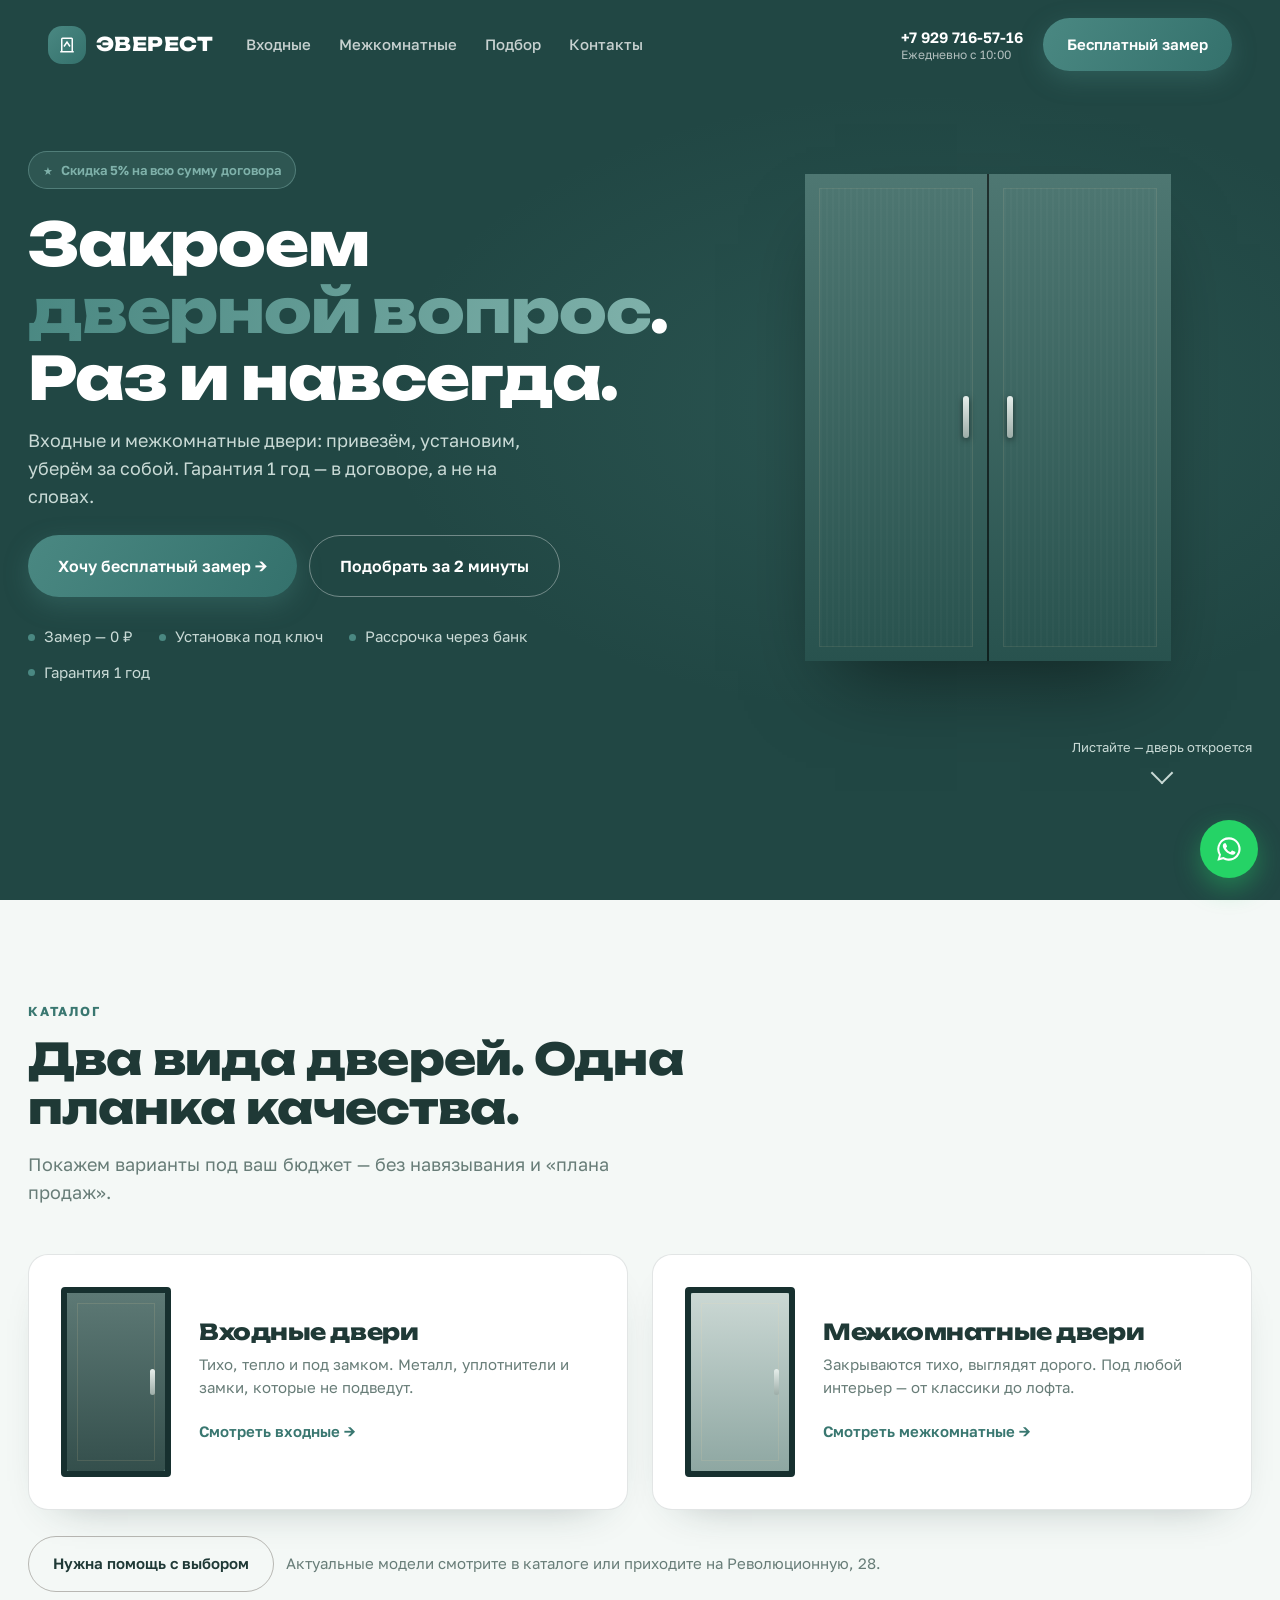
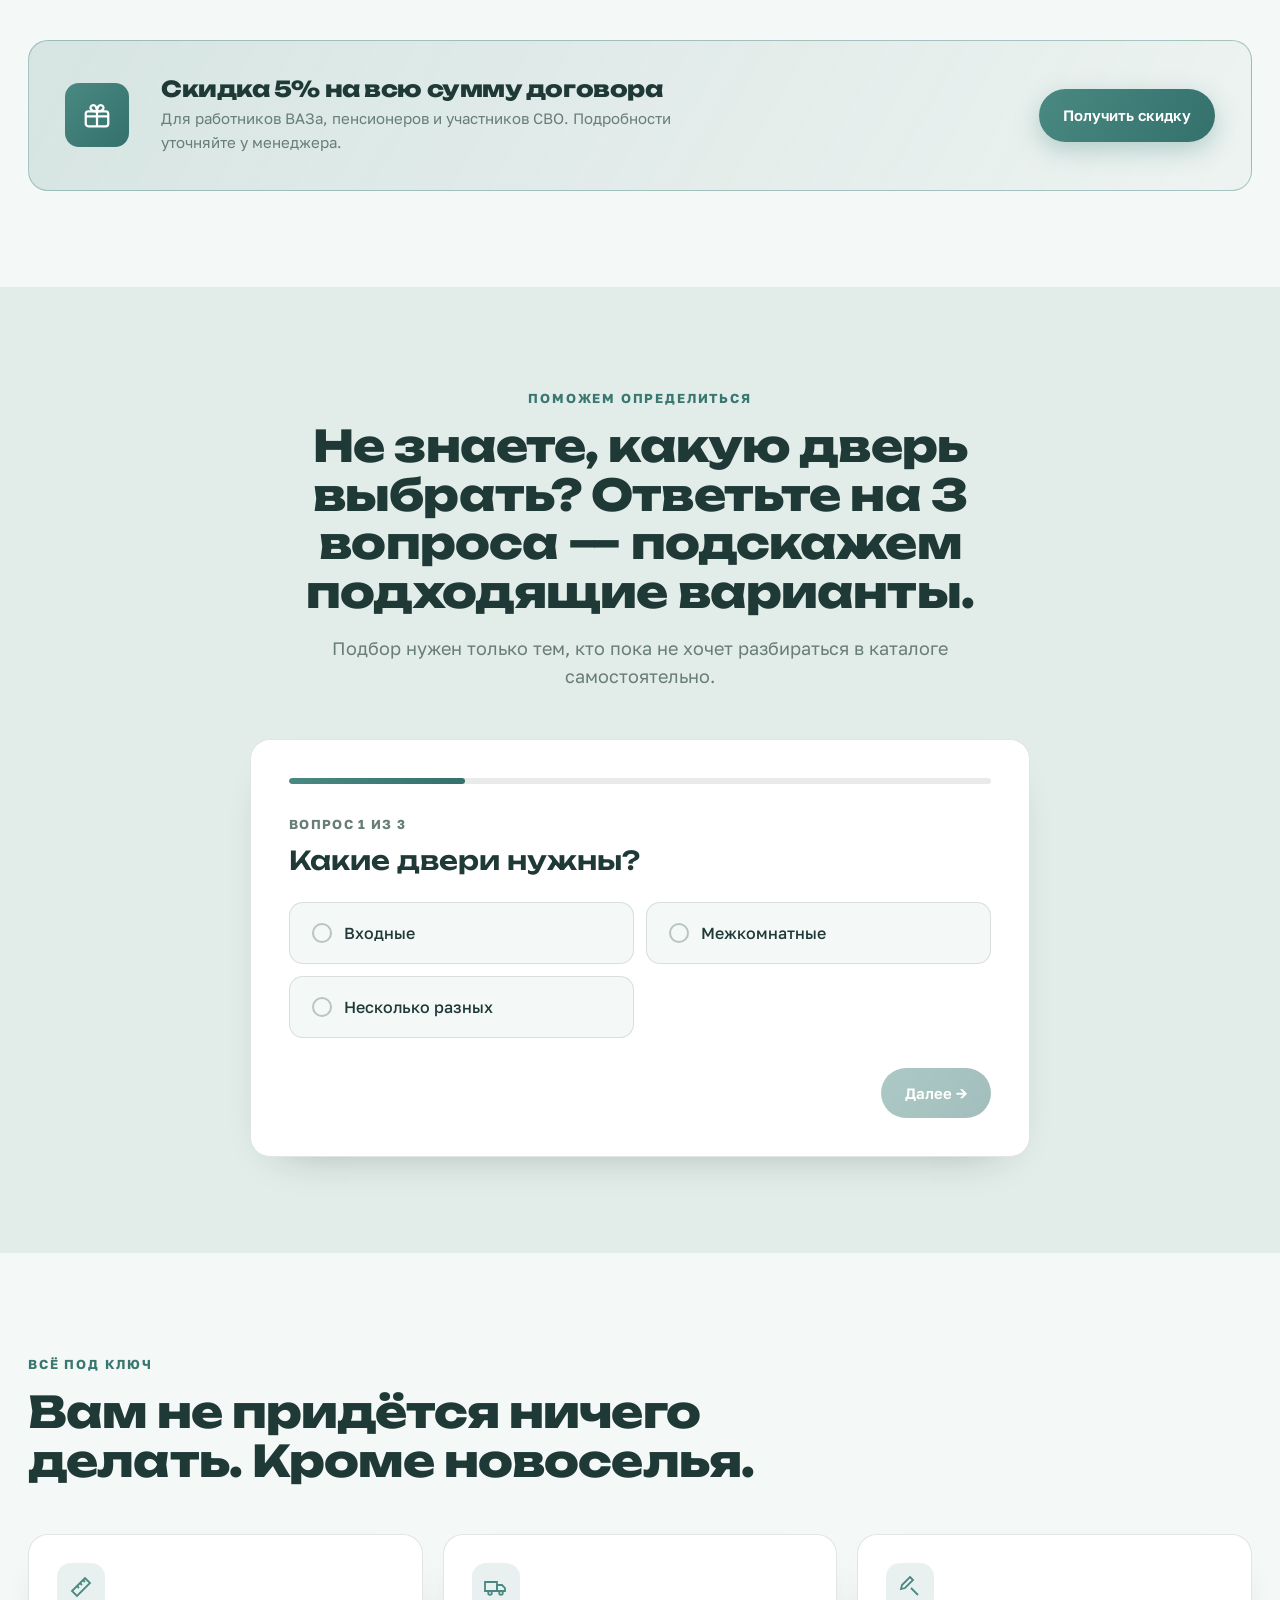
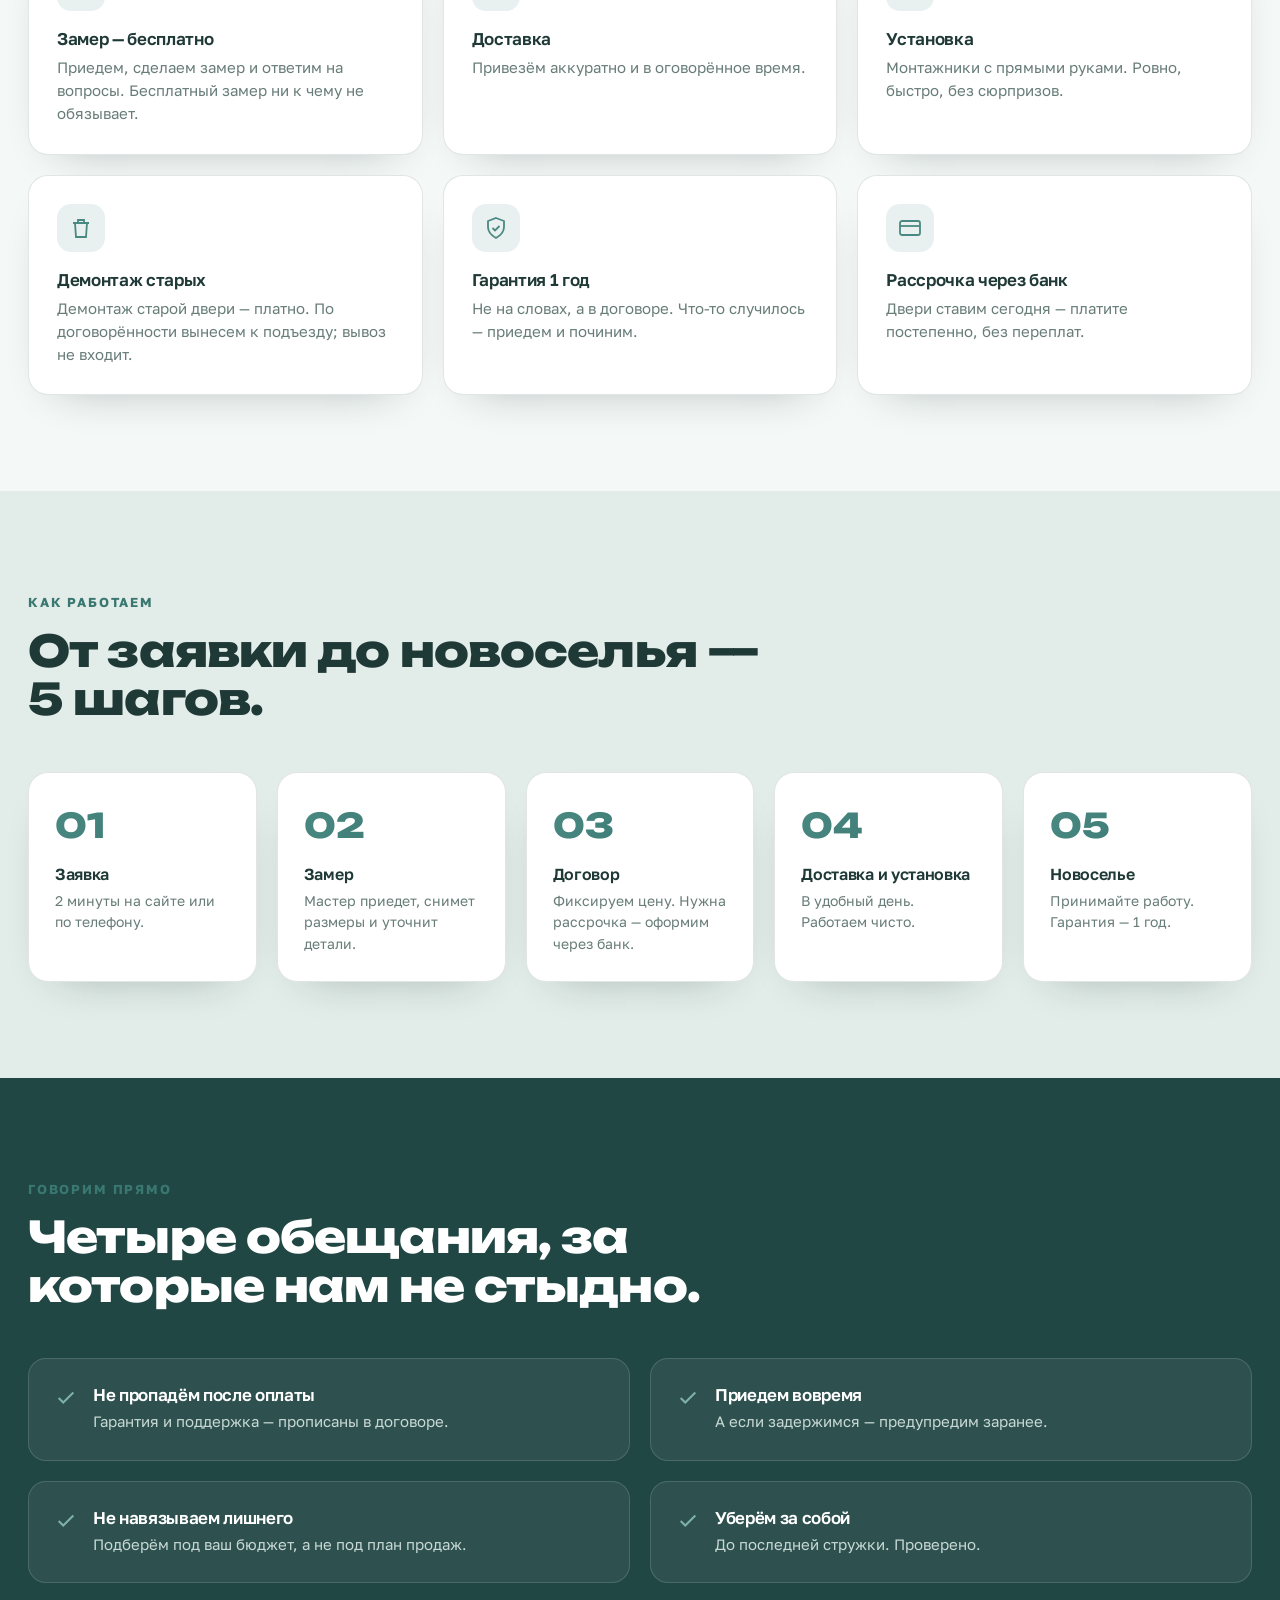
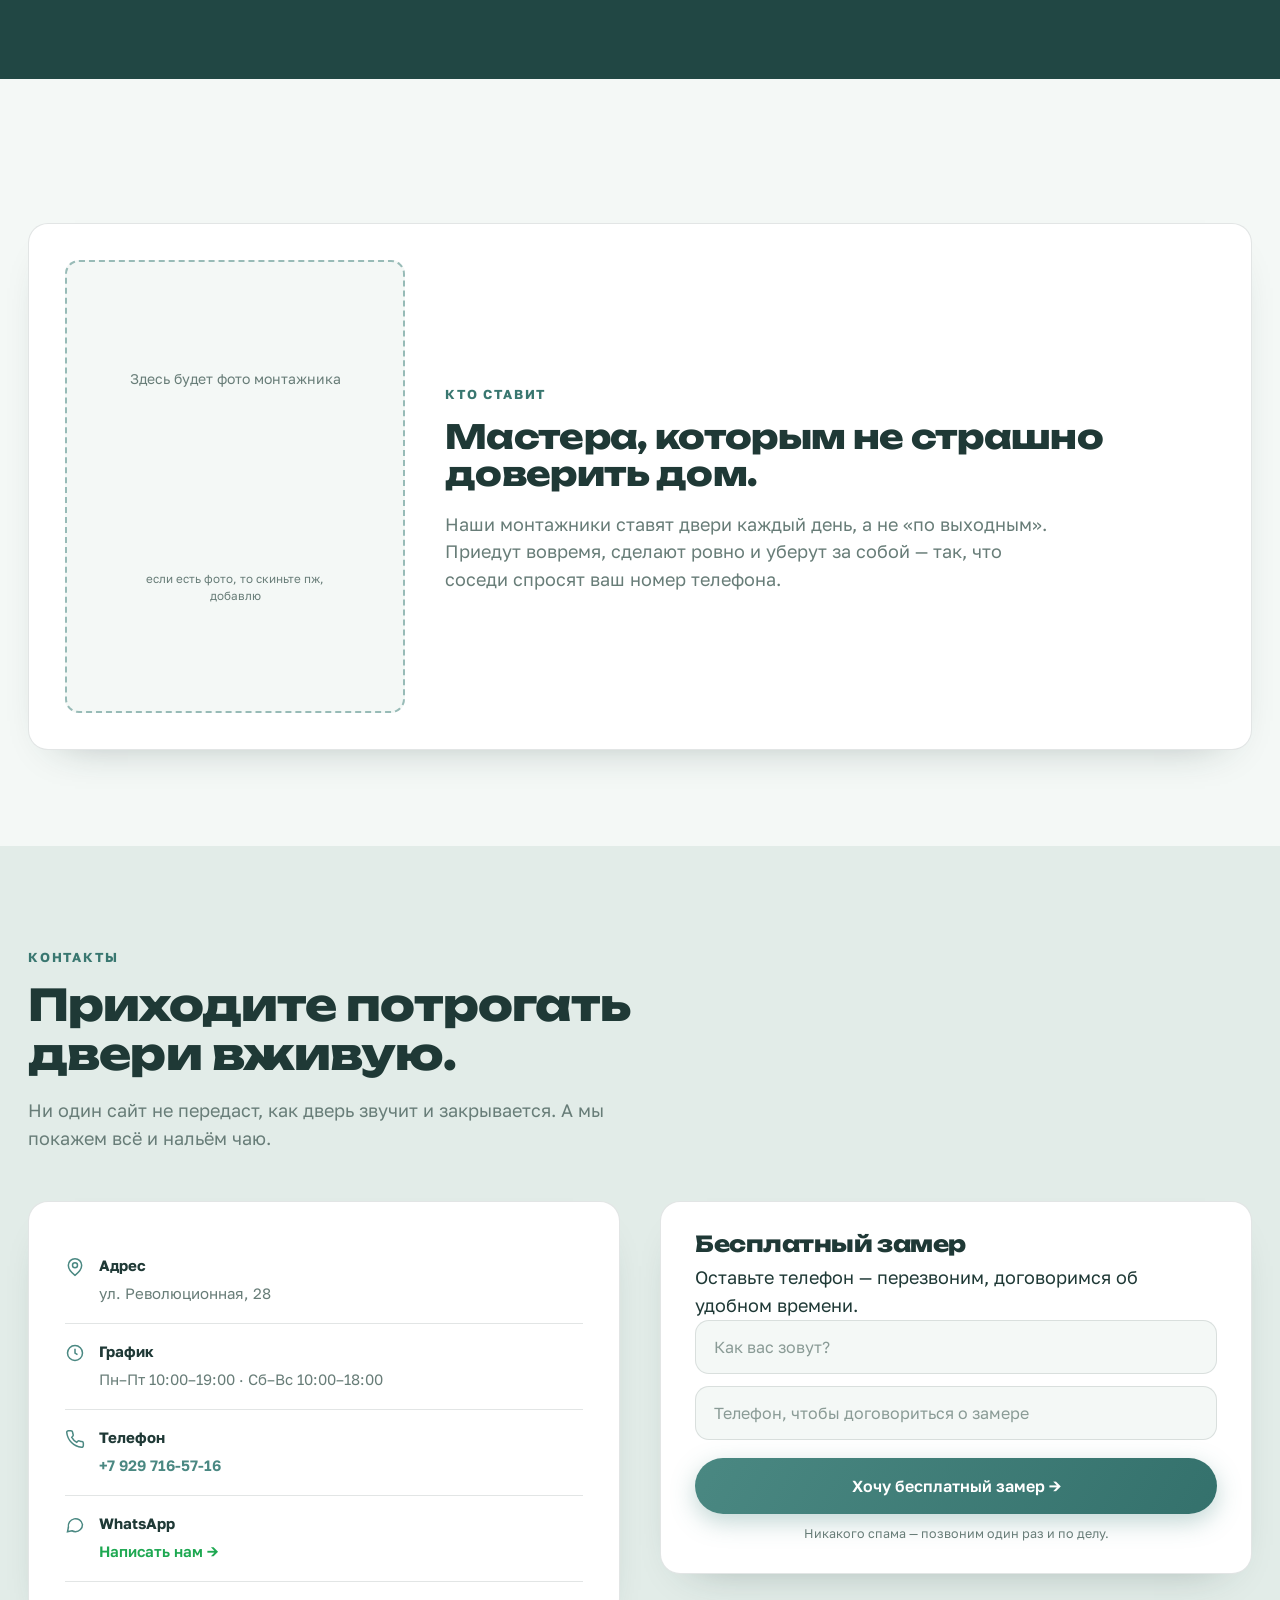
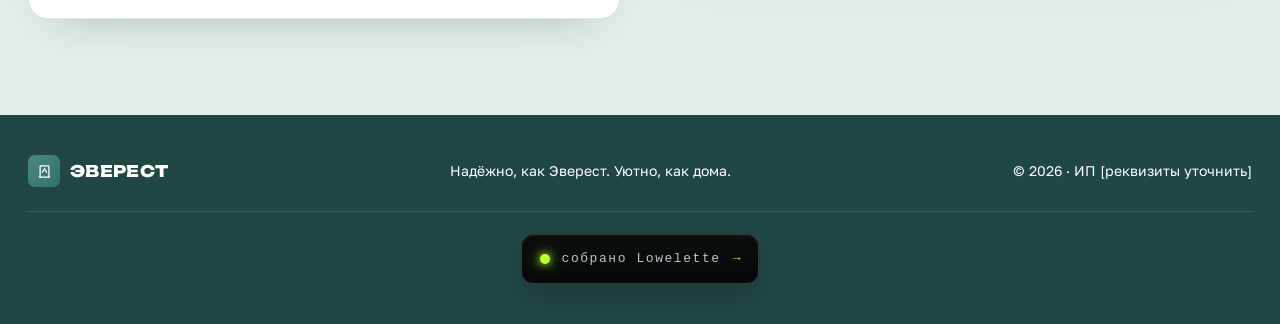
==== index.html @ c3b08182 "fix v15" ====
<!DOCTYPE html>

<html lang="ru">
<head>
<meta charset="utf-8"/>
<meta content="width=device-width, initial-scale=1.0" name="viewport"/>
<meta content="no-cache, no-store, must-revalidate" http-equiv="Cache-Control"/>
<meta content="no-cache" http-equiv="Pragma"/>
<meta content="0" http-equiv="Expires"/>
<meta content="2026-08-31-v5.6" name="site-version"/>
<title>Двери «Эверест» — надёжно, как Эверест. Уютно, как дома</title>
<link href="https://fonts.googleapis.com" rel="preconnect"/>
<link crossorigin="" href="https://fonts.gstatic.com" rel="preconnect"/>
<link href="https://fonts.googleapis.com/css2?family=Unbounded:wght@400;600;800&amp;family=Golos+Text:wght@400;500;600;700&amp;display=swap" rel="stylesheet"/>
<link href="css/styles.css?v=20260831-v56" rel="stylesheet"/>
<link href="css/fixed-theme.css?v=20260831-v55" rel="stylesheet"/><script defer="True" src="js/cms-site.js?v=20260831-content-v4"></script></head>
<body>
<!-- ШАПКА -->
<header class="header" id="header">
<div class="header-inner">
<a class="logo" href="index.html">
<span class="logo-mark">
<svg fill="none" height="18" stroke="currentColor" stroke-width="2" viewbox="0 0 24 24" width="18"><path d="M5 21V4a1 1 0 0 1 1-1h12a1 1 0 0 1 1 1v17"></path><path d="M3 21h18"></path><path d="M8 14l4-6 4 6"></path></svg>
</span>
      ЭВЕРЕСТ
    </a>
<nav class="nav">
<a href="catalog-entrance.html">Входные</a>
<a href="catalog-interior.html">Межкомнатные</a>
<a href="#quiz">Подбор</a>
<a href="#contacts">Контакты</a>
</nav>
<div class="header-right">
<div class="phone-stack"><a class="phone" data-setting-phone="primary" href="tel:+79297165716">+7 929 716-57-16<small data-setting="hours_short">Ежедневно с 10:00</small></a><a class="phone" data-secondary-phone="" data-setting-phone="secondary" hidden="" href="#">Второй номер</a></div>
<a class="btn btn-primary" href="#form">Бесплатный замер</a>
</div>
</div>
</header>
<!-- ПЕРВЫЙ ЭКРАН -->
<section class="hero dark">
<div class="hero-grid">
<div>
<div class="badge">Скидка 5% на всю сумму договора</div>
<h1>Закроем <em>дверной вопрос</em>.<br/>Раз и навсегда.</h1>
<p class="subtitle">Входные и межкомнатные двери: привезём, установим, уберём за собой. Гарантия 1 год — в договоре, а не на словах.</p>
<div class="cta-row">
<a class="btn btn-primary btn-big" href="#form">Хочу бесплатный замер →</a>
<a class="btn btn-ghost btn-big" href="#quiz">Подобрать за 2 минуты</a>
</div>
<div class="facts">
<span>Замер — 0 ₽</span>
<span>Установка под ключ</span>
<span>Рассрочка через банк</span>
<span>Гарантия 1 год</span>
</div>
</div>
<div class="door-area">
<div class="door-wrap" id="door">
<div class="door-frame"><div class="door-light"></div></div>
<div class="door-leaf door-left"><span class="handle"></span></div>
<div class="door-leaf door-right"><span class="handle"></span></div>
</div>
<div class="glow"></div>
</div>
</div>
<div class="scroll-hint">Листайте — дверь откроется</div>
</section>
<!-- КАТАЛОГ -->
<section id="catalog">
<div class="wrap">
<div class="reveal">
<span class="kicker">Каталог</span>
<h2>Два вида дверей. Одна планка качества.</h2>
<p class="lead">Покажем варианты под ваш бюджет — без навязывания и «плана продаж».</p>
</div>
<div class="cat-grid">
<div class="cat-card reveal">
<div class="mini-door">
<div class="mini-frame"></div>
<div class="mini-leaf entrance"></div>
</div>
<div>
<h3>Входные двери</h3>
<p>Тихо, тепло и под замком. Металл, уплотнители и замки, которые не подведут.</p>
<a class="cat-link" href="catalog-entrance.html">Смотреть входные →</a>
</div>
</div>
<div class="cat-card reveal">
<div class="mini-door">
<div class="mini-frame"></div>
<div class="mini-leaf interior"></div>
</div>
<div>
<h3>Межкомнатные двери</h3>
<p>Закрываются тихо, выглядят дорого. Под любой интерьер — от классики до лофта.</p>
<a class="cat-link" href="catalog-interior.html">Смотреть межкомнатные →</a>
</div>
</div>
</div>
<div class="cat-cta-row reveal">
<a class="btn btn-ghost" href="#form">Нужна помощь с выбором</a><a class="btn btn-ghost" data-max-anchor="" data-max-link="" hidden="" href="#" rel="noopener" target="_blank">Написать в MAX</a>
<span class="cat-note">Актуальные модели смотрите в каталоге или приходите на Революционную, 28.</span>
</div>
<!-- АКЦИЯ -->
<div class="promo reveal">
<div class="promo-icon">
<svg fill="none" height="30" stroke="currentColor" stroke-width="1.8" viewbox="0 0 24 24" width="30"><rect height="12" rx="2" width="18" x="3" y="9"></rect><path d="M12 9v12M3 13h18"></path><path d="M12 9s-4 .2-5-1.8c-.7-1.4.4-3.2 2.1-3.2C11.5 4 12 9 12 9zM12 9s4 .2 5-1.8c.7-1.4-.4-3.2-2.1-3.2C12.5 4 12 9 12 9z"></path></svg>
</div>
<div>
<h3 data-setting="promo_title">Скидка 5% на всю сумму договора</h3>
<p data-setting="promo_text">Для работников ВАЗа, пенсионеров и участников СВО. Подробности уточняйте у менеджера.</p>
</div>
<a class="btn btn-primary" href="#form">Получить скидку</a>
</div>
</div>
</section>
<!-- КВИЗ -->
<section id="quiz" style="background:var(--bg-2)">
<div class="wrap">
<div class="reveal" style="text-align:center">
<span class="kicker">Поможем определиться</span>
<h2 style="margin-inline:auto">Не знаете, какую дверь выбрать? Ответьте на 3 вопроса — подскажем подходящие варианты.</h2>
<p class="lead" style="margin-inline:auto">Подбор нужен только тем, кто пока не хочет разбираться в каталоге самостоятельно.</p>
</div>
<div class="quiz reveal" id="quiz-box">
<div class="quiz-progress"><div class="quiz-progress-fill" id="q-fill"></div></div>
<div id="q-body"></div>
<div class="quiz-nav">
<button class="btn btn-ghost" id="q-back" type="button">← Назад</button>
<button class="btn btn-primary" id="q-next" type="button">Далее →</button>
</div>
</div>
</div>
</section>
<!-- УСЛУГИ -->
<section id="services">
<div class="wrap">
<div class="reveal">
<span class="kicker">Всё под ключ</span>
<h2>Вам не придётся ничего делать. Кроме новоселья.</h2>
</div>
<div class="srv-grid">
<div class="srv reveal">
<div class="srv-ico"><svg fill="none" height="24" stroke="currentColor" stroke-width="1.8" viewbox="0 0 24 24" width="24"><path d="M3 16l13-13 5 5L8 21l-5-5z"></path><path d="M8 11l2 2M11 8l2 2M14 5l2 2"></path></svg></div>
<h3>Замер — бесплатно</h3>
<p>Приедем, сделаем замер и ответим на вопросы. Бесплатный замер ни к чему не обязывает.</p>
</div>
<div class="srv reveal">
<div class="srv-ico"><svg fill="none" height="24" stroke="currentColor" stroke-width="1.8" viewbox="0 0 24 24" width="24"><path d="M1 7h12v9H1z"></path><path d="M13 10h5l3 3v3h-8z"></path><circle cx="6" cy="18" r="1.8"></circle><circle cx="17" cy="18" r="1.8"></circle></svg></div>
<h3>Доставка</h3>
<p>Привезём аккуратно и в оговорённое время.</p>
</div>
<div class="srv reveal">
<div class="srv-ico"><svg fill="none" height="24" stroke="currentColor" stroke-width="1.8" viewbox="0 0 24 24" width="24"><path d="M12 2l3 3-8 8-4 1 1-4 8-8z"></path><path d="M13 13l7 7"></path></svg></div>
<h3>Установка</h3>
<p>Монтажники с прямыми руками. Ровно, быстро, без сюрпризов.</p>
</div>
<div class="srv reveal">
<div class="srv-ico"><svg fill="none" height="24" stroke="currentColor" stroke-width="1.8" viewbox="0 0 24 24" width="24"><path d="M4 7h16M9 7V4h6v3M6 7l1 14h10l1-14"></path></svg></div>
<h3>Демонтаж старых</h3>
<p>Демонтаж старой двери — платно. По договорённости вынесем к подъезду; вывоз не входит.</p>
</div>
<div class="srv reveal">
<div class="srv-ico"><svg fill="none" height="24" stroke="currentColor" stroke-width="1.8" viewbox="0 0 24 24" width="24"><path d="M12 2l8 3v6c0 5-3.5 8.5-8 11-4.5-2.5-8-6-8-11V5l8-3z"></path><path d="M8.5 12l2.5 2.5 4.5-4.5"></path></svg></div>
<h3>Гарантия 1 год</h3>
<p>Не на словах, а в договоре. Что-то случилось — приедем и починим.</p>
</div>
<div class="srv reveal">
<div class="srv-ico"><svg fill="none" height="24" stroke="currentColor" stroke-width="1.8" viewbox="0 0 24 24" width="24"><rect height="14" rx="2" width="20" x="2" y="5"></rect><path d="M2 10h20"></path></svg></div>
<h3>Рассрочка через банк</h3>
<p>Двери ставим сегодня — платите постепенно, без переплат.</p>
</div>
</div>
</div>
</section>
<!-- ШАГИ -->
<section style="background:var(--bg-2)">
<div class="wrap">
<div class="reveal">
<span class="kicker">Как работаем</span>
<h2>От заявки до новоселья — 5 шагов.</h2>
</div>
<div class="steps">
<div class="step reveal"><h3>Заявка</h3><p>2 минуты на сайте или по телефону.</p></div>
<div class="step reveal"><h3>Замер</h3><p>Мастер приедет, снимет размеры и уточнит детали.</p></div>
<div class="step reveal"><h3>Договор</h3><p>Фиксируем цену. Нужна рассрочка — оформим через банк.</p></div>
<div class="step reveal"><h3>Доставка и установка</h3><p>В удобный день. Работаем чисто.</p></div>
<div class="step reveal"><h3>Новоселье</h3><p>Принимайте работу. Гарантия — 1 год.</p></div>
</div>
</div>
</section>
<!-- ОБЕЩАНИЯ -->
<section class="dark">
<div class="wrap">
<div class="reveal">
<span class="kicker">Говорим прямо</span>
<h2>Четыре обещания, за которые нам не стыдно.</h2>
</div>
<div class="prom-grid">
<div class="promise reveal">
<svg fill="none" height="22" stroke="currentColor" stroke-width="2.2" viewbox="0 0 24 24" width="22"><path d="M20 6L9 17l-5-5"></path></svg>
<div><h3>Не пропадём после оплаты</h3><p>Гарантия и поддержка — прописаны в договоре.</p></div>
</div>
<div class="promise reveal">
<svg fill="none" height="22" stroke="currentColor" stroke-width="2.2" viewbox="0 0 24 24" width="22"><path d="M20 6L9 17l-5-5"></path></svg>
<div><h3>Приедем вовремя</h3><p>А если задержимся — предупредим заранее.</p></div>
</div>
<div class="promise reveal">
<svg fill="none" height="22" stroke="currentColor" stroke-width="2.2" viewbox="0 0 24 24" width="22"><path d="M20 6L9 17l-5-5"></path></svg>
<div><h3>Не навязываем лишнего</h3><p>Подберём под ваш бюджет, а не под план продаж.</p></div>
</div>
<div class="promise reveal">
<svg fill="none" height="22" stroke="currentColor" stroke-width="2.2" viewbox="0 0 24 24" width="22"><path d="M20 6L9 17l-5-5"></path></svg>
<div><h3>Уберём за собой</h3><p>До последней стружки. Проверено.</p></div>
</div>
</div>
</div>
</section>
<!-- МАСТЕР -->
<section>
<div class="wrap">
<div class="master reveal">
<div class="master-photo">Здесь будет фото монтажника<br/><small>если есть фото, то скиньте пж, добавлю</small></div>
<div>
<span class="kicker">Кто ставит</span>
<h2 style="font-size:clamp(24px,2.6vw,34px)">Мастера, которым не страшно доверить дом.</h2>
<p class="lead" style="margin-top:12px">Наши монтажники ставят двери каждый день, а не «по выходным». Приедут вовремя, сделают ровно и уберут за собой — так, что соседи спросят ваш номер телефона.</p>
</div>
</div>
</div>
</section>
<!-- КОНТАКТЫ + ФОРМА -->
<section id="contacts" style="background:var(--bg-2)">
<div class="wrap">
<div class="reveal">
<span class="kicker">Контакты</span>
<h2>Приходите потрогать двери вживую.</h2>
<p class="lead">Ни один сайт не передаст, как дверь звучит и закрывается. А мы покажем всё и нальём чаю.</p>
</div>
<div class="contacts-grid">
<div class="c-info reveal">
<div class="c-row">
<svg fill="none" height="20" stroke="currentColor" stroke-width="1.8" viewbox="0 0 24 24" width="20"><path d="M20 10c0 6-8 12-8 12s-8-6-8-12a8 8 0 1 1 16 0z"></path><circle cx="12" cy="10" r="3"></circle></svg>
<div><b>Адрес</b><span data-setting="address">ул. Революционная, 28</span></div>
</div>
<div class="c-row">
<svg fill="none" height="20" stroke="currentColor" stroke-width="1.8" viewbox="0 0 24 24" width="20"><circle cx="12" cy="12" r="9"></circle><path d="M12 7v5l3 2"></path></svg>
<div><b>График</b><span data-setting="hours">Пн–Пт 10:00–19:00 · Сб–Вс 10:00–18:00</span></div>
</div>
<div class="c-row">
<svg fill="none" height="20" stroke="currentColor" stroke-width="1.8" viewbox="0 0 24 24" width="20"><path d="M22 16.9v3a2 2 0 0 1-2.2 2A19.8 19.8 0 0 1 2.1 4.2 2 2 0 0 1 4.1 2h3a2 2 0 0 1 2 1.7c.1 1 .4 2 .7 2.9a2 2 0 0 1-.5 2.1L8.1 10a16 16 0 0 0 6 6l1.2-1.2a2 2 0 0 1 2.1-.5c1 .3 2 .6 3 .7a2 2 0 0 1 1.6 2z"></path></svg>
<div><b>Телефон</b><span><a data-setting-phone="primary" href="tel:+79297165716" style="color:var(--accent);font-weight:600">+7 929 716-57-16</a></span></div>
</div><div class="c-row" data-secondary-contact="" hidden="">
<svg fill="none" height="20" stroke="currentColor" stroke-width="1.8" viewbox="0 0 24 24" width="20"><path d="M22 16.9v3a2 2 0 0 1-2.2 2A19.8 19.8 0 0 1 2.1 4.2 2 2 0 0 1 4.1 2h3a2 2 0 0 1 2 1.7c.1 1 .4 2 .7 2.9a2 2 0 0 1-.5 2.1L8.1 10a16 16 0 0 0 6 6l1.2-1.2a2 2 0 0 1 2.1-.5c1 .3 2 .6 3 .7a2 2 0 0 1 1.6 2z"></path></svg>
<div><b>Второй телефон</b><span><a data-setting-phone="secondary" href="#" style="color:var(--accent);font-weight:600">—</a></span></div>
</div>
<div class="c-row">
<svg fill="none" height="20" stroke="currentColor" stroke-width="1.8" viewbox="0 0 24 24" width="20"><path d="M21 11.5a8.5 8.5 0 0 1-8.5 8.5c-1.5 0-3-.4-4.2-1.1L3 20l1.1-5.3A8.5 8.5 0 1 1 21 11.5z"></path></svg>
<div><b>WhatsApp</b><span><a data-wa-link="" href="#" style="color:#1DA851;font-weight:600" target="_blank">Написать нам →</a></span></div>
</div><div class="c-row" data-max-link="" hidden="">
<svg fill="none" height="20" stroke="currentColor" stroke-width="1.8" viewbox="0 0 24 24" width="20"><path d="M4 5h16v14H4z"></path><path d="M7 15V9l5 4 5-4v6"></path></svg>
<div><b>MAX</b><span><a data-max-anchor="" href="#" rel="noopener" style="color:var(--accent);font-weight:600" target="_blank">Написать нам →</a></span></div>
</div>
</div>
<form class="form reveal" data-lead-form="" data-source="Форма «Бесплатный замер»" id="form" novalidate="">
<div data-form-body="" id="form-body">
<h3>Бесплатный замер</h3>
<p>Оставьте телефон — перезвоним, договоримся об удобном времени.</p>
<div class="field"><input autocomplete="name" id="f-name" name="name" placeholder="Как вас зовут?" type="text"/></div>
<div class="field"><input autocomplete="tel" id="f-phone" name="phone" placeholder="Телефон, чтобы договориться о замере" required="" type="tel"/></div>
<button class="btn btn-primary btn-big" type="submit">Хочу бесплатный замер →</button>
<p class="privacy">Никакого спама — позвоним один раз и по делу.</p>
</div>
<div class="thanks" data-form-thanks="" id="form-thanks">
<h3>Принято! 🚪</h3>
<p>Перезвоним в течение 15 минут в рабочее время.<br/>Если не дозвонимся — напишем в WhatsApp.</p>
</div>
</form>
</div>
</div>
</section>
<!-- ФУТЕР -->
<footer class="dark">
<div class="footer-inner">
<a class="logo" href="index.html" style="font-size:16px;color:var(--dark-text)">
<span class="logo-mark" style="width:32px;height:32px;border-radius:7px">
<svg fill="none" height="15" stroke="currentColor" stroke-width="2" viewbox="0 0 24 24" width="15"><path d="M5 21V4a1 1 0 0 1 1-1h12a1 1 0 0 1 1 1v17"></path><path d="M3 21h18"></path><path d="M8 14l4-6 4 6"></path></svg>
</span>
      ЭВЕРЕСТ
    </a>
<span>Надёжно, как Эверест. Уютно, как дома.</span>
<span>© <span class="js-year" id="year"></span> · ИП [реквизиты уточнить]</span>
</div>
<div class="lowelette-credit-wrap">
<a class="lowelette-badge" href="https://lowelette.ru/" target="_blank" rel="noopener" aria-label="Сайт Lowelette">
<span class="lowelette-dot" aria-hidden="true"></span>
<span class="lowelette-glitch" data-text="собрано Lowelette">собрано Lowelette</span>
<span class="lowelette-arrow" aria-hidden="true">→</span>
</a>
</div>
</footer>
<!-- ПЛАВАЮЩИЙ WHATSAPP -->
<a aria-label="Написать в WhatsApp" class="wa-float" data-wa-link="" data-wa-text="Здравствуйте! Хочу подобрать дверь." href="#" target="_blank">
<svg fill="currentColor" height="28" viewbox="0 0 24 24" width="28"><path d="M12 2a10 10 0 0 0-8.6 15.1L2 22l5-1.3A10 10 0 1 0 12 2zm0 18.2c-1.5 0-3-.4-4.3-1.2l-.3-.2-3 .8.8-2.9-.2-.3A8.2 8.2 0 1 1 12 20.2zm4.6-6.1c-.3-.1-1.5-.7-1.7-.8-.2-.1-.4-.1-.6.1-.2.3-.7.8-.8 1-.1.2-.3.2-.5.1a6.7 6.7 0 0 1-3.4-3c-.3-.4 0-.5.1-.7l.4-.5c.1-.2.1-.3.2-.5 0-.2 0-.4-.1-.5l-.8-1.9c-.2-.5-.4-.4-.6-.4h-.5c-.2 0-.5.1-.7.3-.2.3-.9.9-.9 2.2s.9 2.5 1.1 2.7c.1.2 1.9 2.9 4.6 4a15 15 0 0 0 1.5.6c.6.2 1.2.2 1.7.1.5-.1 1.5-.6 1.7-1.2.2-.6.2-1.1.2-1.2-.1-.1-.3-.2-.6-.3z"></path></svg>
</a>
<!-- МОБИЛЬНАЯ ПЛАШКА -->
<div class="mobile-bar">
<a class="btn btn-ghost" data-setting-phone="primary" href="tel:+79297165716">📞 Позвонить</a>
<a class="btn btn-primary" href="#form">Бесплатный замер</a>
</div>
<script src="js/app.js?v=20260831-content-v4"></script>
</body>
</html>
---- css/styles.css ----
:root{
    --bg:       #EDE4D0;   /* светлый крем, чуть темнее первого варианта */
    --bg-2:     #E5D9C1;   /* секции-чередование */
    --card:     #F8F2E3;   /* карточки посветлее фона */
    --text:     #2B241A;
    --muted:    #756A57;
    --accent:   #C77B2E;
    --accent-2: #B56A22;
    --line:     rgba(43,36,26,.14);
    --dark:     #35302A;   /* тёплый графит для тёмных секций */
    --dark-text:#F1E9D8;
    --dark-muted:#BCAF96;
    --wa:       #25D366;
  }
  *{box-sizing:border-box;margin:0;padding:0}
  html{scroll-behavior:smooth}
  body{font-family:'Golos Text',system-ui,sans-serif;background:var(--bg);color:var(--text);font-size:18px;line-height:1.55;-webkit-font-smoothing:antialiased;overflow-x:hidden}
  h1,h2,h3{font-family:'Unbounded',sans-serif;line-height:1.12;letter-spacing:-.02em;font-weight:800}
  a{color:inherit;text-decoration:none}
  section{padding:96px 28px;scroll-margin-top:86px}
  .wrap{max-width:1240px;margin:0 auto}
  .kicker{display:inline-block;font-size:13px;font-weight:700;letter-spacing:.14em;text-transform:uppercase;color:var(--accent);margin-bottom:14px}
  h2{font-size:clamp(28px,3.4vw,44px);max-width:760px;margin-bottom:18px}
  .lead{color:var(--muted);max-width:620px}
  .reveal{opacity:0;transform:translateY(26px);transition:opacity .7s ease,transform .7s ease}
  .reveal.in{opacity:1;transform:none}

  .dark{background:var(--dark);color:var(--dark-text)}
  .dark .lead,.dark .facts{color:var(--dark-muted)}
  .dark h2{color:var(--dark-text)}

  /* ======= КНОПКИ ======= */
  .btn{display:inline-flex;align-items:center;justify-content:center;gap:8px;padding:15px 24px;border-radius:999px;font-family:inherit;font-weight:600;font-size:15px;border:none;cursor:pointer;transition:transform .15s,box-shadow .2s,border-color .2s,opacity .2s;white-space:nowrap}
  .btn-primary{background:linear-gradient(120deg,var(--accent),var(--accent-2));color:#fff;box-shadow:0 8px 24px rgba(199,123,46,.3)}
  .btn-primary:hover{transform:translateY(-1px);box-shadow:0 12px 30px rgba(199,123,46,.4)}
  .btn-ghost{background:transparent;color:var(--text);border:1.5px solid rgba(43,36,26,.3)}
  .btn-ghost:hover{border-color:var(--accent);color:var(--accent)}
  .btn-big{padding:18px 30px;font-size:16px}
  .btn:disabled{opacity:.45;cursor:not-allowed;transform:none!important;box-shadow:none}

  /* ======= ШАПКА ======= */
  .header{position:fixed;top:0;left:0;right:0;z-index:50;padding:18px 0;color:var(--dark-text);transition:.3s}
  .header.scrolled{background:rgba(237,228,208,.92);backdrop-filter:blur(14px);box-shadow:0 1px 0 var(--line);padding:12px 0;color:var(--text)}
  .header-inner{max-width:1240px;margin:0 auto;padding:0 28px;display:flex;align-items:center;gap:32px}
  .logo{display:flex;align-items:center;gap:10px;font-family:'Unbounded';font-weight:800;font-size:19px;letter-spacing:.02em}
  .logo-mark{width:38px;height:38px;border-radius:9px;background:linear-gradient(135deg,var(--accent),var(--accent-2));display:grid;place-items:center;color:#fff;flex:none}
  .nav{display:flex;gap:28px;font-weight:500;font-size:15px}
  .nav a{opacity:.75;transition:opacity .2s}
  .nav a:hover{opacity:1}
  .header-right{margin-left:auto;display:flex;align-items:center;gap:20px}
  .phone{font-weight:600;font-size:16px;display:flex;flex-direction:column;line-height:1.25}
  .phone small{font-weight:400;font-size:12px;opacity:.65}

  /* ======= HERO ======= */
  .hero{min-height:100vh;padding:150px 28px 90px;display:grid;place-items:center;position:relative;overflow:hidden;background:radial-gradient(900px 520px at 72% 45%, rgba(199,123,46,.2), transparent 60%), var(--dark)}
  .hero-grid{max-width:1240px;width:100%;display:grid;grid-template-columns:1.1fr .9fr;gap:60px;align-items:center;position:relative;z-index:2}
  .badge{display:inline-flex;align-items:center;gap:8px;padding:8px 14px;border-radius:999px;background:rgba(224,164,88,.14);border:1px solid rgba(224,164,88,.4);color:#F0C184;font-size:13px;font-weight:600;margin-bottom:22px}
  .badge::before{content:"★";font-size:11px}
  h1{font-size:clamp(40px,5.2vw,72px);margin-bottom:20px}
  h1 em{font-style:normal;background:linear-gradient(100deg,var(--accent),#F0C184);-webkit-background-clip:text;background-clip:text;color:transparent}
  .subtitle{font-size:clamp(17px,1.4vw,20px);color:var(--dark-muted);max-width:530px;margin-bottom:34px}
  .cta-row{display:flex;flex-wrap:wrap;gap:12px}
  .hero .btn-ghost{color:var(--dark-text);border-color:rgba(241,233,216,.35)}
  .hero .btn-ghost:hover{border-color:#F0C184;color:#F0C184}
  .facts{margin-top:46px;display:flex;flex-wrap:wrap;gap:12px 26px;font-size:15px}
  .facts span{display:inline-flex;align-items:center;gap:9px}
  .facts span::before{content:"";width:7px;height:7px;border-radius:50%;background:var(--accent)}

  /* ======= ДВЕРЬ ======= */
  .door-area{position:relative;display:grid;place-items:center}
  .door-wrap{position:relative;aspect-ratio:3/4;width:100%;max-width:440px;perspective:1400px}
  .glow{position:absolute;inset:-60px;background:radial-gradient(ellipse at center,rgba(224,164,88,.3),transparent 62%);opacity:0;transition:opacity 1.2s;pointer-events:none}
  .door-wrap.opening ~ .glow{opacity:1}
  .door-frame{position:absolute;inset:0;border:8px solid #221b13;border-radius:6px;background:#221b13;overflow:hidden;box-shadow:0 40px 80px -30px rgba(0,0,0,.55)}
  .door-light{position:absolute;inset:0;background:radial-gradient(ellipse at 50% 55%, #ffdca2 0%, #e2a35b 38%, #a05f1f 72%, #4a2a0d 100%)}
  .door-light::after{content:"";position:absolute;inset:0;background:linear-gradient(180deg,transparent,rgba(255,220,162,.25) 45%,transparent 75%);animation:flicker 4s ease-in-out infinite}
  @keyframes flicker{0%,100%{opacity:.8}50%{opacity:1}}
  .door-leaf{position:absolute;top:0;bottom:0;width:50%;background:linear-gradient(180deg,#4a3a2a,#2b2115);transition:transform 1.2s cubic-bezier(.22,.61,.36,1);will-change:transform}
  .door-leaf::before{content:"";position:absolute;inset:14px;border:1px solid rgba(255,220,162,.09);background:repeating-linear-gradient(90deg,rgba(255,255,255,.02) 0 2px,transparent 2px 6px)}
  .door-left{left:0;transform-origin:left center;border-right:1px solid rgba(0,0,0,.6)}
  .door-right{right:0;transform-origin:right center;border-left:1px solid rgba(0,0,0,.6)}
  .door-wrap.opening .door-left{transform:perspective(1400px) rotateY(-55deg)}
  .door-wrap.opening .door-right{transform:perspective(1400px) rotateY(55deg)}
  .handle{position:absolute;top:50%;width:6px;height:42px;border-radius:3px;transform:translateY(-50%);background:linear-gradient(180deg,#e9c68a,#b68a47);box-shadow:0 2px 6px rgba(0,0,0,.5)}
  .door-left .handle{right:18px}
  .door-right .handle{left:18px}
  .scroll-hint{position:absolute;bottom:26px;left:50%;transform:translateX(-50%);font-size:13px;color:var(--dark-muted);display:flex;flex-direction:column;align-items:center;gap:8px;animation:bounce 2.2s infinite}
  .scroll-hint::after{content:"";width:14px;height:14px;border-right:2px solid var(--dark-muted);border-bottom:2px solid var(--dark-muted);transform:rotate(45deg)}
  @keyframes bounce{0%,100%{transform:translate(-50%,0)}50%{transform:translate(-50%,8px)}}

  /* ======= КАТАЛОГ ======= */
  .cat-grid{display:grid;grid-template-columns:1fr 1fr;gap:24px;margin-top:48px}
  .cat-card{position:relative;display:grid;grid-template-columns:auto 1fr;gap:28px;align-items:center;background:var(--card);border:1px solid var(--line);border-radius:20px;padding:32px;transition:border-color .3s,transform .3s;overflow:hidden;box-shadow:0 18px 44px -32px rgba(43,36,26,.55)}
  .cat-card:hover{border-color:rgba(199,123,46,.55);transform:translateY(-3px)}
  .cat-card h3{font-size:22px;margin-bottom:8px}
  .cat-card p{color:var(--muted);font-size:15px;margin-bottom:18px}
  .cat-link{color:var(--accent);font-weight:600;font-size:15px;display:inline-flex;gap:6px;align-items:center}
  .cat-link:hover{gap:10px}
  .cat-cta-row{margin-top:26px;display:flex;flex-wrap:wrap;gap:12px;align-items:center}
  .cat-note{color:var(--muted);font-size:15px}

  .mini-door{position:relative;width:110px;height:190px;perspective:700px;flex:none}
  .mini-frame{position:absolute;inset:0;border:6px solid #221b13;background:radial-gradient(ellipse at 50% 60%,#ffdca2,#b67028 70%);border-radius:4px}
  .mini-leaf{position:absolute;inset:6px;background:linear-gradient(180deg,#4a3a2c,#2a2016);transform-origin:left center;transition:transform .9s cubic-bezier(.22,.61,.36,1);border-radius:2px}
  .mini-leaf::before{content:"";position:absolute;inset:10px;border:1px solid rgba(255,220,162,.12)}
  .mini-leaf::after{content:"";position:absolute;top:50%;right:10px;width:5px;height:26px;border-radius:3px;transform:translateY(-50%);background:linear-gradient(180deg,#e9c68a,#b68a47)}
  .cat-card:hover .mini-leaf{transform:rotateY(-62deg)}
  .mini-leaf.entrance{background:linear-gradient(180deg,#3d3a36,#211f1c)}
  .mini-leaf.interior{background:linear-gradient(180deg,#5a4430,#33261a)}

  /* ======= АКЦИЯ ======= */
  .promo{display:grid;grid-template-columns:auto 1fr auto;gap:32px;align-items:center;background:linear-gradient(120deg,rgba(199,123,46,.15),rgba(199,123,46,.05));border:1px solid rgba(199,123,46,.4);border-radius:20px;padding:36px;margin-top:48px}
  .promo-icon{width:64px;height:64px;border-radius:16px;background:linear-gradient(135deg,var(--accent),var(--accent-2));display:grid;place-items:center;color:#fff;flex:none}
  .promo h3{font-size:22px;margin-bottom:6px}
  .promo p{color:var(--muted);font-size:15px;max-width:520px}

  /* ======= КВИЗ ======= */
  .quiz{max-width:780px;margin:48px auto 0;background:var(--card);border:1px solid var(--line);border-radius:22px;padding:38px;box-shadow:0 30px 60px -38px rgba(43,36,26,.6)}
  .quiz-progress{height:6px;border-radius:99px;background:rgba(43,36,26,.1);overflow:hidden;margin-bottom:30px}
  .quiz-progress-fill{height:100%;width:20%;border-radius:99px;background:linear-gradient(90deg,var(--accent),var(--accent-2));transition:width .45s ease}
  .q-count{font-size:13px;color:var(--muted);font-weight:700;letter-spacing:.1em;text-transform:uppercase;margin-bottom:10px}
  .q-title{font-size:clamp(20px,2.4vw,26px);font-family:'Unbounded';font-weight:600;margin-bottom:26px;line-height:1.25}
  .q-opts{display:grid;grid-template-columns:1fr 1fr;gap:12px}
  .q-opt{padding:20px 22px;border-radius:14px;border:1.5px solid var(--line);background:var(--bg);font-size:16px;font-weight:500;text-align:left;cursor:pointer;transition:.2s;display:flex;align-items:center;gap:12px;font-family:inherit;color:var(--text)}
  .q-opt:hover{border-color:var(--accent)}
  .q-opt.sel{border-color:var(--accent);background:rgba(199,123,46,.12);box-shadow:inset 0 0 0 1px var(--accent)}
  .q-opt .dot{width:20px;height:20px;border-radius:50%;border:2px solid rgba(43,36,26,.25);flex:none;transition:.2s;position:relative}
  .q-opt.sel .dot{border-color:var(--accent)}
  .q-opt.sel .dot::after{content:"";position:absolute;inset:4px;border-radius:50%;background:var(--accent)}
  .quiz-nav{display:flex;justify-content:space-between;gap:12px;margin-top:30px}
  .field{margin-bottom:14px}
  .field input{width:100%;padding:16px 18px;border-radius:12px;font-size:16px;font-family:inherit;background:var(--bg);border:1.5px solid var(--line);color:var(--text);outline:none;transition:border-color .2s}
  .field input::placeholder{color:#9a8d74}
  .field input:focus{border-color:var(--accent)}
  .q-gift{margin-top:6px;font-size:14px;color:var(--muted);background:rgba(199,123,46,.1);border-radius:12px;padding:12px 16px}
  .q-done{text-align:center;padding:24px 0}
  .q-done .q-ico{width:64px;height:64px;border-radius:50%;background:linear-gradient(135deg,var(--accent),var(--accent-2));color:#fff;display:grid;place-items:center;margin:0 auto 20px}
  .q-done h3{font-size:24px;margin-bottom:10px}
  .q-done p{color:var(--muted);margin-bottom:18px}
  .q-chip{display:inline-block;padding:8px 14px;border-radius:99px;background:rgba(199,123,46,.14);color:#8a5218;font-size:13.5px;font-weight:600;margin:4px}

  /* ======= УСЛУГИ ======= */
  .srv-grid{display:grid;grid-template-columns:repeat(3,1fr);gap:20px;margin-top:48px}
  .srv{background:var(--card);border:1px solid var(--line);border-radius:18px;padding:28px;transition:border-color .3s;box-shadow:0 18px 44px -34px rgba(43,36,26,.55)}
  .srv:hover{border-color:rgba(199,123,46,.55)}
  .srv-ico{width:48px;height:48px;border-radius:12px;background:rgba(199,123,46,.14);display:grid;place-items:center;color:var(--accent);margin-bottom:18px}
  .srv h3{font-size:17px;margin-bottom:8px;font-weight:600;font-family:'Golos Text'}
  .srv p{color:var(--muted);font-size:15px}

  /* ======= ШАГИ ======= */
  .steps{display:grid;grid-template-columns:repeat(5,1fr);gap:20px;margin-top:48px;counter-reset:step}
  .step{position:relative;background:var(--card);border:1px solid var(--line);border-radius:18px;padding:26px}
  .step::before{counter-increment:step;content:"0" counter(step);font-family:'Unbounded';font-weight:800;font-size:34px;background:linear-gradient(120deg,var(--accent),var(--accent-2));-webkit-background-clip:text;background-clip:text;color:transparent;display:block;margin-bottom:14px}
  .step h3{font-size:16px;font-family:'Golos Text';font-weight:600;margin-bottom:6px}
  .step p{color:var(--muted);font-size:14px}

  /* ======= ОБЕЩАНИЯ ======= */
  .prom-grid{display:grid;grid-template-columns:1fr 1fr;gap:20px;margin-top:48px}
  .promise{display:flex;gap:16px;background:rgba(241,233,216,.06);border:1px solid rgba(241,233,216,.14);border-radius:18px;padding:26px}
  .promise svg{flex:none;color:#F0C184;margin-top:2px}
  .promise h3{font-size:17px;font-family:'Golos Text';font-weight:600;margin-bottom:6px}
  .promise p{color:var(--dark-muted);font-size:15px}

  /* ======= МАСТЕР ======= */
  .master{display:grid;grid-template-columns:340px 1fr;gap:40px;align-items:center;margin-top:48px;background:var(--card);border:1px solid var(--line);border-radius:20px;padding:36px}
  .master-photo{aspect-ratio:3/4;border-radius:14px;border:2px dashed rgba(199,123,46,.5);display:grid;place-items:center;color:var(--muted);font-size:14px;text-align:center;padding:20px;background:var(--bg)}
  .master-photo small{display:block;max-width:230px;margin-top:10px;line-height:1.45}

  /* ======= КОНТАКТЫ ======= */
  .contacts-grid{display:grid;grid-template-columns:1fr 1fr;gap:40px;margin-top:48px}
  .c-info{background:var(--card);border:1px solid var(--line);border-radius:20px;padding:36px}
  .c-row{display:flex;gap:14px;padding:16px 0;border-bottom:1px solid var(--line)}
  .c-row:last-child{border-bottom:none}
  .c-row svg{color:var(--accent);flex:none;margin-top:3px}
  .c-row b{display:block;font-size:15px;margin-bottom:2px}
  .c-row span{color:var(--muted);font-size:15px}
  .form{background:var(--card);border:1px solid var(--line);border-radius:20px;padding:36px}
  .form h3{font-size:22px;margin-bottom:8px}
  .form>p{color:var(--muted);font-size:15px;margin-bottom:24px}
  .form .btn{width:100%;margin-top:6px}
  .privacy{margin-top:14px;font-size:12.5px;color:var(--muted);text-align:center}
  .thanks{display:none;text-align:center;padding:40px 0}
  .thanks h3{margin-bottom:8px}
  .thanks p{color:var(--muted)}

  /* ======= WHATSAPP ======= */
  .wa-float{
    position:fixed;right:22px;bottom:22px;z-index:70;
    width:58px;height:58px;border-radius:50%;
    background:var(--wa);display:grid;place-items:center;color:#fff;
    box-shadow:0 10px 26px rgba(37,211,102,.4);
    transition:transform .2s;
    animation:wa-pulse 2.6s infinite;
  }
  .wa-float:hover{transform:scale(1.08)}
  @keyframes wa-pulse{
    0%,100%{box-shadow:0 10px 26px rgba(37,211,102,.4), 0 0 0 0 rgba(37,211,102,.35)}
    50%{box-shadow:0 10px 26px rgba(37,211,102,.4), 0 0 0 14px rgba(37,211,102,0)}
  }
  .btn-wa{background:var(--wa);color:#fff}
  .btn-wa:hover{transform:translateY(-1px);box-shadow:0 10px 26px rgba(37,211,102,.35)}

  /* ======= ФУТЕР ======= */
  footer{padding:40px 28px;color:var(--dark-muted);font-size:14px}
  .footer-inner{max-width:1240px;margin:0 auto;display:flex;flex-wrap:wrap;gap:20px;justify-content:space-between;align-items:center}

  /* ======= МОБИЛЬНАЯ ПЛАШКА ======= */
  .mobile-bar{position:fixed;bottom:0;left:0;right:0;z-index:60;display:none;gap:10px;padding:12px 16px;background:rgba(237,228,208,.95);backdrop-filter:blur(14px);border-top:1px solid var(--line)}
  .mobile-bar .btn{flex:1}

  /* ======= АДАПТИВ ======= */
  @media (max-width:1000px){
    .nav{display:none}
    .srv-grid{grid-template-columns:1fr 1fr}
    .steps{grid-template-columns:1fr 1fr}
  }
  @media (max-width:860px){
    section{padding:72px 20px}
    .hero{padding:120px 20px 70px}
    .hero-grid{grid-template-columns:1fr;gap:44px;text-align:center}
    .subtitle,.cta-row,.facts{margin-left:auto;margin-right:auto;justify-content:center}
    .door-area{margin-top:16px}
    .door-wrap{max-width:320px}
    .cat-grid{grid-template-columns:1fr}
    .cat-card{grid-template-columns:1fr;text-align:center;justify-items:center}
    .cat-cta-row{justify-content:center}
    .promo{grid-template-columns:1fr;text-align:center;justify-items:center}
    .prom-grid,.contacts-grid{grid-template-columns:1fr}
    .master{grid-template-columns:1fr}
    .phone{display:none}
    .mobile-bar{display:flex}
    body{padding-bottom:76px}
    .wa-float{bottom:92px;right:16px;width:52px;height:52px}
  }
  @media (max-width:640px){
    .q-opts{grid-template-columns:1fr}
    .quiz{padding:26px 20px}
  }
  @media (max-width:560px){
    .srv-grid,.steps{grid-template-columns:1fr}
    .header{padding:12px 0}
    .header.scrolled{padding:10px 0}
    .header-inner{gap:12px;padding:0 14px;justify-content:space-between}
    .logo{font-size:16px;gap:8px}
    .logo-mark{width:34px;height:34px;border-radius:8px}
    .header-right .btn{padding:12px 18px;font-size:14px}
    .btn{padding:13px 16px;font-size:14px}
  }


/* ===== V5.6: компактный блок замера + credit Lowelette ===== */
.contacts-grid{align-items:start}
.contacts-grid .form{align-self:start;height:auto;min-height:0;padding:30px 34px}
.contacts-grid .form>p{margin-bottom:18px}
.contacts-grid .form .field{margin-bottom:12px}
.contacts-grid .form .privacy{margin-top:10px}

.lowelette-credit-wrap{
  max-width:1240px;margin:24px auto 0;padding-top:22px;border-top:1px solid color-mix(in srgb,var(--dark-text) 12%,transparent);
  display:flex;justify-content:center
}
.lowelette-badge{
  position:relative;isolation:isolate;display:inline-flex;align-items:center;gap:12px;
  min-height:50px;padding:0 18px;border:1px solid rgba(255,255,255,.18);border-radius:12px;
  background:linear-gradient(180deg,rgba(9,12,13,.96),rgba(4,6,7,.98));
  color:#bfc4c6;text-decoration:none;font-family:ui-monospace,SFMono-Regular,Menlo,Consolas,monospace;
  letter-spacing:.12em;font-size:13px;box-shadow:inset 0 1px rgba(255,255,255,.03),0 12px 28px rgba(0,0,0,.18);
  overflow:hidden;transition:transform .18s ease,border-color .18s ease,color .18s ease
}
.lowelette-badge::before{
  content:"";position:absolute;inset:0;z-index:-1;opacity:.12;pointer-events:none;
  background-image:repeating-linear-gradient(0deg,rgba(255,255,255,.06) 0 1px,transparent 1px 3px)
}
.lowelette-badge:hover{transform:translateY(-1px);border-color:rgba(189,255,54,.44);color:#edf1f0}
.lowelette-dot{width:10px;height:10px;border-radius:50%;background:#baff2f;box-shadow:0 0 8px #baff2f,0 0 18px rgba(186,255,47,.58);animation:lowelettePulse 2.2s ease-in-out infinite}
.lowelette-arrow{color:#baff2f;font-weight:800;letter-spacing:0}
.lowelette-glitch{position:relative;display:inline-block}
.lowelette-glitch::before,.lowelette-glitch::after{
  content:attr(data-text);position:absolute;inset:0;pointer-events:none;opacity:0
}
.lowelette-glitch::before{color:#baff2f;transform:translateX(1px)}
.lowelette-glitch::after{color:#83d7ff;transform:translateX(-1px)}
.lowelette-badge:hover .lowelette-glitch::before{animation:loweletteGlitchA .62s steps(2,end) infinite}
.lowelette-badge:hover .lowelette-glitch::after{animation:loweletteGlitchB .73s steps(2,end) infinite}
@keyframes lowelettePulse{0%,100%{opacity:.72;transform:scale(.92)}50%{opacity:1;transform:scale(1.08)}}
@keyframes loweletteGlitchA{0%,100%{opacity:0;clip-path:inset(0 0 100% 0)}20%{opacity:.8;clip-path:inset(8% 0 70% 0)}42%{opacity:0}66%{opacity:.7;clip-path:inset(60% 0 18% 0)}}
@keyframes loweletteGlitchB{0%,100%{opacity:0;clip-path:inset(100% 0 0 0)}28%{opacity:.65;clip-path:inset(34% 0 42% 0)}52%{opacity:0}78%{opacity:.7;clip-path:inset(72% 0 8% 0)}}
@media(max-width:860px){
  .contacts-grid .form{padding:26px 24px}
  .lowelette-credit-wrap{margin-top:20px;padding-top:18px}
  .lowelette-badge{min-height:46px;padding:0 15px;font-size:12px;letter-spacing:.09em}
}
---- css/fixed-theme.css ----
/* Everest — мягкий зелёно-бирюзовый вариант 04, v5.5
   Цвет снова зелёный, но заметно менее насыщенный. */
:root{
  color-scheme:light;
  --bg:#F4F8F6;
  --bg-2:#E2ECE8;
  --card:#FFFFFF;
  --text:#1F3936;
  --muted:#687D78;
  --accent:#4A8882;
  --accent-2:#34716C;
  --accent-text:#397770;
  --line:rgba(31,57,54,.13);
  --dark:#214744;
  --dark-text:#FFFFFF;
  --dark-muted:#C8D9D5;
  --accent-highlight:#7FB1AA;
  --button-text:#FFFFFF;
  --header-bg:rgba(244,248,246,.96);
  --mobile-bg:rgba(244,248,246,.98);
  --hero-text:#FFFFFF;
  --hero-muted:#C9DAD6;
  --hero-glow:rgba(88,151,143,.18);
  --door-frame:#17302F;
  --door-leaf-1:#4E7772;
  --door-leaf-2:#28524E;
  --door-light-1:#F0F6F4;
  --door-light-2:#B8D0CB;
  --door-light-3:#648F89;
  --door-light-4:#315B57;
  --handle-1:#E6EEEB;
  --handle-2:#9DADA8;
  --entrance-door-1:#5D7975;
  --entrance-door-2:#344F4C;
  --interior-door-1:#CBD8D4;
  --interior-door-2:#8EA7A2;

  --card-radius:20px;
  --small-radius:14px;
  --button-radius:999px;
  --border-width:1px;
  --card-shadow:0 18px 44px -32px color-mix(in srgb,var(--text) 48%,transparent);
  --hover-shadow:0 24px 54px -32px color-mix(in srgb,var(--accent) 32%,transparent);
  --header-shadow:0 1px 0 var(--line);
  --hero-bg:radial-gradient(900px 520px at 72% 45%,var(--hero-glow),transparent 60%),var(--dark);
}
body,.header.scrolled,.mobile-bar,.dark,.cat-card,.quiz,.srv,.step,.master,.c-info,.form,.product-card,.product-visual,.catalog-disclaimer{transition:background-color .3s ease,color .3s ease,border-color .3s ease,box-shadow .3s ease}
.hero,.catalog-hero{background:var(--hero-bg);color:var(--hero-text);isolation:isolate}
.hero-grid,.catalog-hero-grid,.scroll-hint{position:relative;z-index:2}
.hero h1,.catalog-hero h1{color:var(--hero-text)}
.hero .subtitle,.catalog-hero .subtitle,.hero .facts,.breadcrumbs,.scroll-hint{color:var(--hero-muted)}
.hero .btn-ghost,.catalog-hero .btn-ghost{color:var(--hero-text);border-color:color-mix(in srgb,var(--hero-text) 36%,transparent)}
.hero .btn-ghost:hover,.catalog-hero .btn-ghost:hover,.breadcrumbs a:hover{border-color:var(--accent-highlight);color:var(--accent-highlight)}
.btn{border-radius:var(--button-radius)}
.btn-primary{color:var(--button-text);box-shadow:0 8px 24px color-mix(in srgb,var(--accent) 34%,transparent)}
.btn-primary:hover{box-shadow:0 12px 30px color-mix(in srgb,var(--accent) 46%,transparent)}
.header.scrolled,.header-catalog{background:var(--header-bg)!important;box-shadow:var(--header-shadow)}
.logo-mark,.promo-icon,.q-done .q-ico{color:var(--button-text)}
.badge{background:color-mix(in srgb,var(--accent-highlight) 14%,transparent);border-color:color-mix(in srgb,var(--accent-highlight) 44%,transparent);color:var(--accent-highlight);border-radius:var(--button-radius)}
h1 em{background:linear-gradient(100deg,var(--accent),var(--accent-highlight));-webkit-background-clip:text;background-clip:text;color:transparent}
.glow{background:radial-gradient(ellipse at center,color-mix(in srgb,var(--accent-highlight) 34%,transparent),transparent 62%)}
.cat-card,.quiz,.srv,.step,.master,.c-info,.form,.product-card,.catalog-benefit{border-width:var(--border-width);border-radius:var(--card-radius);box-shadow:var(--card-shadow)}
.cat-card:hover,.srv:hover,.product-card:hover{box-shadow:var(--hover-shadow);border-color:color-mix(in srgb,var(--accent) 58%,transparent)}
.promo,.catalog-disclaimer{border-radius:var(--card-radius)}
.q-opt,.field input,.master-photo,.product-visual{border-radius:var(--small-radius)}
.srv-ico,.promo-icon,.logo-mark{border-radius:var(--small-radius)}
.door-frame{border-color:var(--door-frame);background:var(--door-frame)}
.door-light{background:radial-gradient(ellipse at 50% 55%,var(--door-light-1) 0%,var(--door-light-2) 38%,var(--door-light-3) 72%,var(--door-light-4) 100%)}
.door-leaf{background:linear-gradient(180deg,var(--door-leaf-1),var(--door-leaf-2))}
.handle,.mini-leaf::after{background:linear-gradient(180deg,var(--handle-1),var(--handle-2))}
.mini-frame{border-color:var(--door-frame);background:radial-gradient(ellipse at 50% 60%,var(--door-light-1),var(--door-light-3) 70%)}
.mini-leaf.entrance{background:linear-gradient(180deg,var(--entrance-door-1),var(--entrance-door-2))}
.mini-leaf.interior{background:linear-gradient(180deg,var(--interior-door-1),var(--interior-door-2))}
.promo{background:linear-gradient(120deg,color-mix(in srgb,var(--accent) 17%,transparent),color-mix(in srgb,var(--accent) 4%,transparent));border-color:color-mix(in srgb,var(--accent) 43%,transparent)}
.quiz-progress{background:color-mix(in srgb,var(--text) 10%,transparent)}
.q-opt.sel{background:color-mix(in srgb,var(--accent) 13%,transparent)}
.q-opt .dot{border-color:color-mix(in srgb,var(--text) 27%,transparent)}
.field input::placeholder{color:color-mix(in srgb,var(--muted) 76%,var(--bg))}
.q-gift,.srv-ico{background:color-mix(in srgb,var(--accent) 12%,transparent)}
.q-chip{background:color-mix(in srgb,var(--accent) 15%,transparent);color:color-mix(in srgb,var(--accent) 76%,var(--text))}
.promise,.catalog-benefit{background:color-mix(in srgb,var(--dark-text) 6%,transparent);border-color:color-mix(in srgb,var(--dark-text) 14%,transparent)}
.promise svg{color:var(--accent-highlight)}
.master-photo{border-color:color-mix(in srgb,var(--accent) 54%,transparent)}
.mobile-bar{background:var(--mobile-bg)}
.kicker,.cat-link,.product-tag,.product-badge{color:var(--accent-text)}
.catalog-hero::before{background:radial-gradient(circle,color-mix(in srgb,var(--accent) 29%,transparent),transparent 66%)}
.catalog-showcase-glow{background:radial-gradient(circle,color-mix(in srgb,var(--accent-highlight) 32%,transparent),transparent 68%)}
.showcase-door{background:var(--door-frame);border-radius:var(--small-radius)}
.showcase-door::before{background:linear-gradient(145deg,var(--door-leaf-1),var(--door-leaf-2))}
.showcase-door::after,.catalog-door::after{background:var(--handle-1);box-shadow:0 0 0 5px color-mix(in srgb,var(--handle-1) 17%,transparent)}
.showcase-door.interior::before{background:linear-gradient(145deg,var(--interior-door-1),var(--interior-door-2))}
.product-visual{background:linear-gradient(145deg,var(--bg-2),color-mix(in srgb,var(--card) 72%,var(--accent) 28%))}
.product-visual::before{background:color-mix(in srgb,var(--accent) 11%,transparent)}
.product-badge{background:color-mix(in srgb,var(--card) 90%,transparent);border-color:color-mix(in srgb,var(--accent) 24%,transparent);border-radius:var(--button-radius)}
.catalog-door{border-color:var(--door-frame);background:linear-gradient(145deg,var(--door-leaf-1),var(--door-leaf-2));border-radius:var(--small-radius)}
.catalog-door.v2{background:linear-gradient(145deg,color-mix(in srgb,var(--entrance-door-1) 84%,var(--bg)),var(--entrance-door-2))}
.catalog-door.v3{background:linear-gradient(145deg,color-mix(in srgb,var(--door-leaf-1) 76%,var(--accent)),var(--door-leaf-2))}
.catalog-door.v4{background:linear-gradient(145deg,color-mix(in srgb,var(--entrance-door-1) 88%,var(--accent)),var(--entrance-door-2))}
.catalog-door.v5{background:linear-gradient(145deg,color-mix(in srgb,var(--door-leaf-1) 75%,var(--accent)),color-mix(in srgb,var(--door-leaf-2) 86%,var(--accent)))}
.catalog-door.v6{background:repeating-linear-gradient(90deg,var(--door-leaf-1) 0 13px,var(--door-leaf-2) 13px 15px)}
.catalog-door.interior{border-color:color-mix(in srgb,var(--interior-door-2) 78%,var(--door-frame));background:linear-gradient(145deg,var(--interior-door-1),var(--interior-door-2))}
.catalog-door.interior.v2{background:linear-gradient(145deg,color-mix(in srgb,var(--interior-door-1) 58%,white),color-mix(in srgb,var(--interior-door-2) 72%,var(--accent)))}
.catalog-door.interior.v3{background:linear-gradient(145deg,color-mix(in srgb,var(--interior-door-1) 78%,var(--accent)),var(--interior-door-2))}
.catalog-door.interior.v4{background:linear-gradient(145deg,color-mix(in srgb,var(--interior-door-1) 65%,white),color-mix(in srgb,var(--interior-door-2) 82%,var(--accent)))}
.catalog-door.interior.v5{background:linear-gradient(145deg,var(--entrance-door-1),var(--entrance-door-2))}
.catalog-door.interior.v6{background:linear-gradient(145deg,var(--interior-door-1),color-mix(in srgb,var(--interior-door-2) 84%,var(--accent)))}
.catalog-disclaimer{background:color-mix(in srgb,var(--accent) 11%,transparent);border-color:color-mix(in srgb,var(--accent) 28%,transparent)}
.catalog-product-image{position:relative;z-index:2;width:100%;height:100%;object-fit:cover;display:block}
.phone-stack{display:flex;flex-direction:column;gap:2px;line-height:1.2}
.phone-stack .phone{font-size:15px}
.phone-stack [data-secondary-phone][hidden]{display:none!important}
[data-max-link][hidden],[data-secondary-contact][hidden]{display:none!important}
@media(max-width:860px){.phone-stack{display:none}}


/* V5.5 — первый экран должен помещать CTA без прокрутки на обычном десктопе */
@media (min-width:861px){
  .hero{height:100svh;min-height:620px;padding:112px 28px 54px}
  .hero-grid{gap:50px}
  .hero h1{font-size:clamp(38px,4.65vw,64px);margin-bottom:16px}
  .hero .subtitle{margin-bottom:24px}
  .hero .facts{margin-top:28px}
  .hero .door-wrap{max-width:365px}
}
@media (min-width:861px) and (max-height:820px){
  .hero{min-height:560px;padding-top:92px;padding-bottom:38px}
  .hero h1{font-size:clamp(36px,4.25vw,58px)}
  .hero .subtitle{font-size:17px;margin-bottom:18px}
  .hero .facts{margin-top:20px}
  .hero .door-wrap{max-width:315px}
}
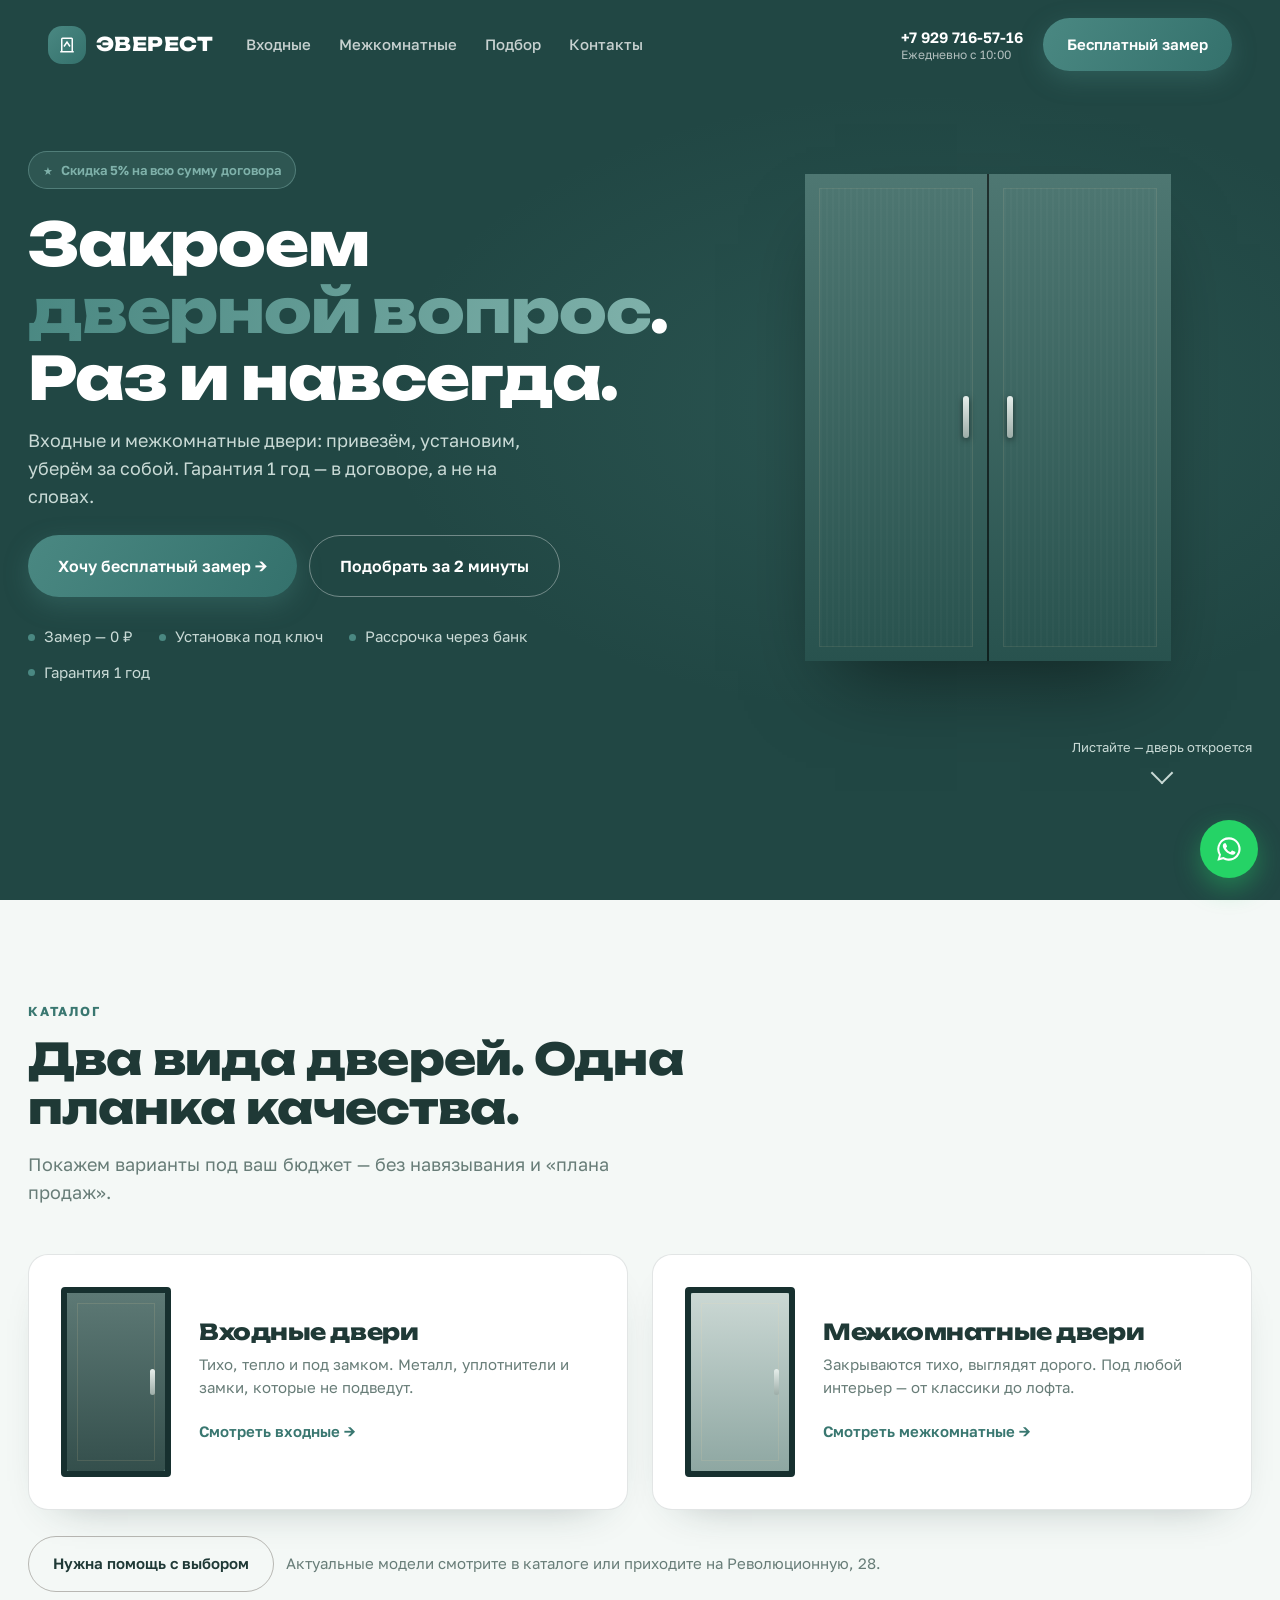
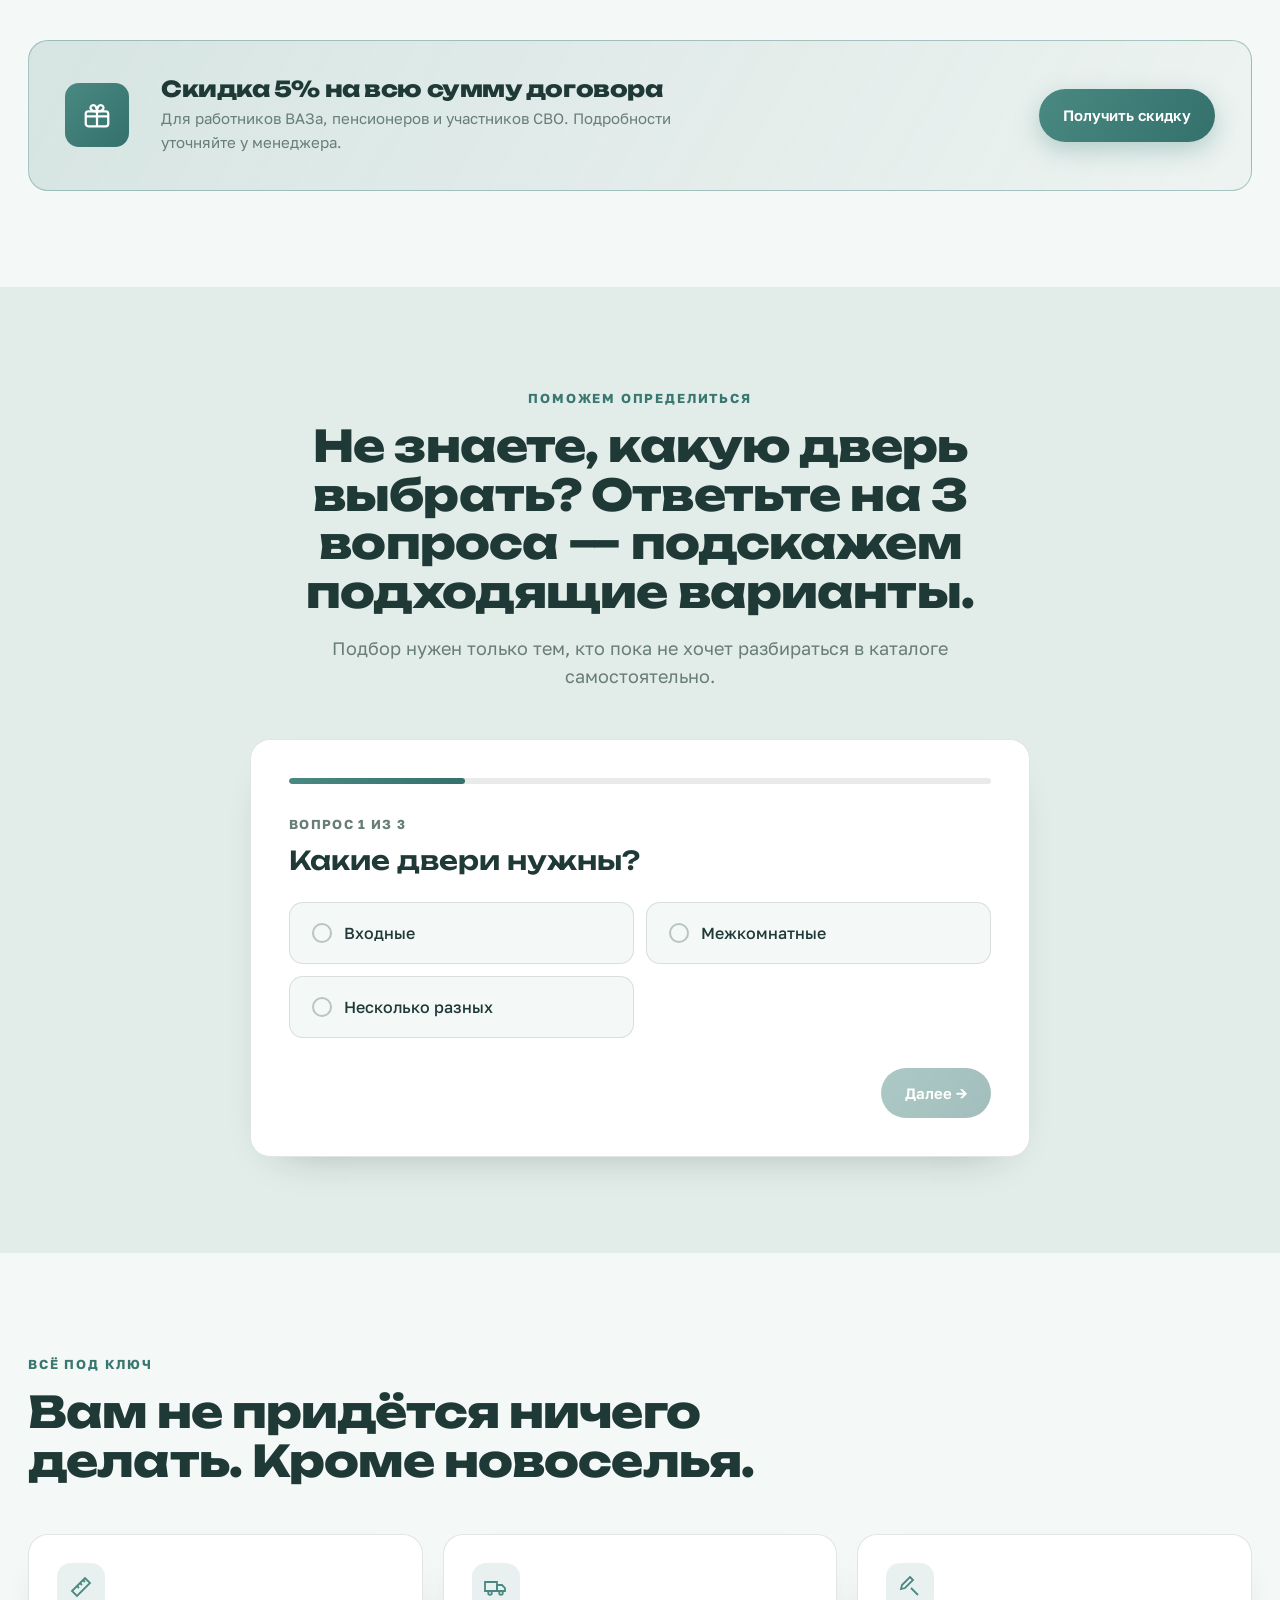
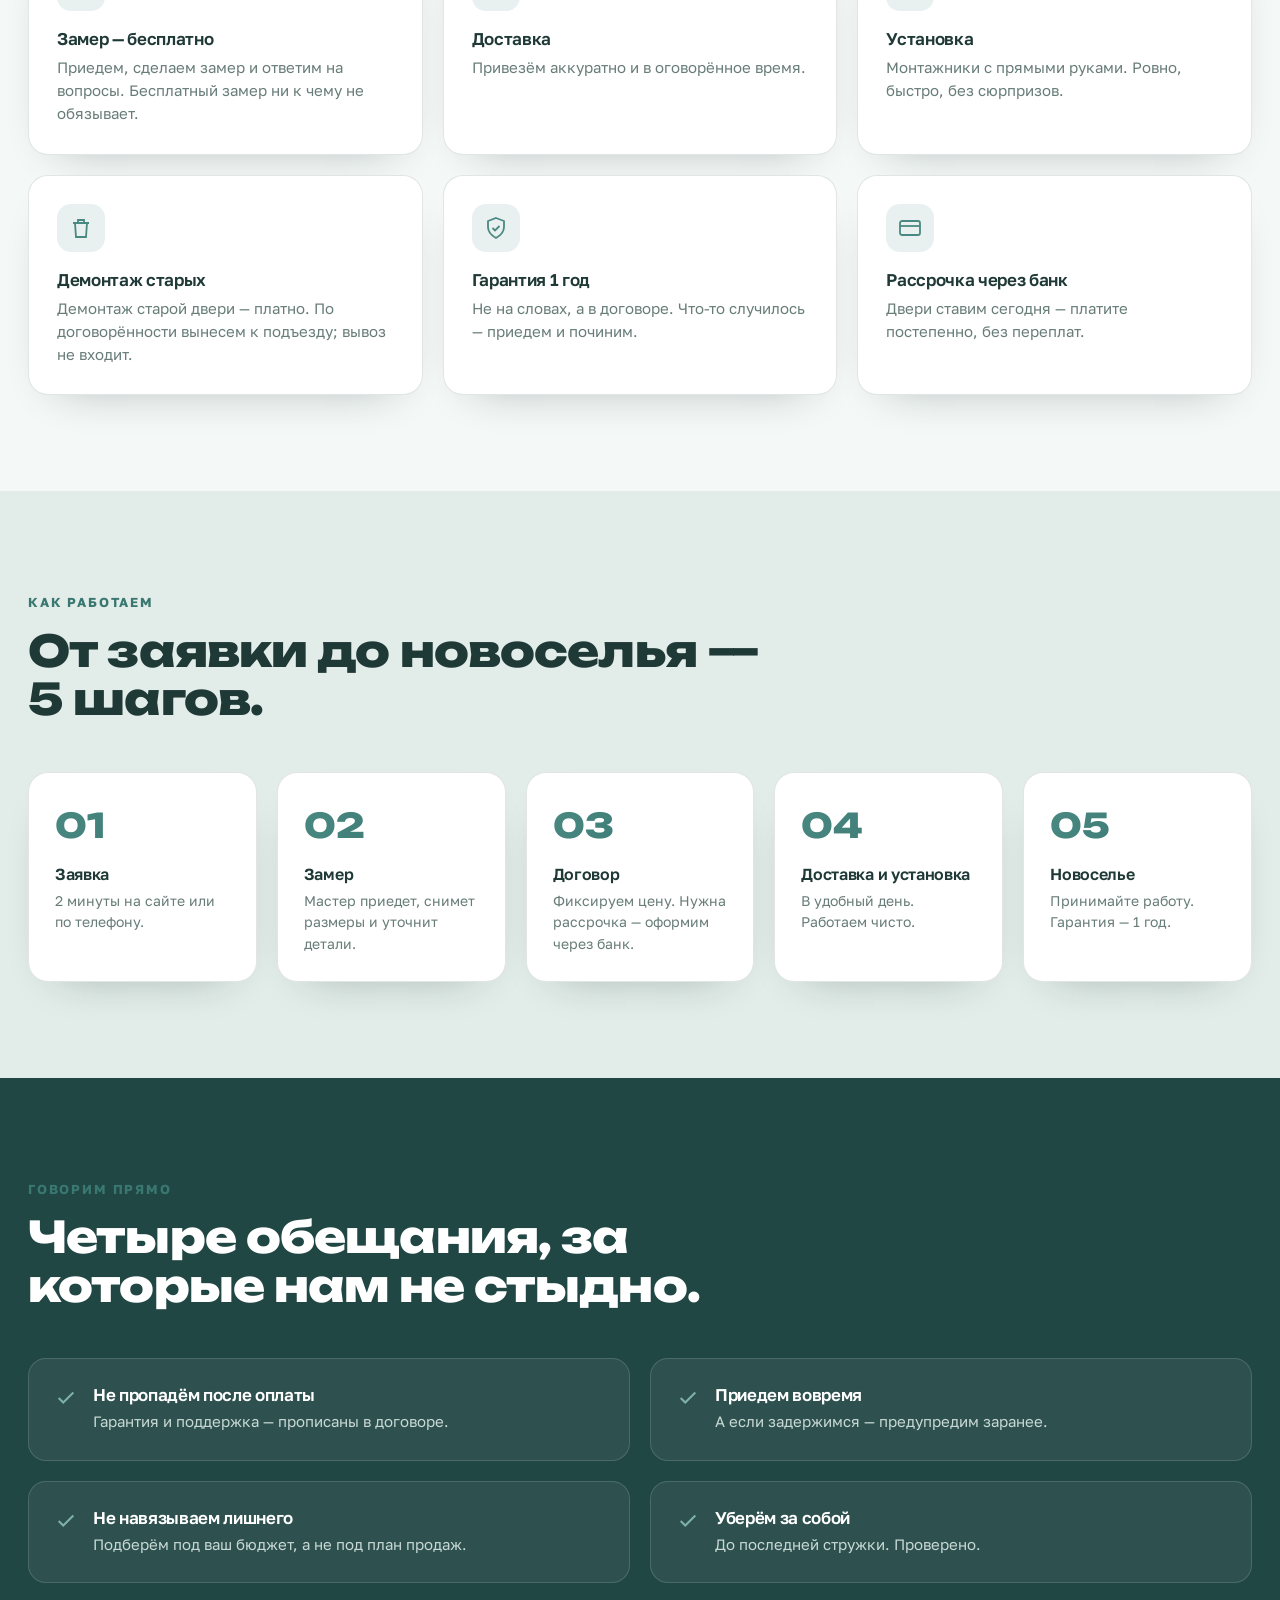
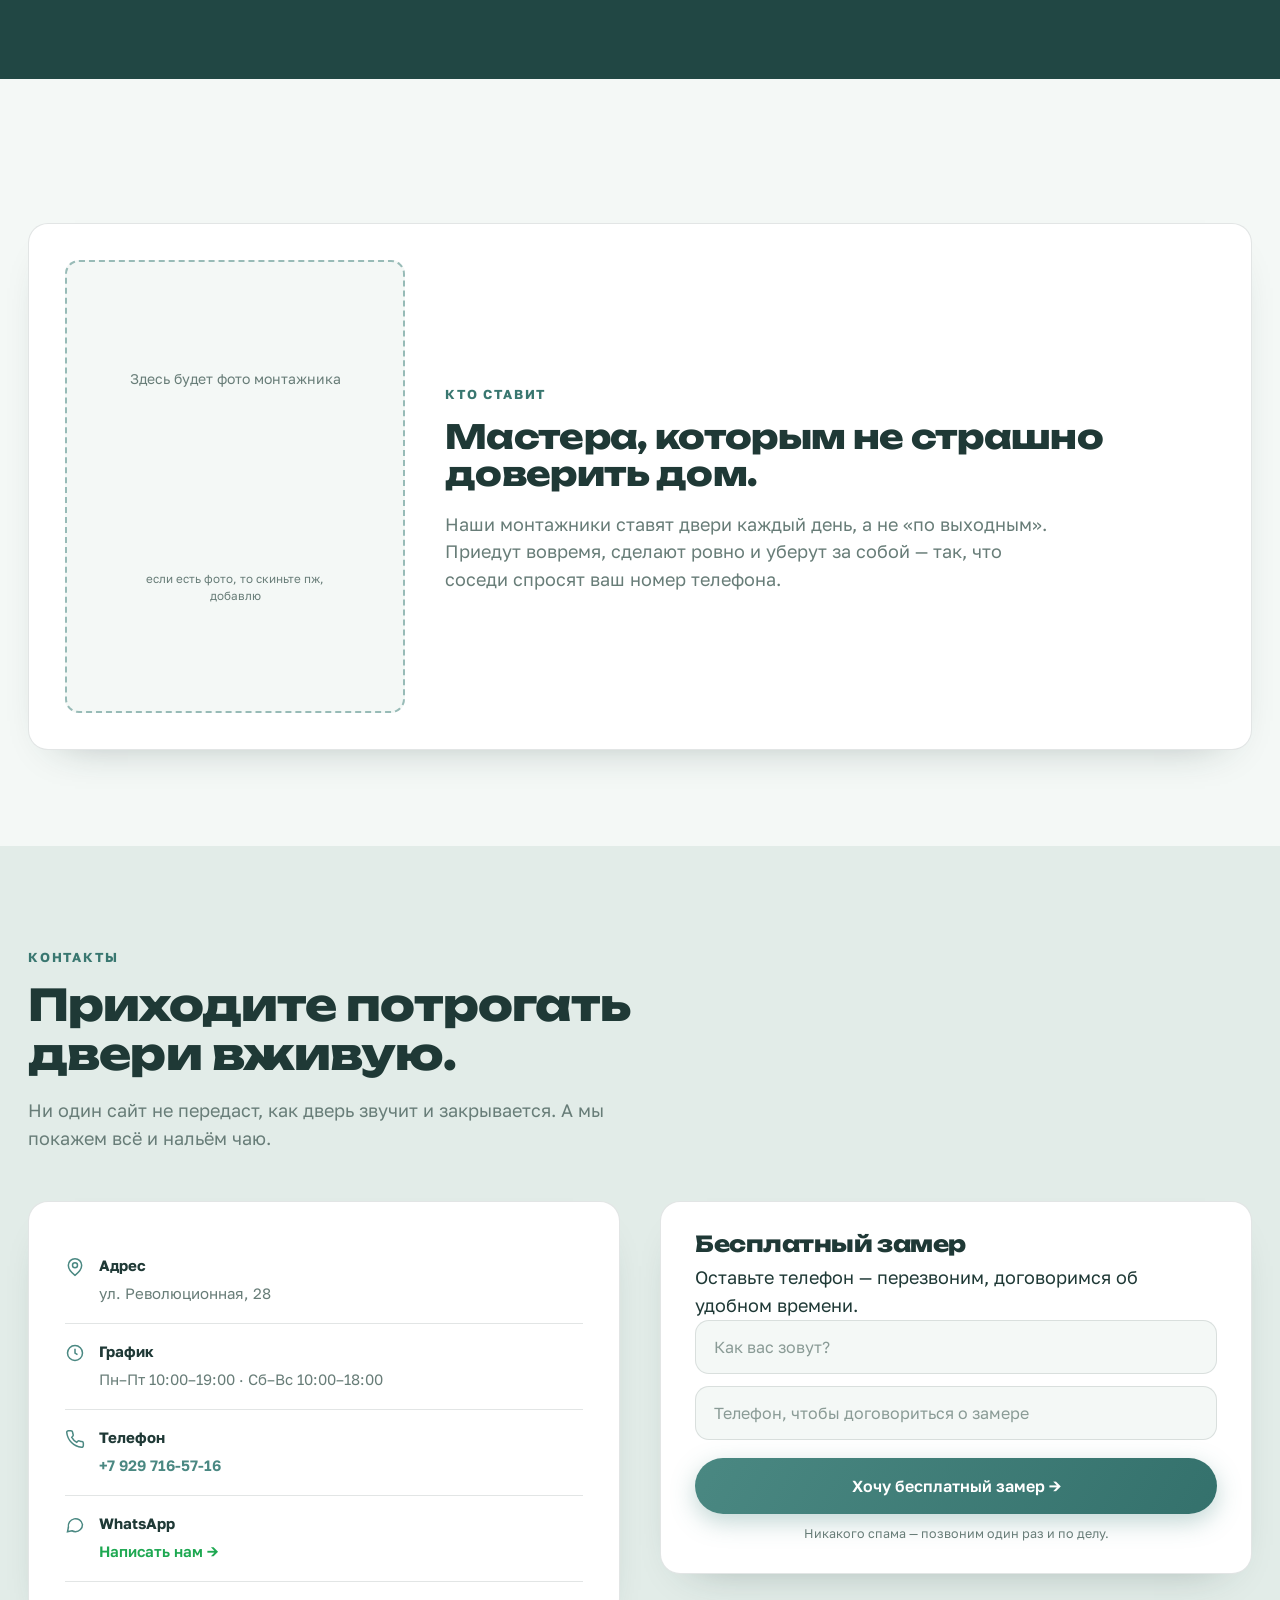
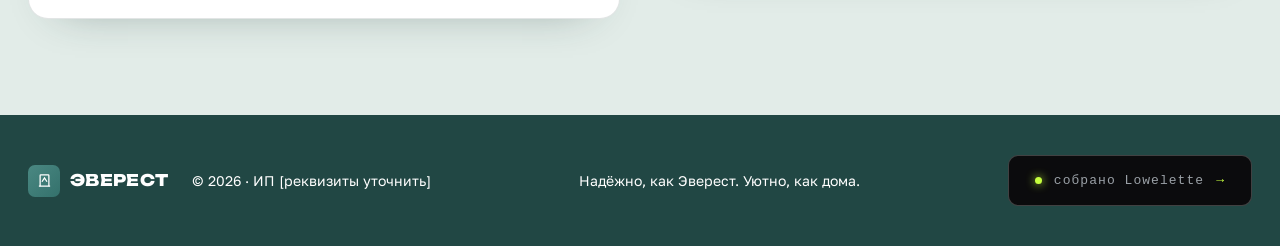
==== commit 7cf8765c: "fix v16" ====
--- a/index.html
+++ b/index.html
@@ -288,16 +288,71 @@
 </span>
       ЭВЕРЕСТ
     </a>
-<span>Надёжно, как Эверест. Уютно, как дома.</span>
-<span>© <span class="js-year" id="year"></span> · ИП [реквизиты уточнить]</span>
-</div>
-<div class="lowelette-credit-wrap">
-<a class="lowelette-badge" href="https://lowelette.ru/" target="_blank" rel="noopener" aria-label="Сайт Lowelette">
-<span class="lowelette-dot" aria-hidden="true"></span>
-<span class="lowelette-glitch" data-text="собрано Lowelette">собрано Lowelette</span>
-<span class="lowelette-arrow" aria-hidden="true">→</span>
+<span class="footer-requisites">© <span class="js-year" id="year"></span> · ИП [реквизиты уточнить]</span>
+<span class="footer-slogan">Надёжно, как Эверест. Уютно, как дома.</span>
+<a class="lws-sign" href="https://lowelette.ru/" target="_blank" rel="noopener">
+  <span class="lws-dot"></span>
+  <span class="lws-txt" data-txt="собрано Lowelette">собрано Lowelette</span>
+  <span class="lws-ar">→</span>
+  <i class="lws-sgl lws-g1"></i><i class="lws-sgl lws-g2"></i><i class="lws-sgl lws-g3"></i><i class="lws-sgl lws-g4"></i>
 </a>
 </div>
+<style>
+.lws-sign{--lws-acid:#C6FF3E;--lws-dim:rgba(198,255,62,.14);
+  position:relative;display:inline-flex;align-items:center;gap:12px;margin:20px 0;
+  border:1px solid rgba(255,255,255,.22);background:#0b0b0d;border-radius:10px;padding:18px 26px;
+  font:500 13px/1 'JetBrains Mono',ui-monospace,SFMono-Regular,Menlo,Consolas,monospace;
+  letter-spacing:.08em;color:#9aa0a6;text-decoration:none;box-sizing:border-box;
+  transition:border-color .3s,color .3s,box-shadow .3s}
+.lws-sign:hover{border-color:var(--lws-acid);color:#f2f2f0;box-shadow:0 0 26px var(--lws-dim)}
+.lws-dot{width:7px;height:7px;border-radius:50%;background:var(--lws-acid);box-shadow:0 0 10px var(--lws-acid);animation:lws-pulse 2s infinite;flex:none}
+@keyframes lws-pulse{0%,100%{transform:scale(1)}50%{transform:scale(1.25)}}
+.lws-txt{position:relative;display:inline-block}
+.lws-txt::before,.lws-txt::after{content:attr(data-txt);position:absolute;left:0;top:0;width:100%;opacity:0;pointer-events:none}
+.lws-ar{transition:transform .3s;color:var(--lws-acid)}
+.lws-sign:hover .lws-ar{transform:translateX(5px)}
+.lws-sgl{position:absolute;opacity:0;pointer-events:none;background:var(--lws-acid)}
+.lws-g1{top:-4px;left:24%;width:14px;height:3px}
+.lws-g2{bottom:-5px;right:16%;width:9px;height:2px;background:#fff}
+.lws-g3{top:38%;right:-7px;width:3px;height:9px}
+.lws-g4{top:-6px;right:30%;width:2px;height:2px;background:#ff4d4d}
+.lws-sign.lws-glitching{animation:lws-shake .34s steps(2,end)}
+.lws-sign.lws-glitching .lws-txt{text-shadow:2px 0 rgba(255,77,77,.75),-2px 0 rgba(0,224,255,.75)}
+.lws-sign.lws-glitching .lws-txt::before{opacity:.85;color:var(--lws-acid);animation:lws-slice-a .34s steps(3,end)}
+.lws-sign.lws-glitching .lws-txt::after{opacity:.85;color:#ff4d4d;animation:lws-slice-b .34s steps(3,end)}
+.lws-sign.lws-glitching .lws-sgl{opacity:1;animation:lws-sgl-f .34s steps(2,end)}
+@keyframes lws-shake{0%{transform:translate(0)}25%{transform:translate(-2px,1px)}50%{transform:translate(2px,-1px)}75%{transform:translate(-1px,-1px)}100%{transform:translate(0)}}
+@keyframes lws-slice-a{0%{clip-path:inset(0 0 65% 0);transform:translate(-3px,-2px)}50%{clip-path:inset(30% 0 35% 0);transform:translate(3px,1px)}100%{clip-path:inset(60% 0 0 0);transform:translate(-2px,2px)}}
+@keyframes lws-slice-b{0%{clip-path:inset(55% 0 0 0);transform:translate(3px,2px)}50%{clip-path:inset(10% 0 60% 0);transform:translate(-3px,-1px)}100%{clip-path:inset(0 0 70% 0);transform:translate(2px,-2px)}}
+@keyframes lws-sgl-f{50%{transform:translateX(5px)}}
+@media (prefers-reduced-motion:reduce){.lws-sign,.lws-sign *{animation:none!important;transition:none!important}}
+</style>
+<script>
+(function(){
+  if(window.__lwsSignInit)return;window.__lwsSignInit=true;
+  var RM=matchMedia('(prefers-reduced-motion: reduce)').matches;
+  var GL='▓▒█<>/#─┼·';
+  document.querySelectorAll('.lws-sign').forEach(function(sign){
+    var txt=sign.querySelector('.lws-txt');
+    if(!txt||RM)return;
+    var orig=txt.dataset.txt||txt.textContent,busy=false;
+    function burst(){
+      if(busy)return;busy=true;
+      sign.classList.add('lws-glitching');
+      var n=0;
+      var iv=setInterval(function(){
+        var out=orig.split('');
+        var k=2+(Math.random()*3|0);
+        for(var i=0;i<k;i++){out[Math.random()*out.length|0]=GL[Math.random()*GL.length|0];}
+        txt.textContent=out.join('');
+        if(++n>2){clearInterval(iv);txt.textContent=orig;sign.classList.remove('lws-glitching');busy=false;}
+      },70);
+    }
+    (function sched(){setTimeout(function(){burst();sched();},2600+Math.random()*3400)})();
+    sign.addEventListener('mouseenter',burst);
+  });
+})();
+</script>
 </footer>
 <!-- ПЛАВАЮЩИЙ WHATSAPP -->
 <a aria-label="Написать в WhatsApp" class="wa-float" data-wa-link="" data-wa-text="Здравствуйте! Хочу подобрать дверь." href="#" target="_blank">
--- a/css/styles.css
+++ b/css/styles.css
@@ -202,7 +202,10 @@
 
   /* ======= ФУТЕР ======= */
   footer{padding:40px 28px;color:var(--dark-muted);font-size:14px}
-  .footer-inner{max-width:1240px;margin:0 auto;display:flex;flex-wrap:wrap;gap:20px;justify-content:space-between;align-items:center}
+  .footer-inner{max-width:1240px;margin:0 auto;display:grid;grid-template-columns:auto auto 1fr auto;gap:24px;align-items:center}
+  .footer-requisites{justify-self:start;white-space:nowrap}
+  .footer-slogan{justify-self:center;text-align:center}
+  .footer-inner .lws-sign{justify-self:end;margin:0}
 
   /* ======= МОБИЛЬНАЯ ПЛАШКА ======= */
   .mobile-bar{position:fixed;bottom:0;left:0;right:0;z-index:60;display:none;gap:10px;padding:12px 16px;background:rgba(237,228,208,.95);backdrop-filter:blur(14px);border-top:1px solid var(--line)}
@@ -255,38 +258,11 @@
 .contacts-grid .form .field{margin-bottom:12px}
 .contacts-grid .form .privacy{margin-top:10px}
 
-.lowelette-credit-wrap{
-  max-width:1240px;margin:24px auto 0;padding-top:22px;border-top:1px solid color-mix(in srgb,var(--dark-text) 12%,transparent);
-  display:flex;justify-content:center
-}
-.lowelette-badge{
-  position:relative;isolation:isolate;display:inline-flex;align-items:center;gap:12px;
-  min-height:50px;padding:0 18px;border:1px solid rgba(255,255,255,.18);border-radius:12px;
-  background:linear-gradient(180deg,rgba(9,12,13,.96),rgba(4,6,7,.98));
-  color:#bfc4c6;text-decoration:none;font-family:ui-monospace,SFMono-Regular,Menlo,Consolas,monospace;
-  letter-spacing:.12em;font-size:13px;box-shadow:inset 0 1px rgba(255,255,255,.03),0 12px 28px rgba(0,0,0,.18);
-  overflow:hidden;transition:transform .18s ease,border-color .18s ease,color .18s ease
-}
-.lowelette-badge::before{
-  content:"";position:absolute;inset:0;z-index:-1;opacity:.12;pointer-events:none;
-  background-image:repeating-linear-gradient(0deg,rgba(255,255,255,.06) 0 1px,transparent 1px 3px)
-}
-.lowelette-badge:hover{transform:translateY(-1px);border-color:rgba(189,255,54,.44);color:#edf1f0}
-.lowelette-dot{width:10px;height:10px;border-radius:50%;background:#baff2f;box-shadow:0 0 8px #baff2f,0 0 18px rgba(186,255,47,.58);animation:lowelettePulse 2.2s ease-in-out infinite}
-.lowelette-arrow{color:#baff2f;font-weight:800;letter-spacing:0}
-.lowelette-glitch{position:relative;display:inline-block}
-.lowelette-glitch::before,.lowelette-glitch::after{
-  content:attr(data-text);position:absolute;inset:0;pointer-events:none;opacity:0
-}
-.lowelette-glitch::before{color:#baff2f;transform:translateX(1px)}
-.lowelette-glitch::after{color:#83d7ff;transform:translateX(-1px)}
-.lowelette-badge:hover .lowelette-glitch::before{animation:loweletteGlitchA .62s steps(2,end) infinite}
-.lowelette-badge:hover .lowelette-glitch::after{animation:loweletteGlitchB .73s steps(2,end) infinite}
-@keyframes lowelettePulse{0%,100%{opacity:.72;transform:scale(.92)}50%{opacity:1;transform:scale(1.08)}}
-@keyframes loweletteGlitchA{0%,100%{opacity:0;clip-path:inset(0 0 100% 0)}20%{opacity:.8;clip-path:inset(8% 0 70% 0)}42%{opacity:0}66%{opacity:.7;clip-path:inset(60% 0 18% 0)}}
-@keyframes loweletteGlitchB{0%,100%{opacity:0;clip-path:inset(100% 0 0 0)}28%{opacity:.65;clip-path:inset(34% 0 42% 0)}52%{opacity:0}78%{opacity:.7;clip-path:inset(72% 0 8% 0)}}
+28%{opacity:.65;clip-path:inset(34% 0 42% 0)}52%{opacity:0}78%{opacity:.7;clip-path:inset(72% 0 8% 0)}}
 @media(max-width:860px){
   .contacts-grid .form{padding:26px 24px}
-  .lowelette-credit-wrap{margin-top:20px;padding-top:18px}
-  .lowelette-badge{min-height:46px;padding:0 15px;font-size:12px;letter-spacing:.09em}
+  .footer-inner{display:flex;flex-wrap:wrap;gap:16px 22px}
+  .footer-requisites{order:2}
+  .footer-slogan{order:3;flex:1 1 100%;text-align:left}
+  .footer-inner .lws-sign{order:4;margin:0 0 0 auto}
 }
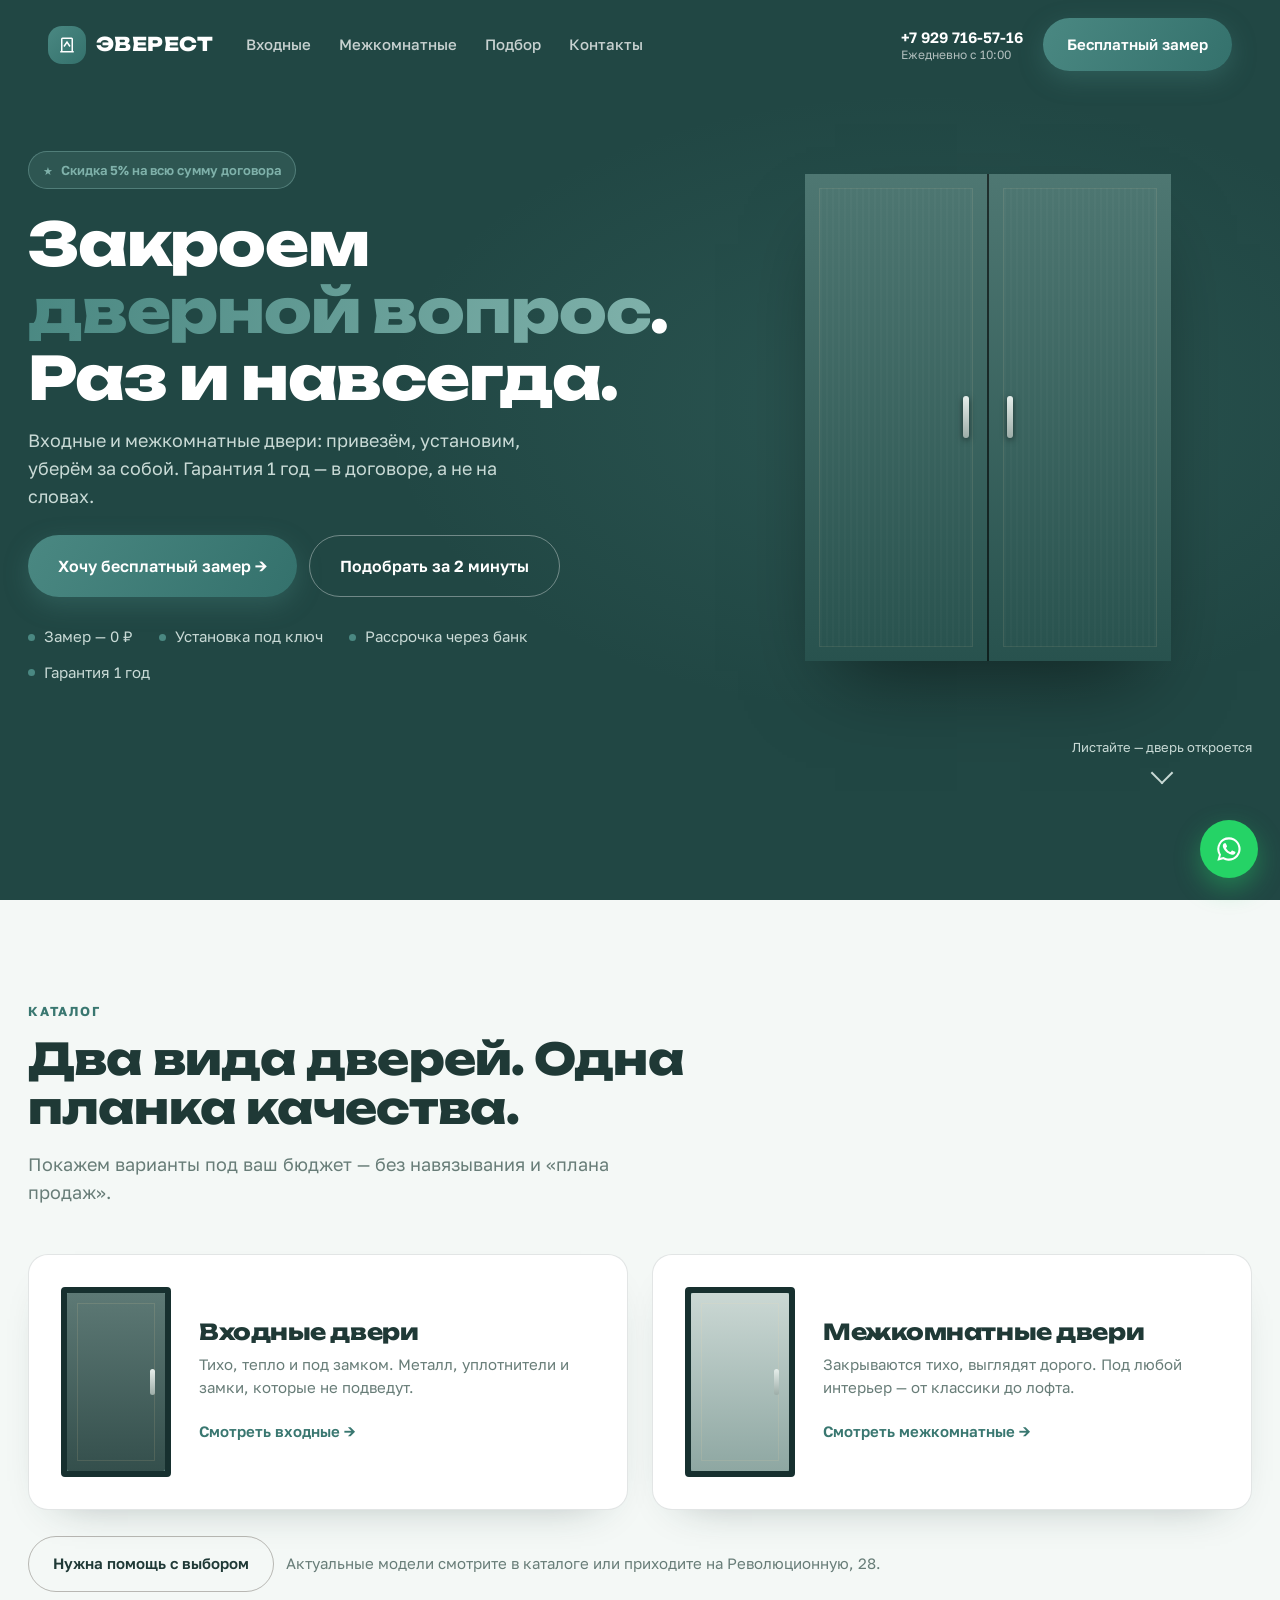
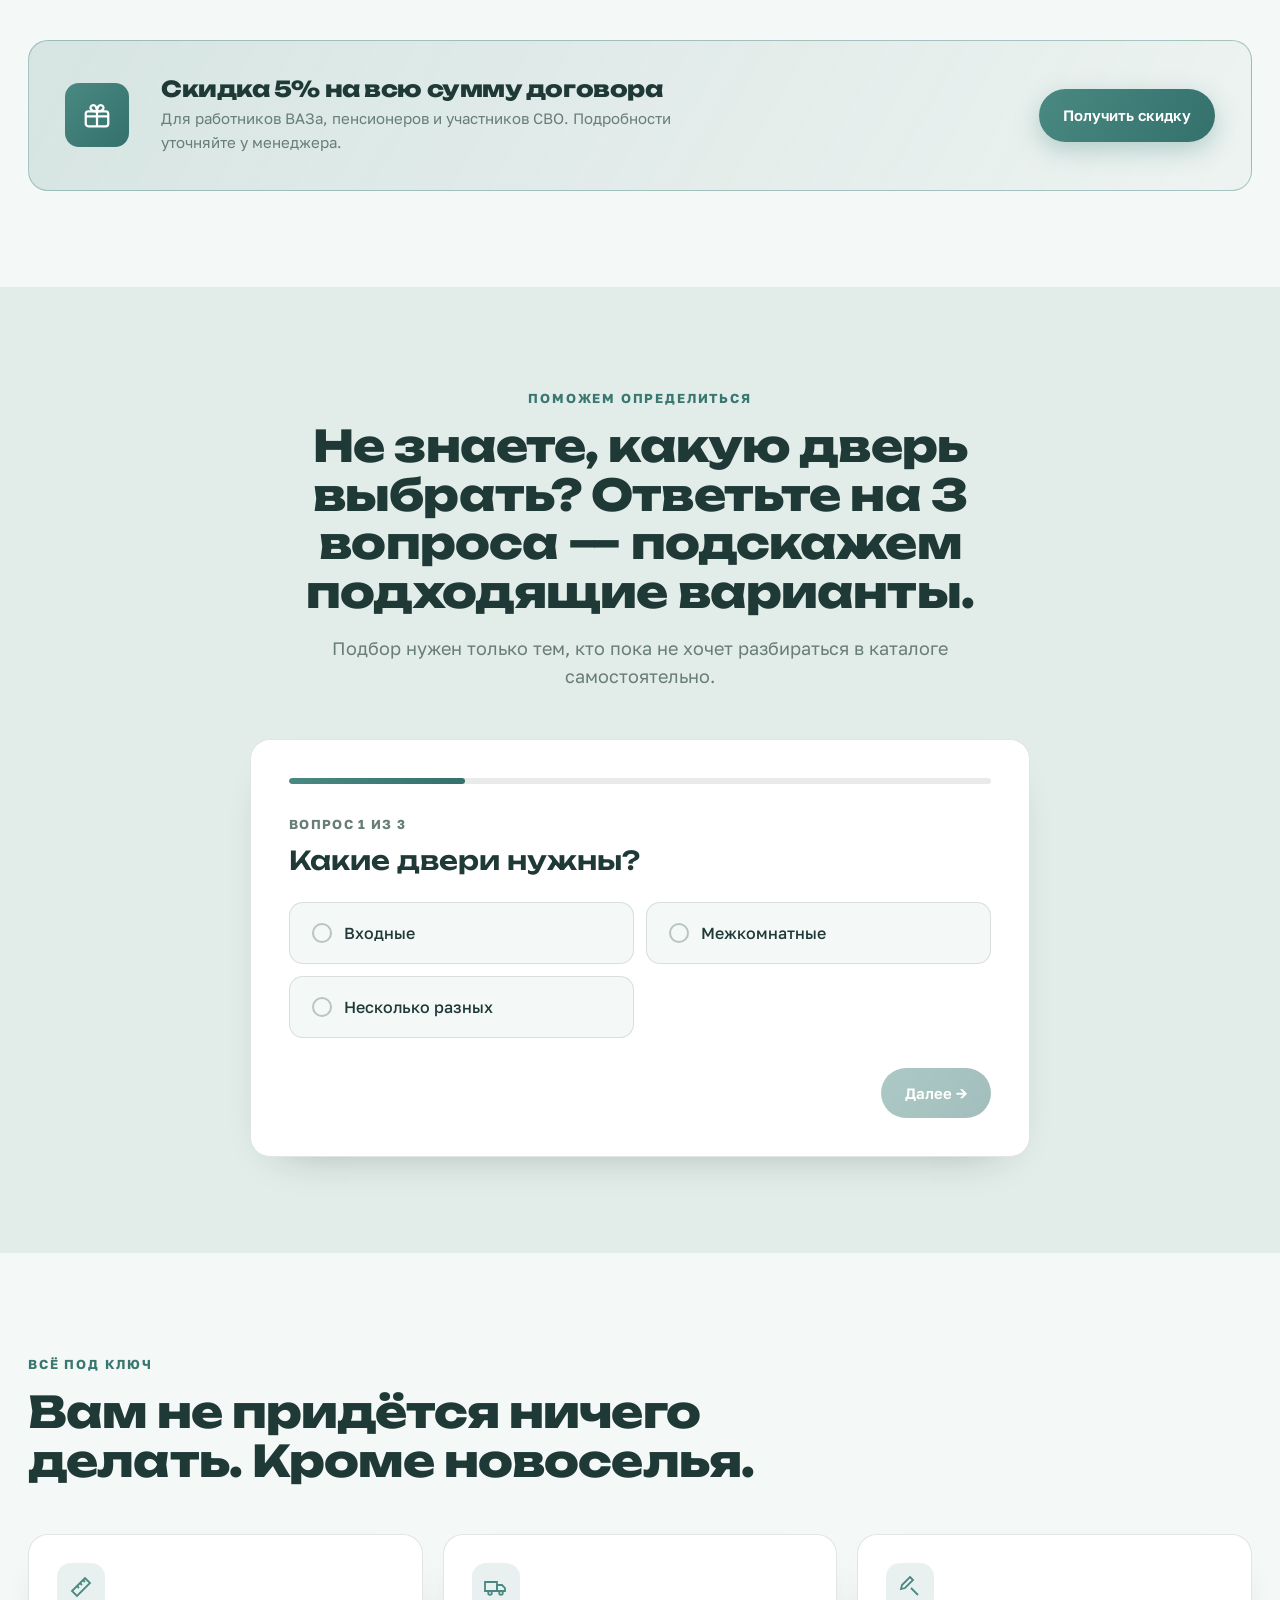
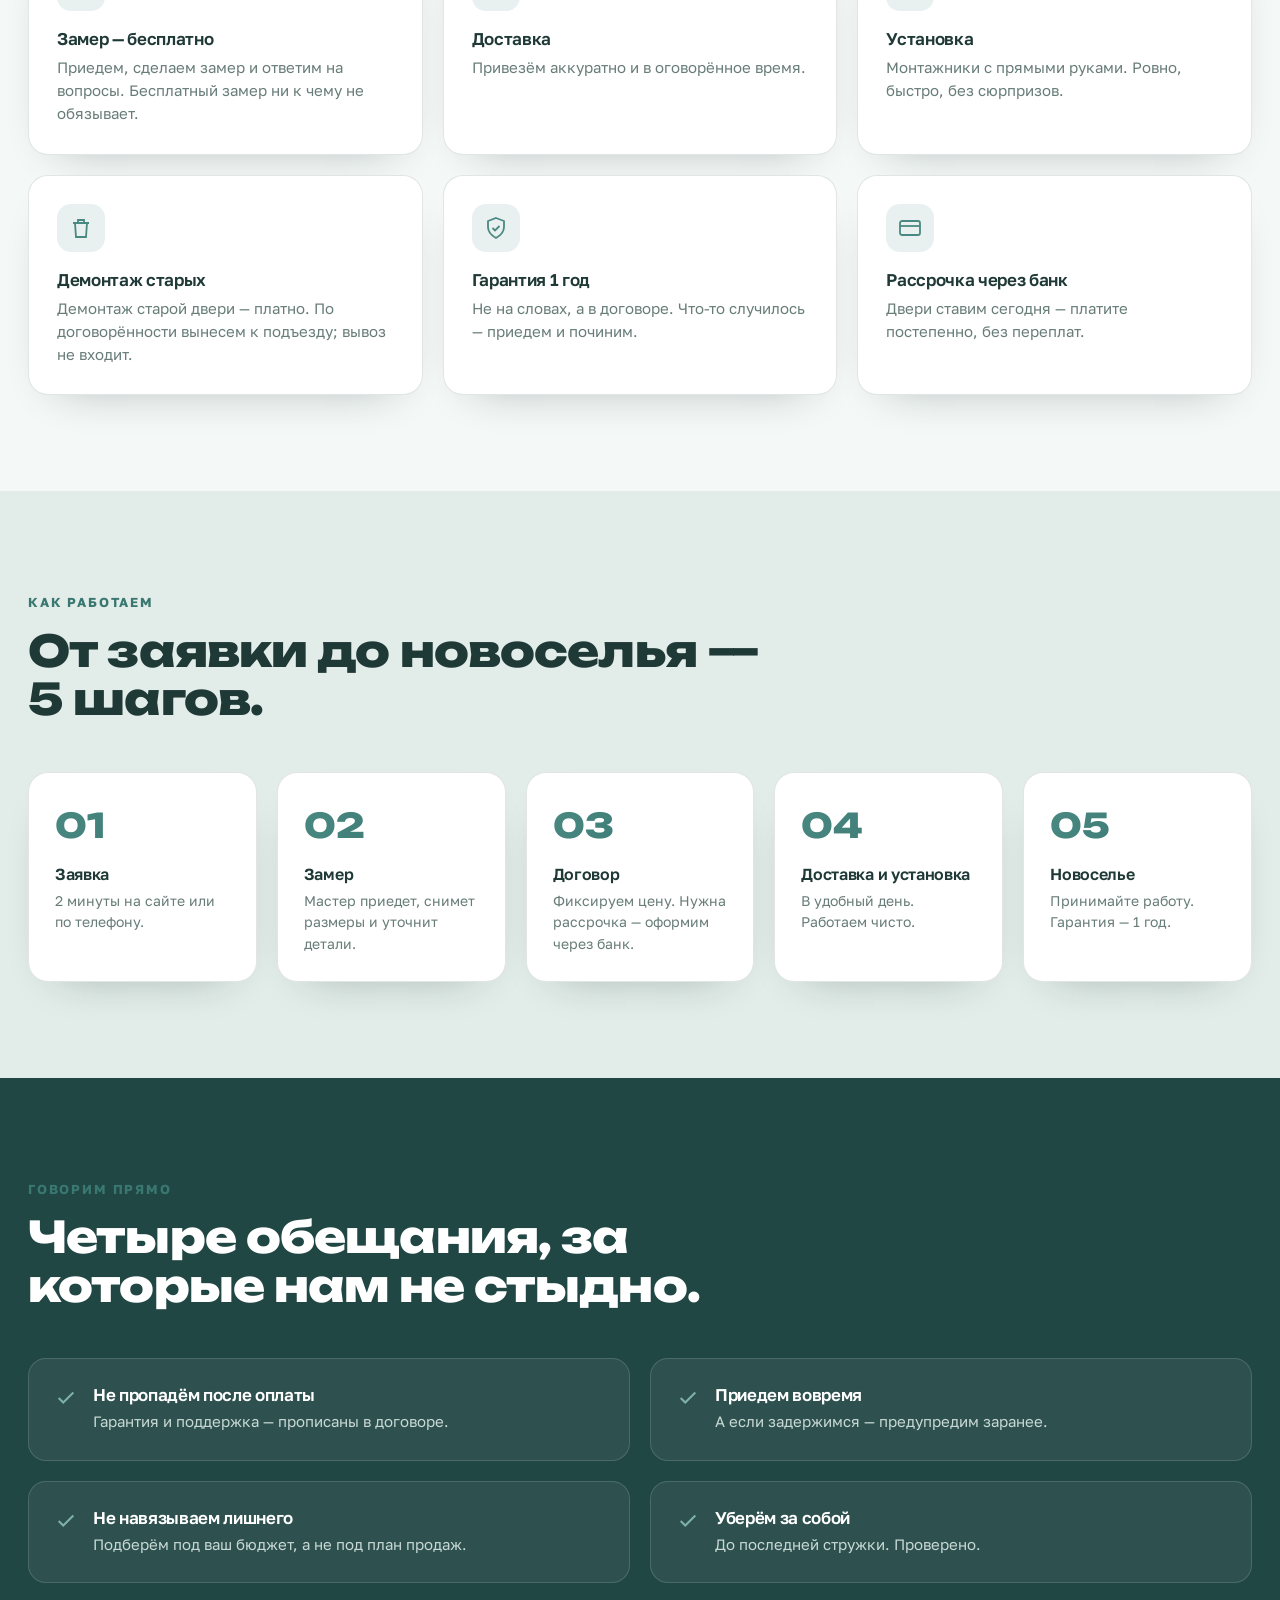
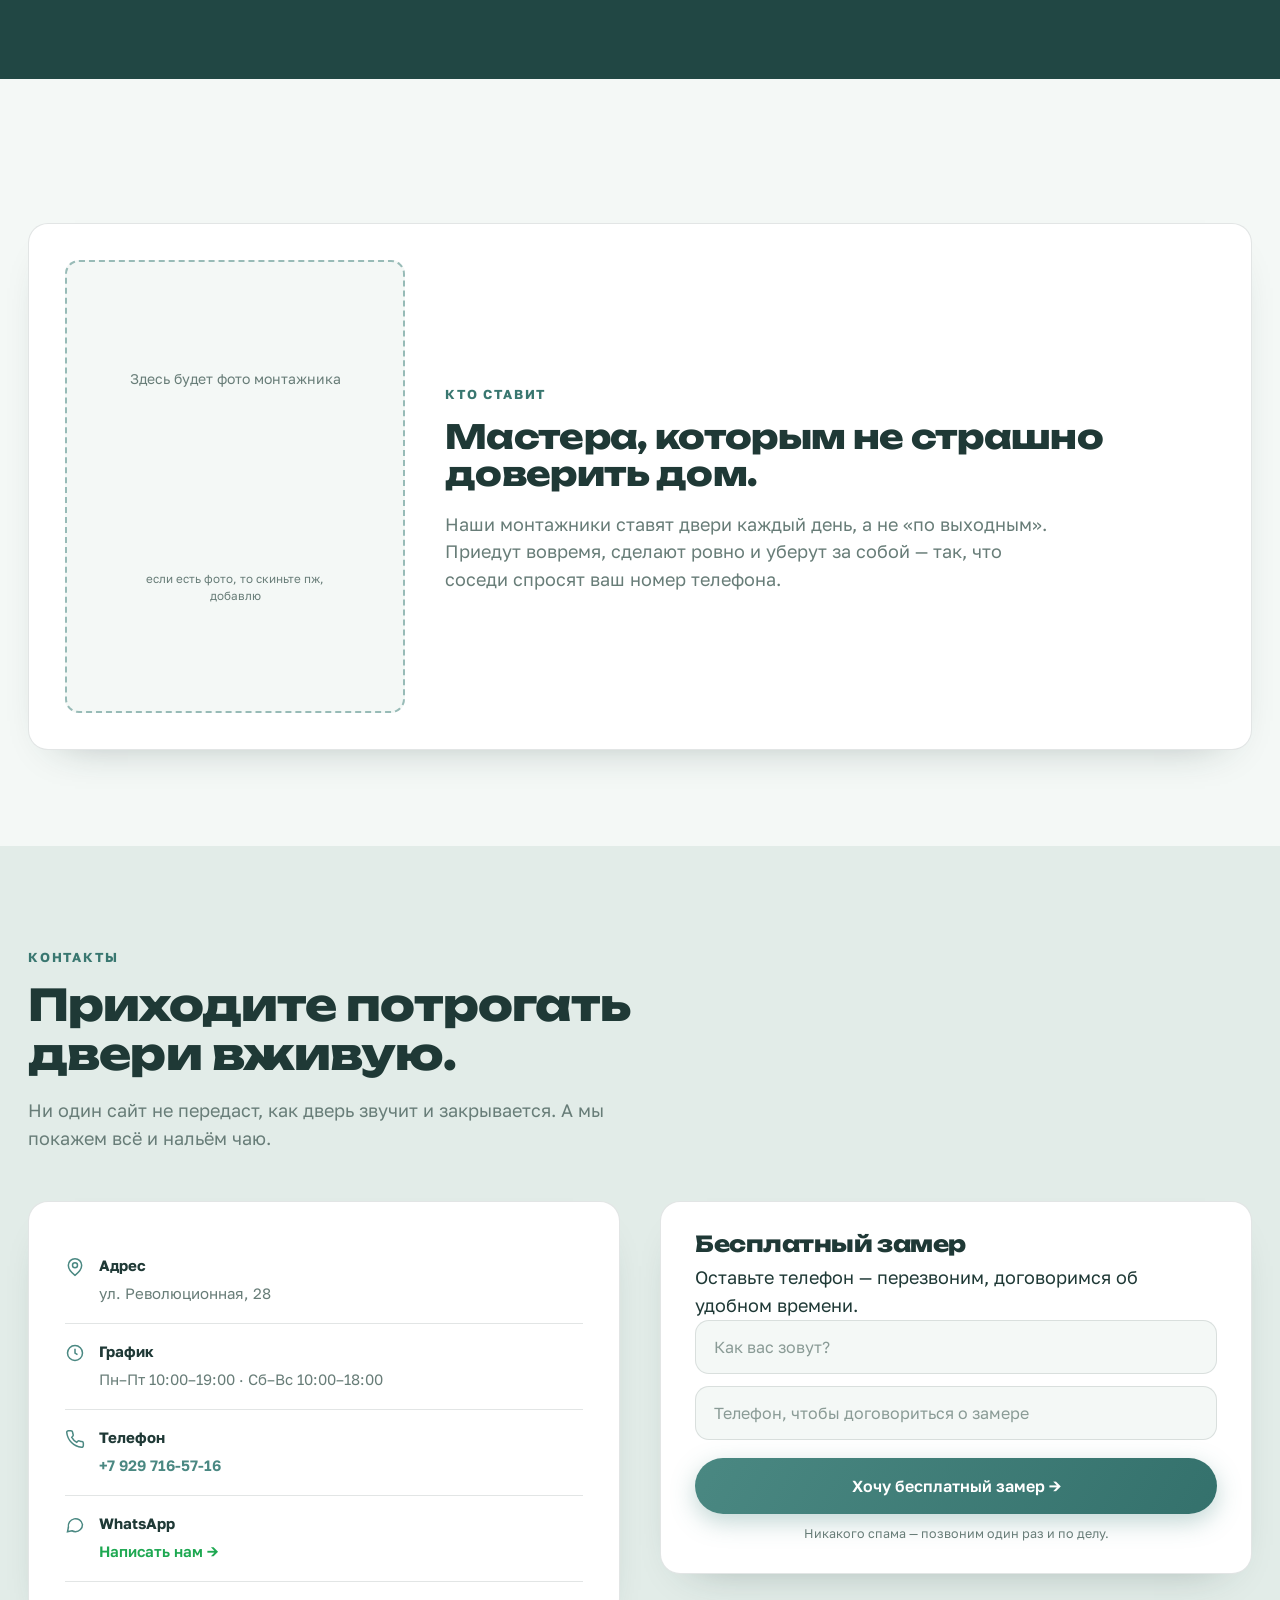
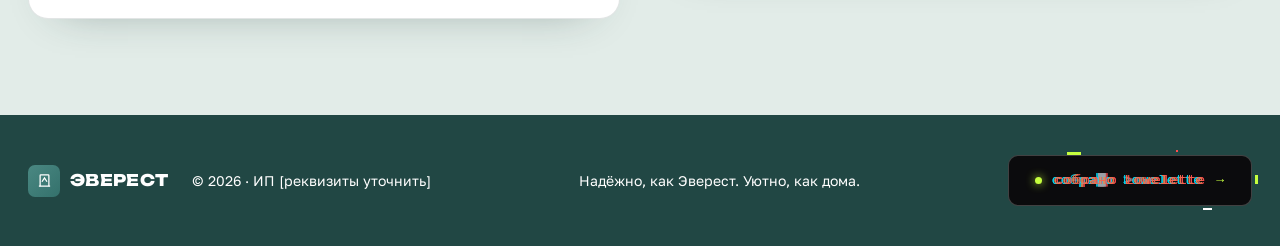
==== commit 9aa9e893: "fix 20" ====
--- a/index.html
+++ b/index.html
@@ -7,12 +7,12 @@
 <meta content="no-cache, no-store, must-revalidate" http-equiv="Cache-Control"/>
 <meta content="no-cache" http-equiv="Pragma"/>
 <meta content="0" http-equiv="Expires"/>
-<meta content="2026-08-31-v5.6" name="site-version"/>
+<meta content="2026-09-07-v6.4" name="site-version"/>
 <title>Двери «Эверест» — надёжно, как Эверест. Уютно, как дома</title>
 <link href="https://fonts.googleapis.com" rel="preconnect"/>
 <link crossorigin="" href="https://fonts.gstatic.com" rel="preconnect"/>
 <link href="https://fonts.googleapis.com/css2?family=Unbounded:wght@400;600;800&amp;family=Golos+Text:wght@400;500;600;700&amp;display=swap" rel="stylesheet"/>
-<link href="css/styles.css?v=20260831-v56" rel="stylesheet"/>
+<link href="css/styles.css?v=20260907-v64" rel="stylesheet"/>
 <link href="css/fixed-theme.css?v=20260831-v55" rel="stylesheet"/><script defer="True" src="js/cms-site.js?v=20260831-content-v4"></script></head>
 <body>
 <!-- ШАПКА -->
@@ -74,7 +74,7 @@
 <p class="lead">Покажем варианты под ваш бюджет — без навязывания и «плана продаж».</p>
 </div>
 <div class="cat-grid">
-<div class="cat-card reveal">
+<a class="cat-card reveal" href="catalog-entrance.html" aria-label="Открыть каталог входных дверей">
 <div class="mini-door">
 <div class="mini-frame"></div>
 <div class="mini-leaf entrance"></div>
@@ -82,10 +82,10 @@
 <div>
 <h3>Входные двери</h3>
 <p>Тихо, тепло и под замком. Металл, уплотнители и замки, которые не подведут.</p>
-<a class="cat-link" href="catalog-entrance.html">Смотреть входные →</a>
-</div>
-</div>
-<div class="cat-card reveal">
+<span class="cat-link">Смотреть входные →</span>
+</div>
+</a>
+<a class="cat-card reveal" href="catalog-interior.html" aria-label="Открыть каталог межкомнатных дверей">
 <div class="mini-door">
 <div class="mini-frame"></div>
 <div class="mini-leaf interior"></div>
@@ -93,16 +93,16 @@
 <div>
 <h3>Межкомнатные двери</h3>
 <p>Закрываются тихо, выглядят дорого. Под любой интерьер — от классики до лофта.</p>
-<a class="cat-link" href="catalog-interior.html">Смотреть межкомнатные →</a>
-</div>
-</div>
+<span class="cat-link">Смотреть межкомнатные →</span>
+</div>
+</a>
 </div>
 <div class="cat-cta-row reveal">
 <a class="btn btn-ghost" href="#form">Нужна помощь с выбором</a><a class="btn btn-ghost" data-max-anchor="" data-max-link="" hidden="" href="#" rel="noopener" target="_blank">Написать в MAX</a>
 <span class="cat-note">Актуальные модели смотрите в каталоге или приходите на Революционную, 28.</span>
 </div>
 <!-- АКЦИЯ -->
-<div class="promo reveal">
+<div class="promo reveal" data-promo-block>
 <div class="promo-icon">
 <svg fill="none" height="30" stroke="currentColor" stroke-width="1.8" viewbox="0 0 24 24" width="30"><rect height="12" rx="2" width="18" x="3" y="9"></rect><path d="M12 9v12M3 13h18"></path><path d="M12 9s-4 .2-5-1.8c-.7-1.4.4-3.2 2.1-3.2C11.5 4 12 9 12 9zM12 9s4 .2 5-1.8c.7-1.4-.4-3.2-2.1-3.2C12.5 4 12 9 12 9z"></path></svg>
 </div>
@@ -254,10 +254,10 @@
 <svg fill="none" height="20" stroke="currentColor" stroke-width="1.8" viewbox="0 0 24 24" width="20"><path d="M22 16.9v3a2 2 0 0 1-2.2 2A19.8 19.8 0 0 1 2.1 4.2 2 2 0 0 1 4.1 2h3a2 2 0 0 1 2 1.7c.1 1 .4 2 .7 2.9a2 2 0 0 1-.5 2.1L8.1 10a16 16 0 0 0 6 6l1.2-1.2a2 2 0 0 1 2.1-.5c1 .3 2 .6 3 .7a2 2 0 0 1 1.6 2z"></path></svg>
 <div><b>Второй телефон</b><span><a data-setting-phone="secondary" href="#" style="color:var(--accent);font-weight:600">—</a></span></div>
 </div>
-<div class="c-row">
+<div class="c-row" data-wa-block>
 <svg fill="none" height="20" stroke="currentColor" stroke-width="1.8" viewbox="0 0 24 24" width="20"><path d="M21 11.5a8.5 8.5 0 0 1-8.5 8.5c-1.5 0-3-.4-4.2-1.1L3 20l1.1-5.3A8.5 8.5 0 1 1 21 11.5z"></path></svg>
 <div><b>WhatsApp</b><span><a data-wa-link="" href="#" style="color:#1DA851;font-weight:600" target="_blank">Написать нам →</a></span></div>
-</div><div class="c-row" data-max-link="" hidden="">
+</div><div class="c-row" data-max-link="" data-max-block hidden>
 <svg fill="none" height="20" stroke="currentColor" stroke-width="1.8" viewbox="0 0 24 24" width="20"><path d="M4 5h16v14H4z"></path><path d="M7 15V9l5 4 5-4v6"></path></svg>
 <div><b>MAX</b><span><a data-max-anchor="" href="#" rel="noopener" style="color:var(--accent);font-weight:600" target="_blank">Написать нам →</a></span></div>
 </div>
@@ -273,7 +273,7 @@
 </div>
 <div class="thanks" data-form-thanks="" id="form-thanks">
 <h3>Принято! 🚪</h3>
-<p>Перезвоним в течение 15 минут в рабочее время.<br/>Если не дозвонимся — напишем в WhatsApp.</p>
+<p>Перезвоним в течение 15 минут в рабочее время.<span data-wa-block><br/>Если не дозвонимся — напишем в WhatsApp.</span></p>
 </div>
 </form>
 </div>
@@ -288,7 +288,7 @@
 </span>
       ЭВЕРЕСТ
     </a>
-<span class="footer-requisites">© <span class="js-year" id="year"></span> · ИП [реквизиты уточнить]</span>
+<span class="footer-requisites" data-footer-requisites>© <span class="js-year" id="year"></span> · <span data-setting="footer_requisites">ИП [реквизиты уточнить]</span></span>
 <span class="footer-slogan">Надёжно, как Эверест. Уютно, как дома.</span>
 <a class="lws-sign" href="https://lowelette.ru/" target="_blank" rel="noopener">
   <span class="lws-dot"></span>
--- a/css/styles.css
+++ b/css/styles.css
@@ -258,7 +258,6 @@
 .contacts-grid .form .field{margin-bottom:12px}
 .contacts-grid .form .privacy{margin-top:10px}
 
-28%{opacity:.65;clip-path:inset(34% 0 42% 0)}52%{opacity:0}78%{opacity:.7;clip-path:inset(72% 0 8% 0)}}
 @media(max-width:860px){
   .contacts-grid .form{padding:26px 24px}
   .footer-inner{display:flex;flex-wrap:wrap;gap:16px 22px}
@@ -266,3 +265,59 @@
   .footer-slogan{order:3;flex:1 1 100%;text-align:left}
   .footer-inner .lws-sign{order:4;margin:0 0 0 auto}
 }
+
+/* ===== Everest v6.3 — whole catalogue direction card is clickable ===== */
+a.cat-card{color:inherit;text-decoration:none;cursor:pointer}
+a.cat-card:focus-visible{outline:3px solid color-mix(in srgb,var(--accent) 32%,transparent);outline-offset:4px}
+a.cat-card .cat-link{pointer-events:none}
+
+/* ===== Everest v6.4 — mobile stability pass ===== */
+html,body{max-width:100%;overflow-x:hidden}
+img,svg,video,canvas{max-width:100%}
+
+@media(max-width:860px){
+  body{width:100%;min-width:0;padding-bottom:calc(86px + env(safe-area-inset-bottom))}
+  main,section,.wrap,.header-inner,.hero-grid,.cat-grid,.contacts-grid,.footer-inner{min-width:0;max-width:100%}
+  section{width:100%}
+
+  /* header: never wider than viewport */
+  .header,.header-inner{width:100%}
+  .header-inner{padding-left:16px;padding-right:16px}
+  .header-right{min-width:0;flex:0 0 auto}
+  .header-right .btn{max-width:46vw;padding-left:18px;padding-right:18px;overflow:hidden;text-overflow:ellipsis}
+
+  /* mobile hero: keep the whole composition inside the viewport */
+  .hero{width:100%;min-height:100svh;padding-left:18px;padding-right:18px}
+  .hero-grid{width:100%}
+  .hero-copy,.door-area{min-width:0;max-width:100%}
+  .hero h1,.hero h2{overflow-wrap:break-word}
+  .cta-row{max-width:100%}
+
+  /* forms/cards may never force a horizontal page scroll */
+  .contacts-grid,.prom-grid,.master,.cat-card,.promo,.quiz,.form{width:100%;max-width:100%;min-width:0}
+  .contacts-grid{grid-template-columns:minmax(0,1fr)!important}
+  input,textarea,select,button{max-width:100%}
+
+  /* fixed mobile CTA respects iPhone safe area */
+  .mobile-bar{left:0;right:0;width:100%;padding:10px 14px calc(10px + env(safe-area-inset-bottom));gap:10px}
+  .mobile-bar .btn{min-width:0;padding-left:12px;padding-right:12px;font-size:14px}
+  .wa-float{bottom:calc(96px + env(safe-area-inset-bottom))}
+
+  /* footer becomes a real single-column block on phones.
+     The Lowelette badge itself is untouched; only its container is constrained. */
+  footer{width:100%;max-width:100%;overflow:hidden;padding:32px 20px 34px}
+  .footer-inner{display:grid!important;grid-template-columns:minmax(0,1fr)!important;gap:16px!important;width:100%;max-width:100%;justify-items:start!important;align-items:start!important}
+  .footer-inner>.logo,.footer-requisites,.footer-slogan,.footer-inner .lws-sign{justify-self:start!important;min-width:0;max-width:100%}
+  .footer-requisites{order:initial!important;white-space:normal!important;overflow-wrap:anywhere}
+  .footer-slogan{order:initial!important;width:100%;text-align:left!important}
+  .footer-inner .lws-sign{order:initial!important;margin:0!important}
+}
+
+@media(max-width:430px){
+  .header-inner{padding-left:12px;padding-right:12px;gap:10px}
+  .logo{font-size:15px}
+  .logo-mark{width:32px;height:32px}
+  .header-right .btn{max-width:50vw;padding:11px 15px;font-size:13px}
+  .mobile-bar{padding-left:10px;padding-right:10px;gap:8px}
+  .mobile-bar .btn{font-size:13px;padding:12px 9px}
+}
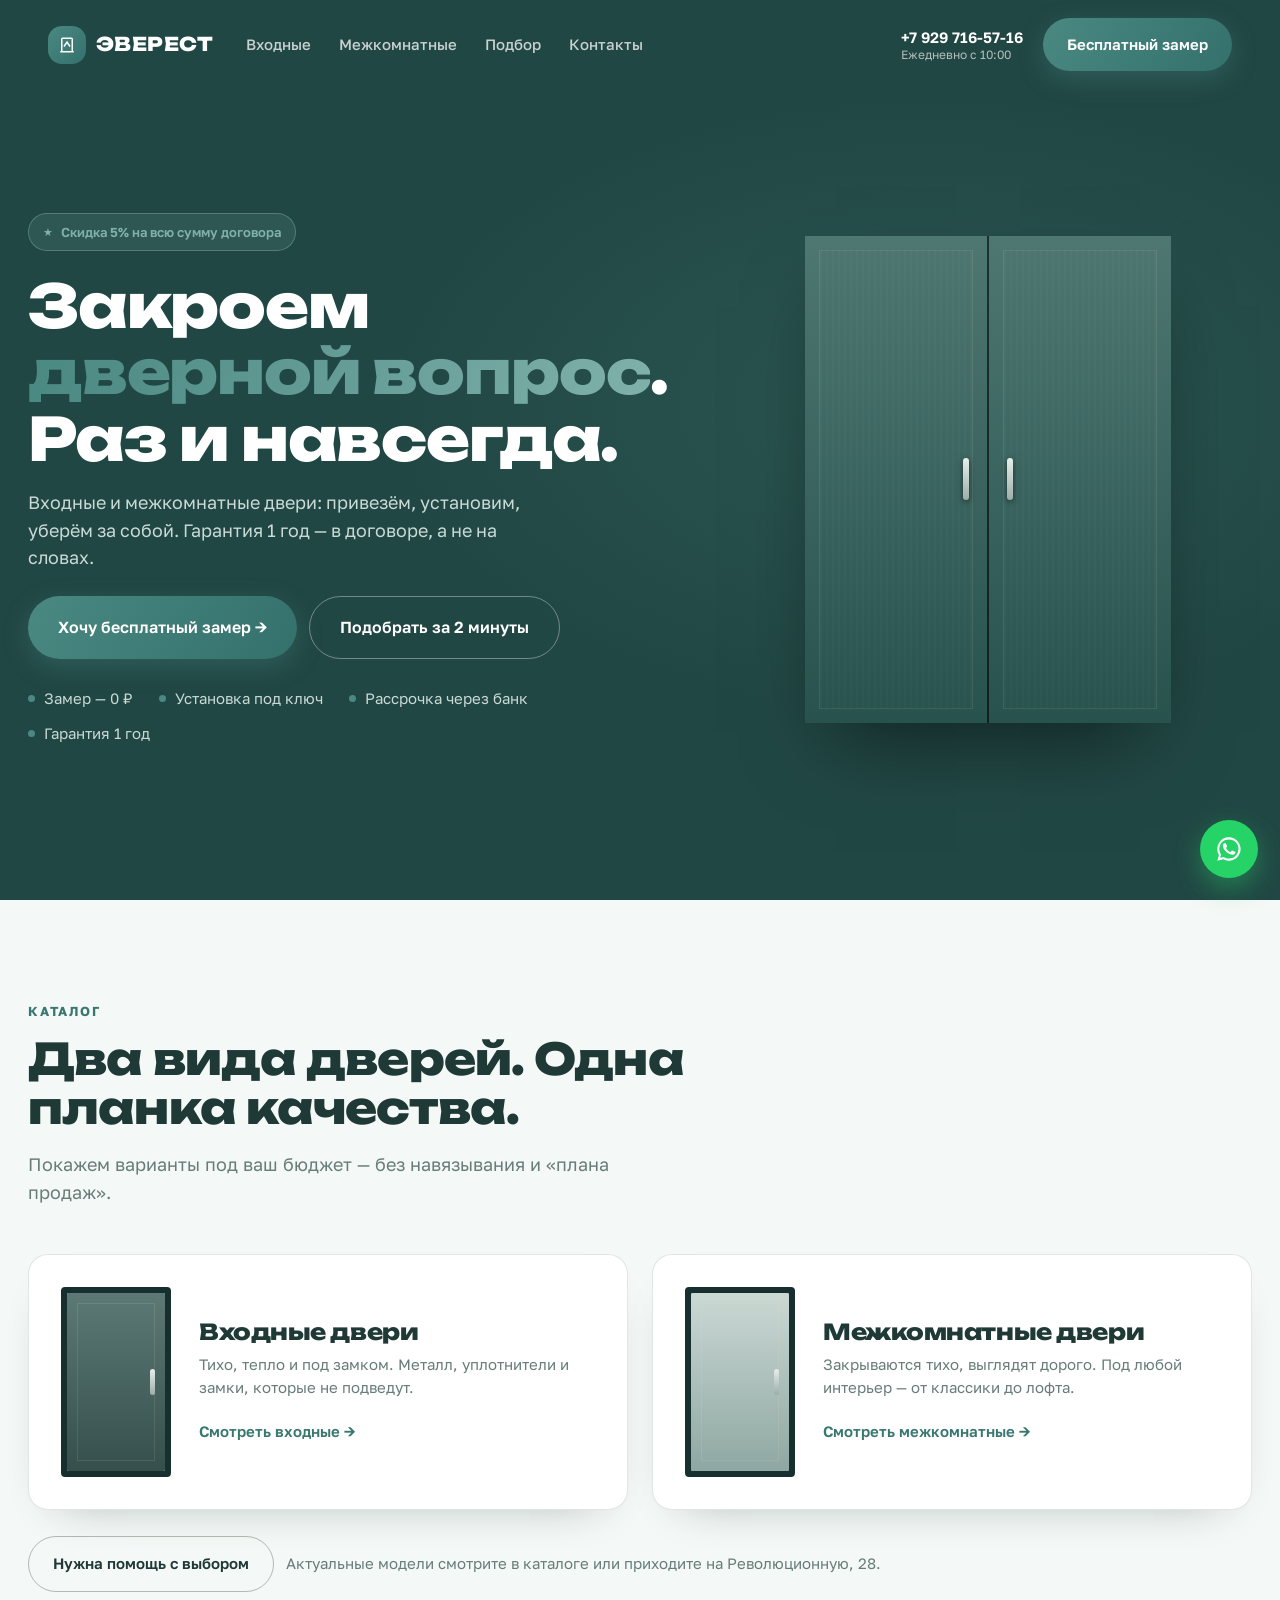
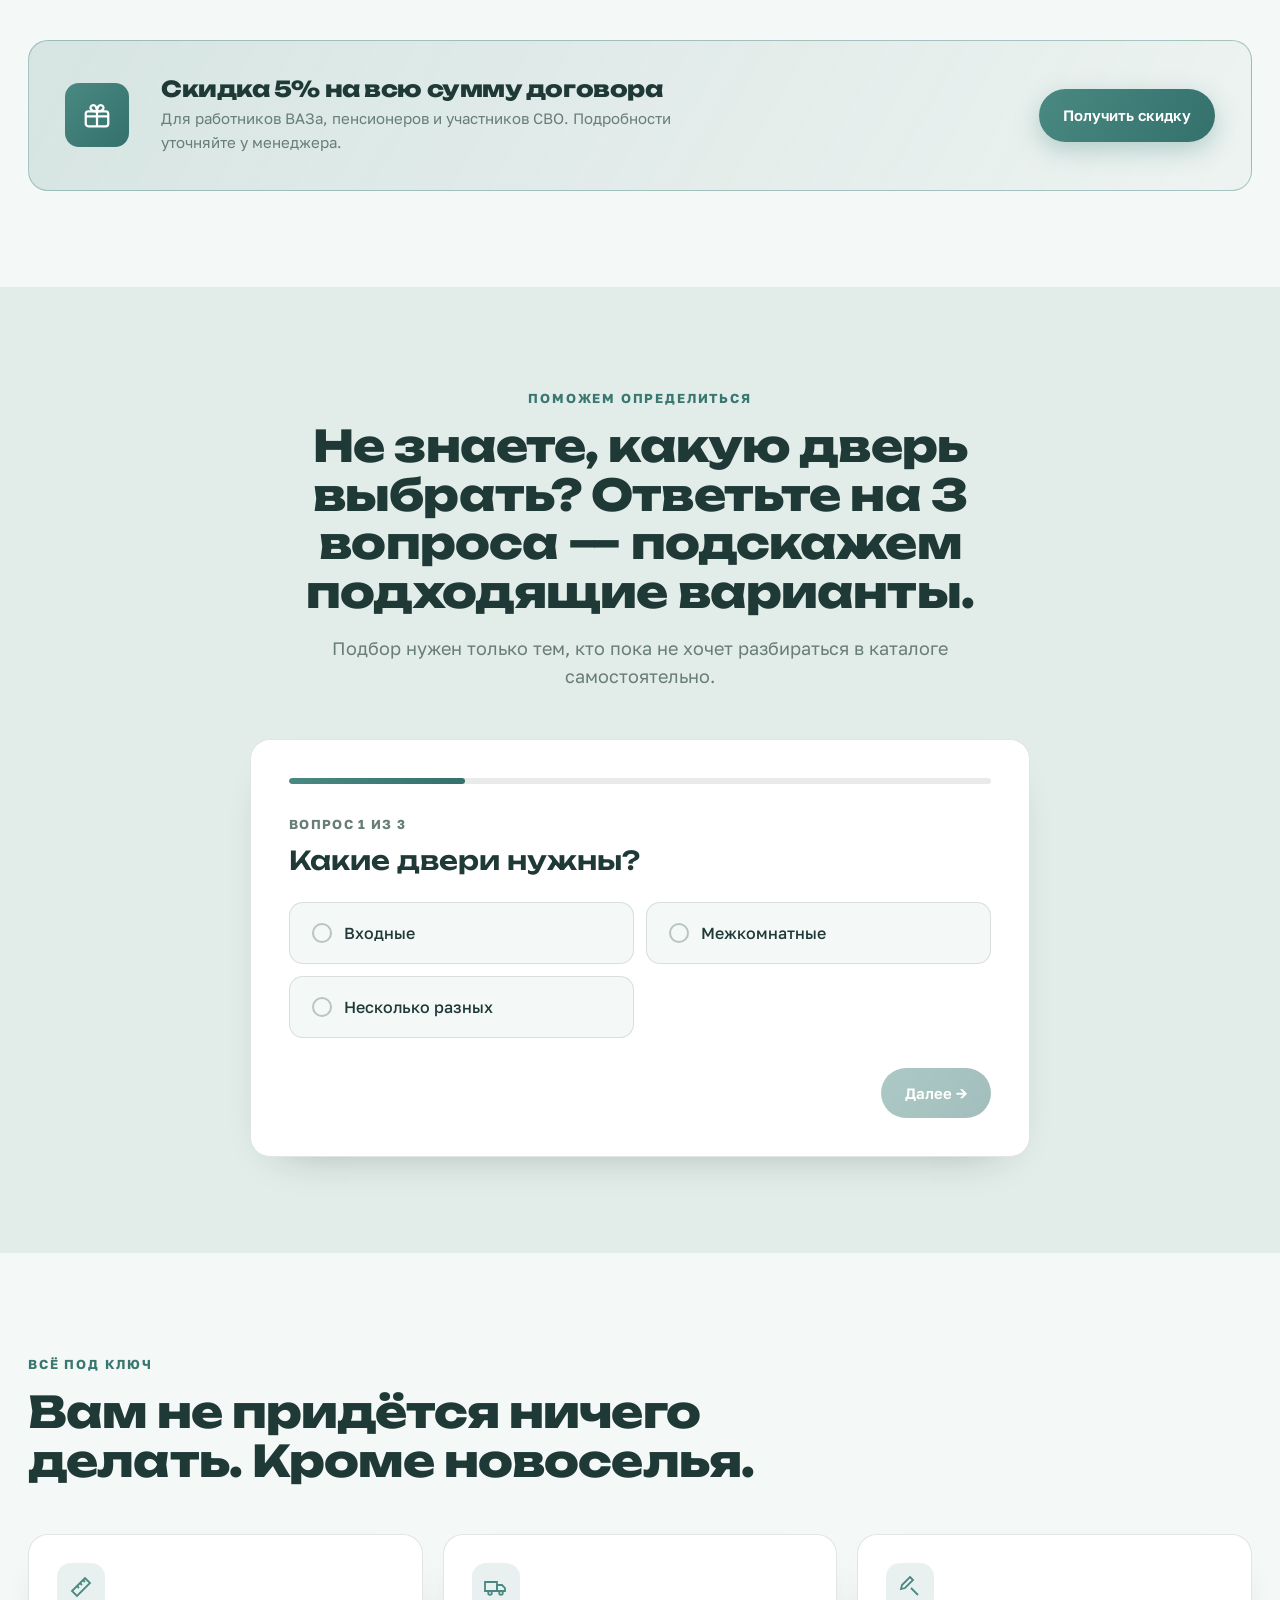
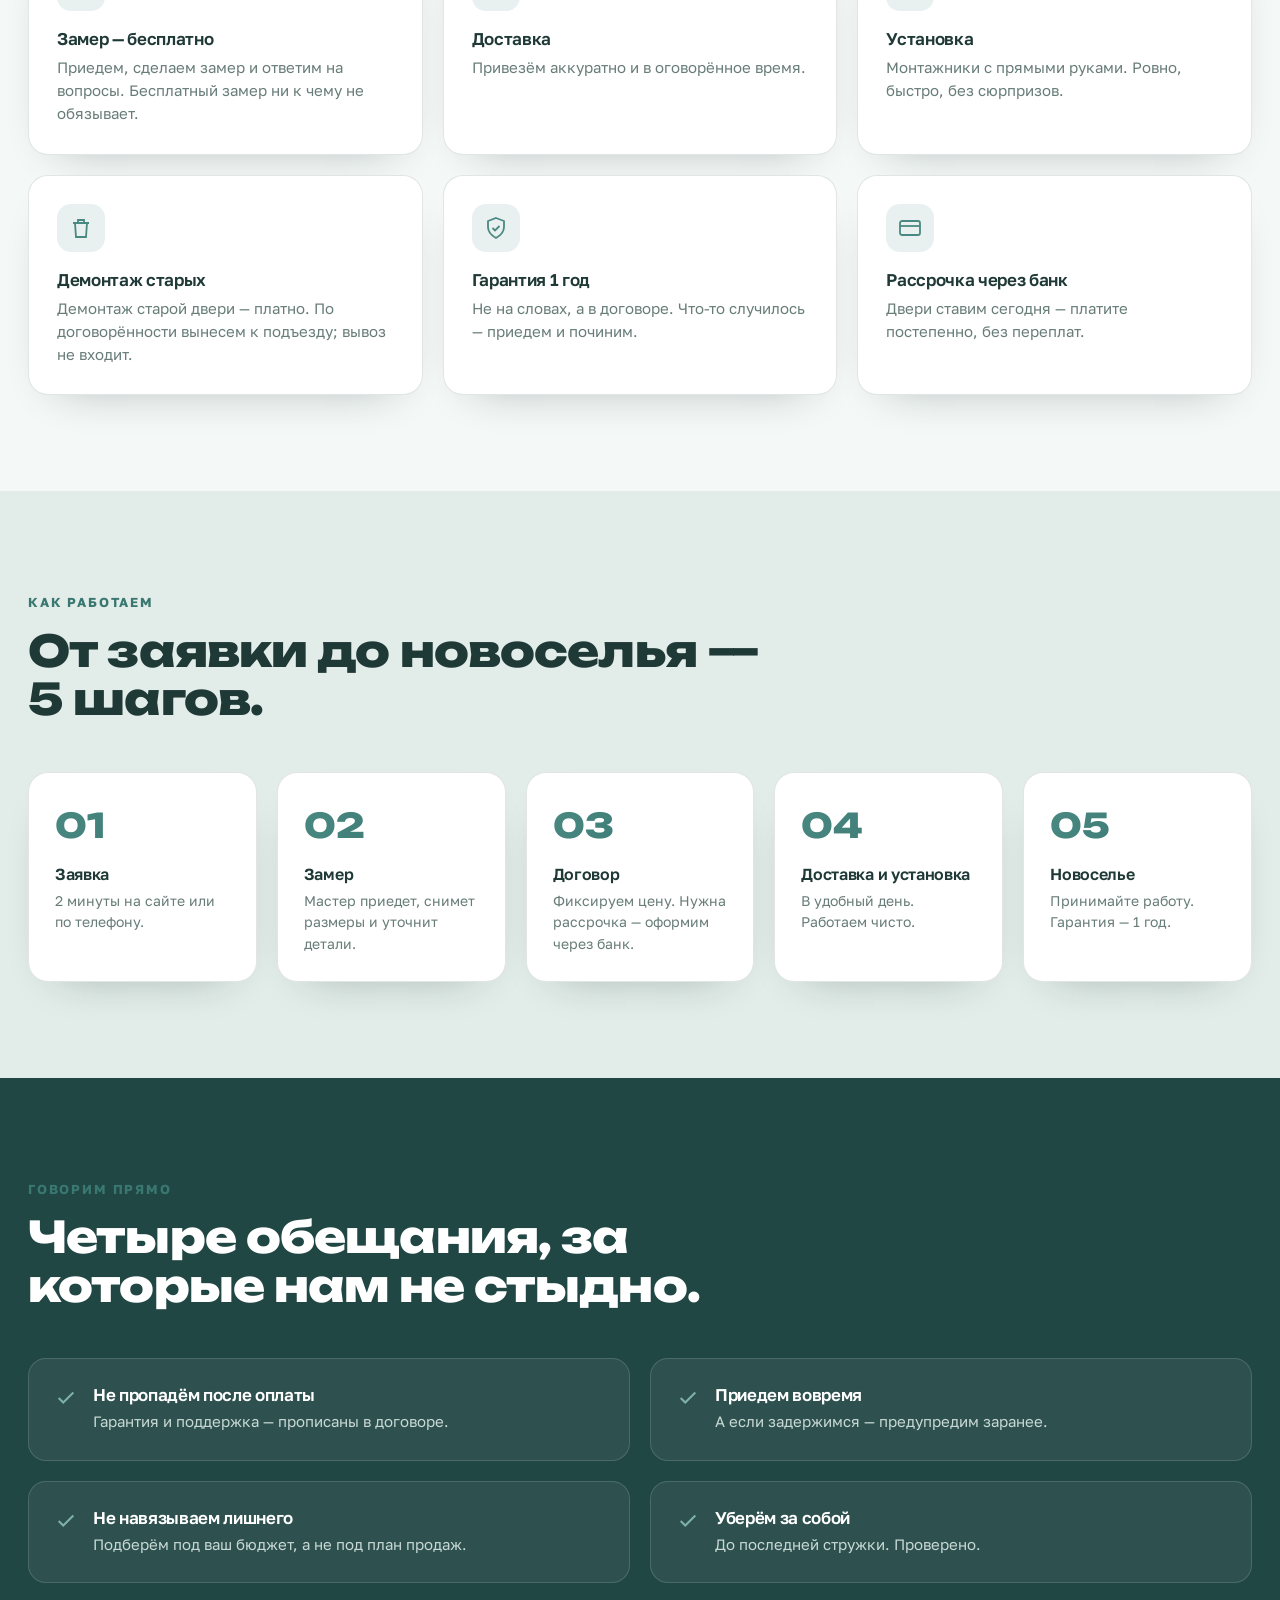
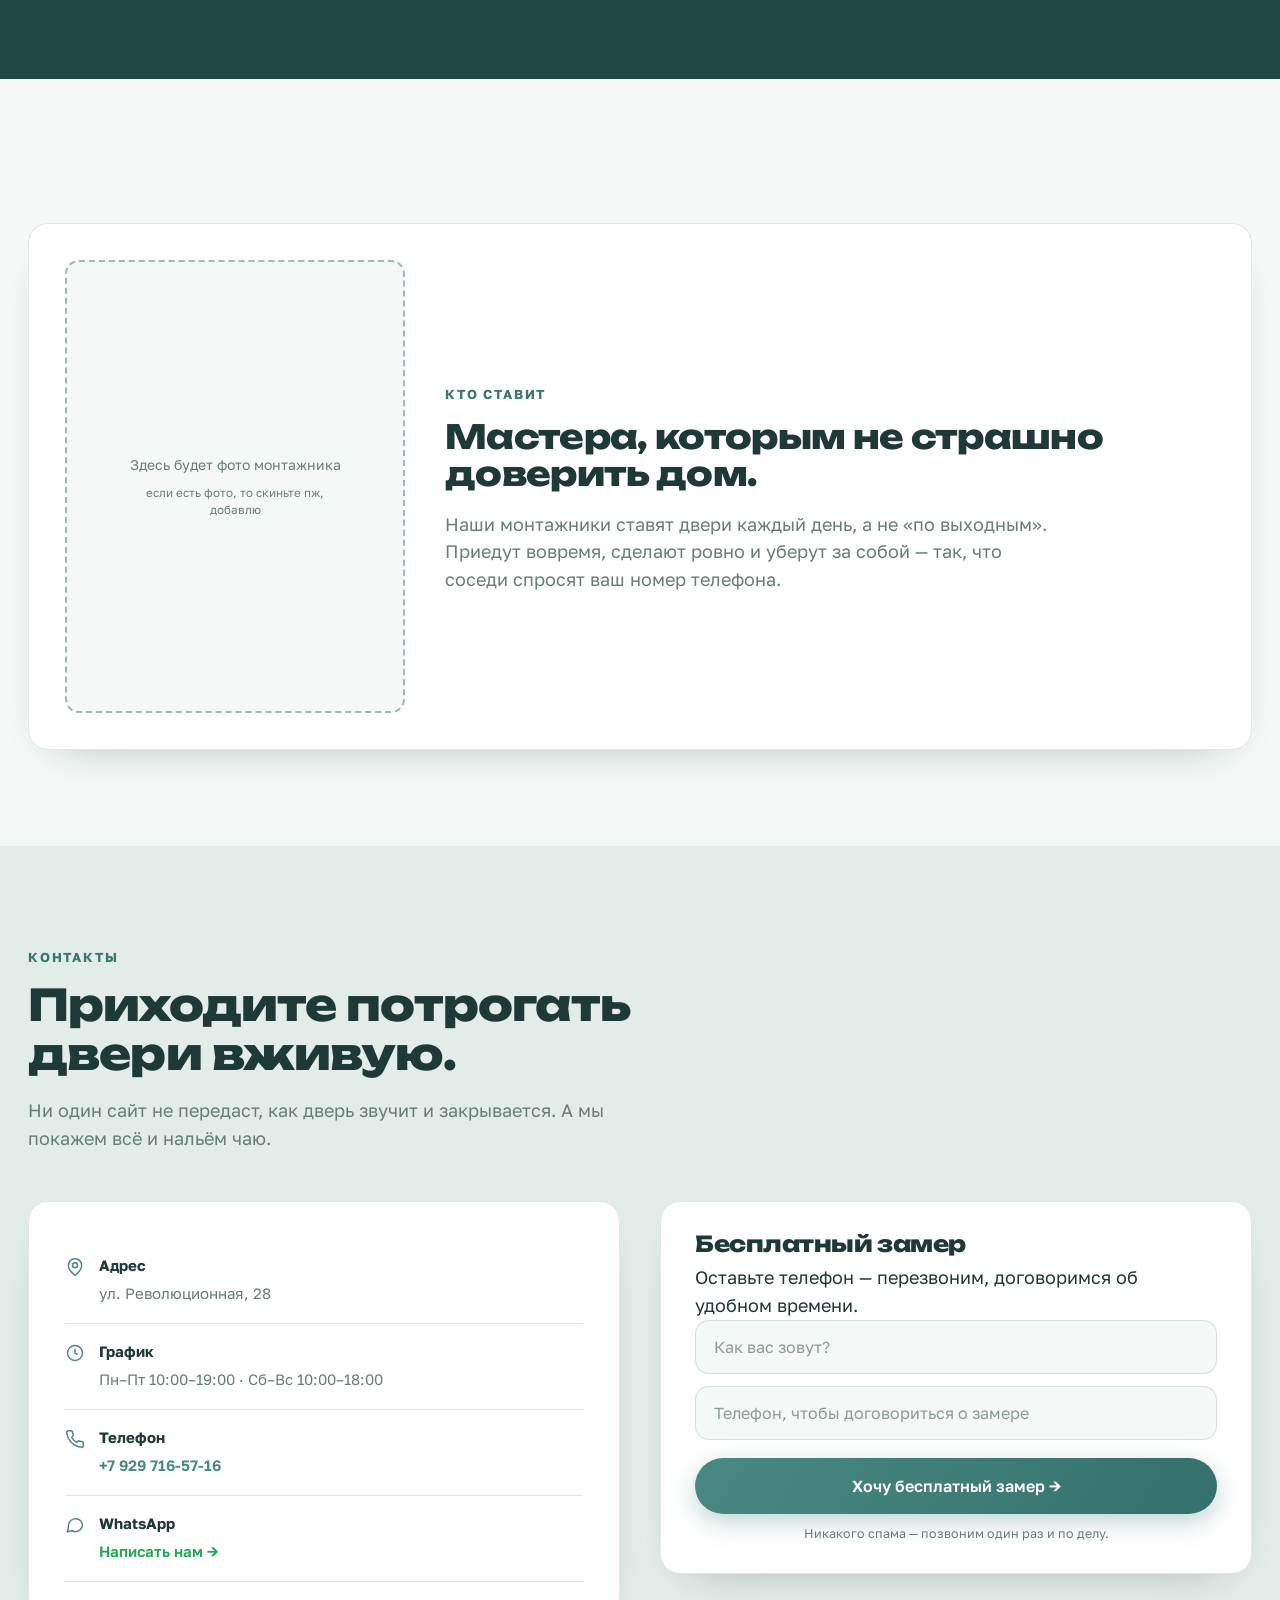
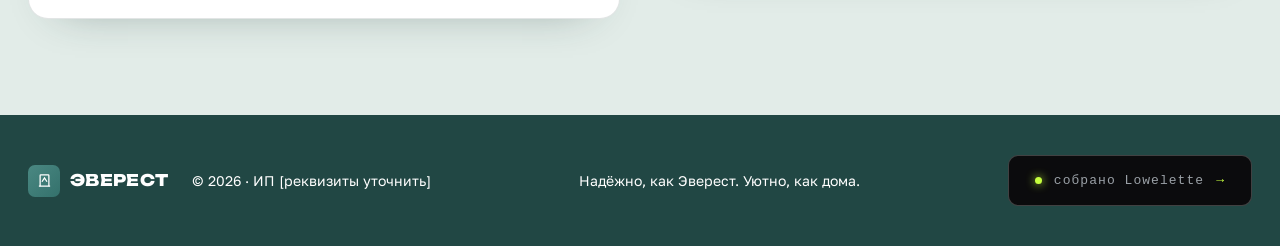
==== commit 68984156: "fix 2.1" ====
--- a/index.html
+++ b/index.html
@@ -63,7 +63,6 @@
 <div class="glow"></div>
 </div>
 </div>
-<div class="scroll-hint">Листайте — дверь откроется</div>
 </section>
 <!-- КАТАЛОГ -->
 <section id="catalog">
@@ -220,11 +219,11 @@
 <section>
 <div class="wrap">
 <div class="master reveal">
-<div class="master-photo">Здесь будет фото монтажника<br/><small>если есть фото, то скиньте пж, добавлю</small></div>
-<div>
-<span class="kicker">Кто ставит</span>
-<h2 style="font-size:clamp(24px,2.6vw,34px)">Мастера, которым не страшно доверить дом.</h2>
-<p class="lead" style="margin-top:12px">Наши монтажники ставят двери каждый день, а не «по выходным». Приедут вовремя, сделают ровно и уберут за собой — так, что соседи спросят ваш номер телефона.</p>
+<div class="master-photo" data-installer-photo><div class="master-photo-placeholder" data-installer-placeholder>Здесь будет фото монтажника<br/><small>если есть фото, то скиньте пж, добавлю</small></div></div>
+<div>
+<span class="kicker" data-setting="installer_kicker">Кто ставит</span>
+<h2 data-setting="installer_title" style="font-size:clamp(24px,2.6vw,34px)">Мастера, которым не страшно доверить дом.</h2>
+<p class="lead" data-setting="installer_text" style="margin-top:12px">Наши монтажники ставят двери каждый день, а не «по выходным». Приедут вовремя, сделают ровно и уберут за собой — так, что соседи спросят ваш номер телефона.</p>
 </div>
 </div>
 </div>
--- a/css/styles.css
+++ b/css/styles.css
@@ -163,8 +163,11 @@
 
   /* ======= МАСТЕР ======= */
   .master{display:grid;grid-template-columns:340px 1fr;gap:40px;align-items:center;margin-top:48px;background:var(--card);border:1px solid var(--line);border-radius:20px;padding:36px}
-  .master-photo{aspect-ratio:3/4;border-radius:14px;border:2px dashed rgba(199,123,46,.5);display:grid;place-items:center;color:var(--muted);font-size:14px;text-align:center;padding:20px;background:var(--bg)}
+  .master-photo{aspect-ratio:3/4;border-radius:14px;border:2px dashed rgba(199,123,46,.5);display:grid;place-items:center;color:var(--muted);font-size:14px;text-align:center;padding:20px;background:var(--bg);overflow:hidden}
   .master-photo small{display:block;max-width:230px;margin-top:10px;line-height:1.45}
+  .master-photo.has-photo{padding:0;border-style:solid;border-color:var(--line);background:var(--bg)}
+  .master-photo img{width:100%;height:100%;display:block;object-fit:cover;object-position:center}
+  .master-photo-placeholder{max-width:260px}
 
   /* ======= КОНТАКТЫ ======= */
   .contacts-grid{display:grid;grid-template-columns:1fr 1fr;gap:40px;margin-top:48px}
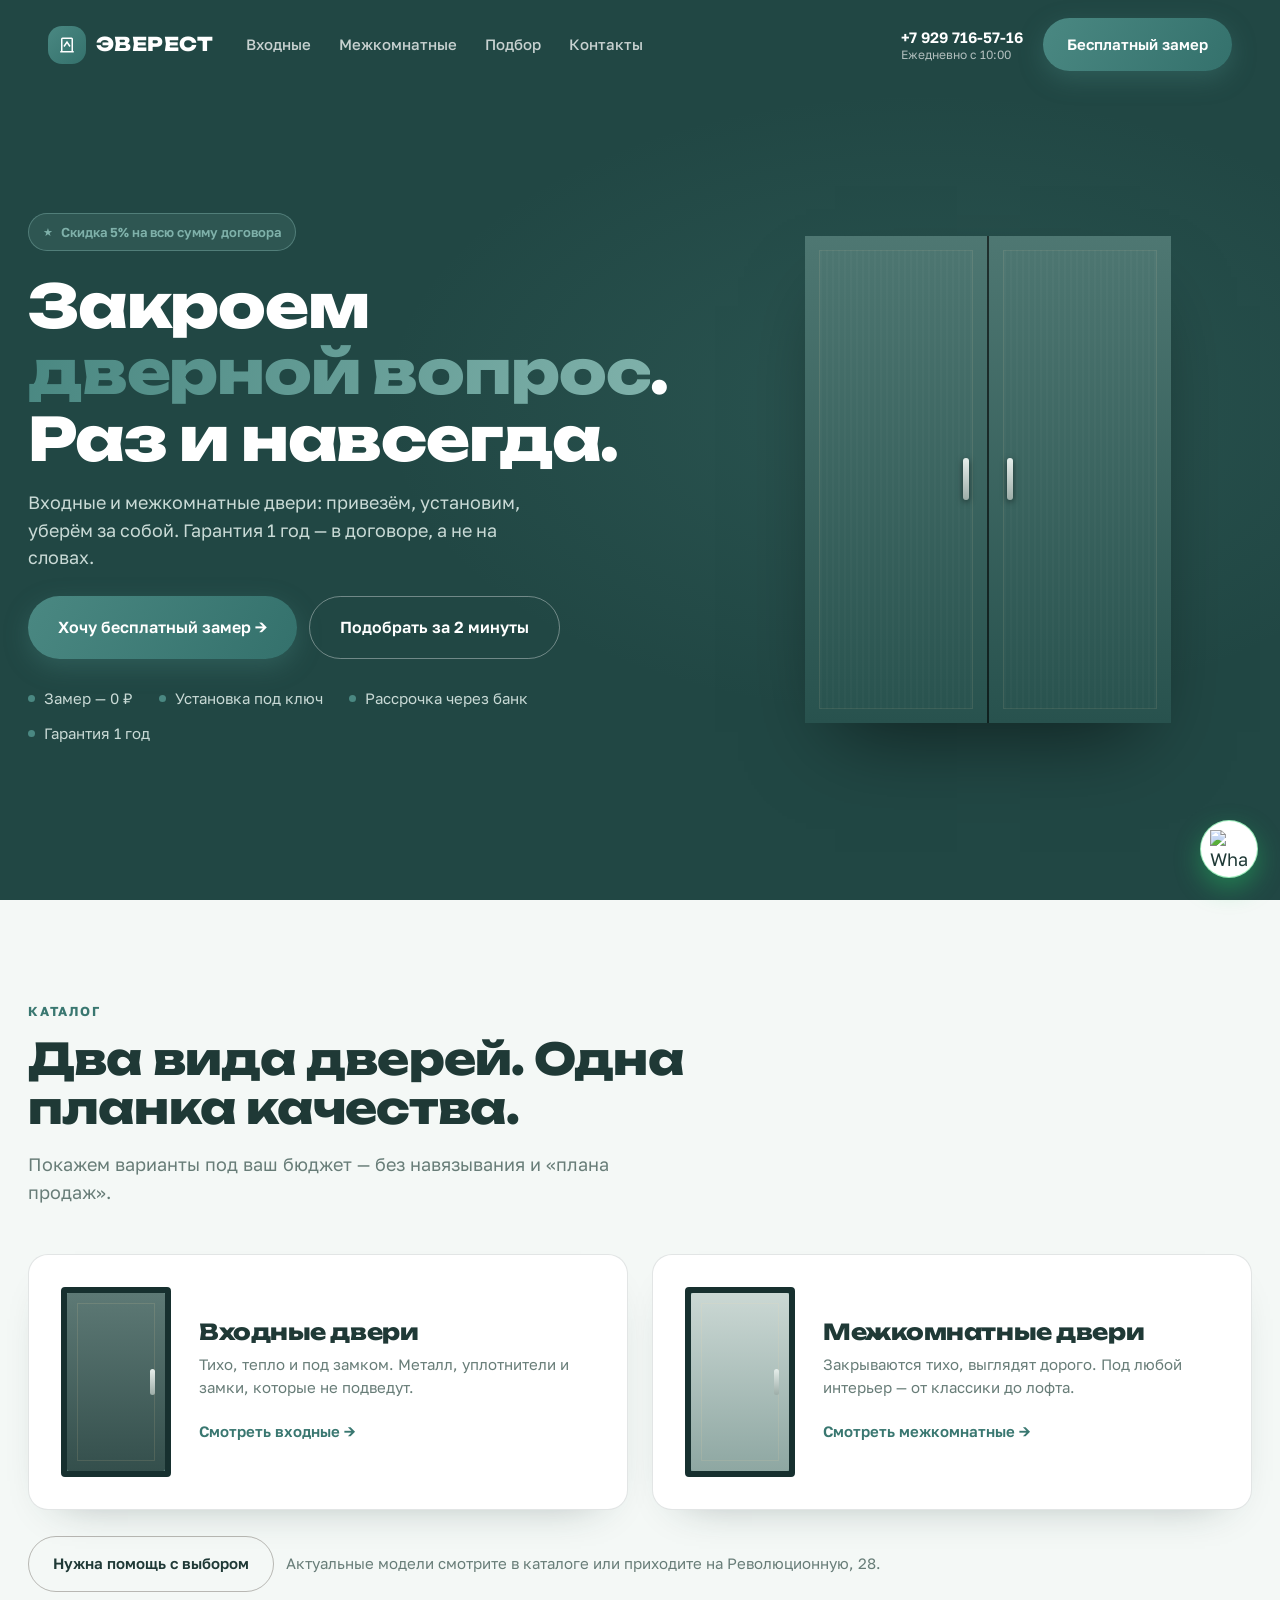
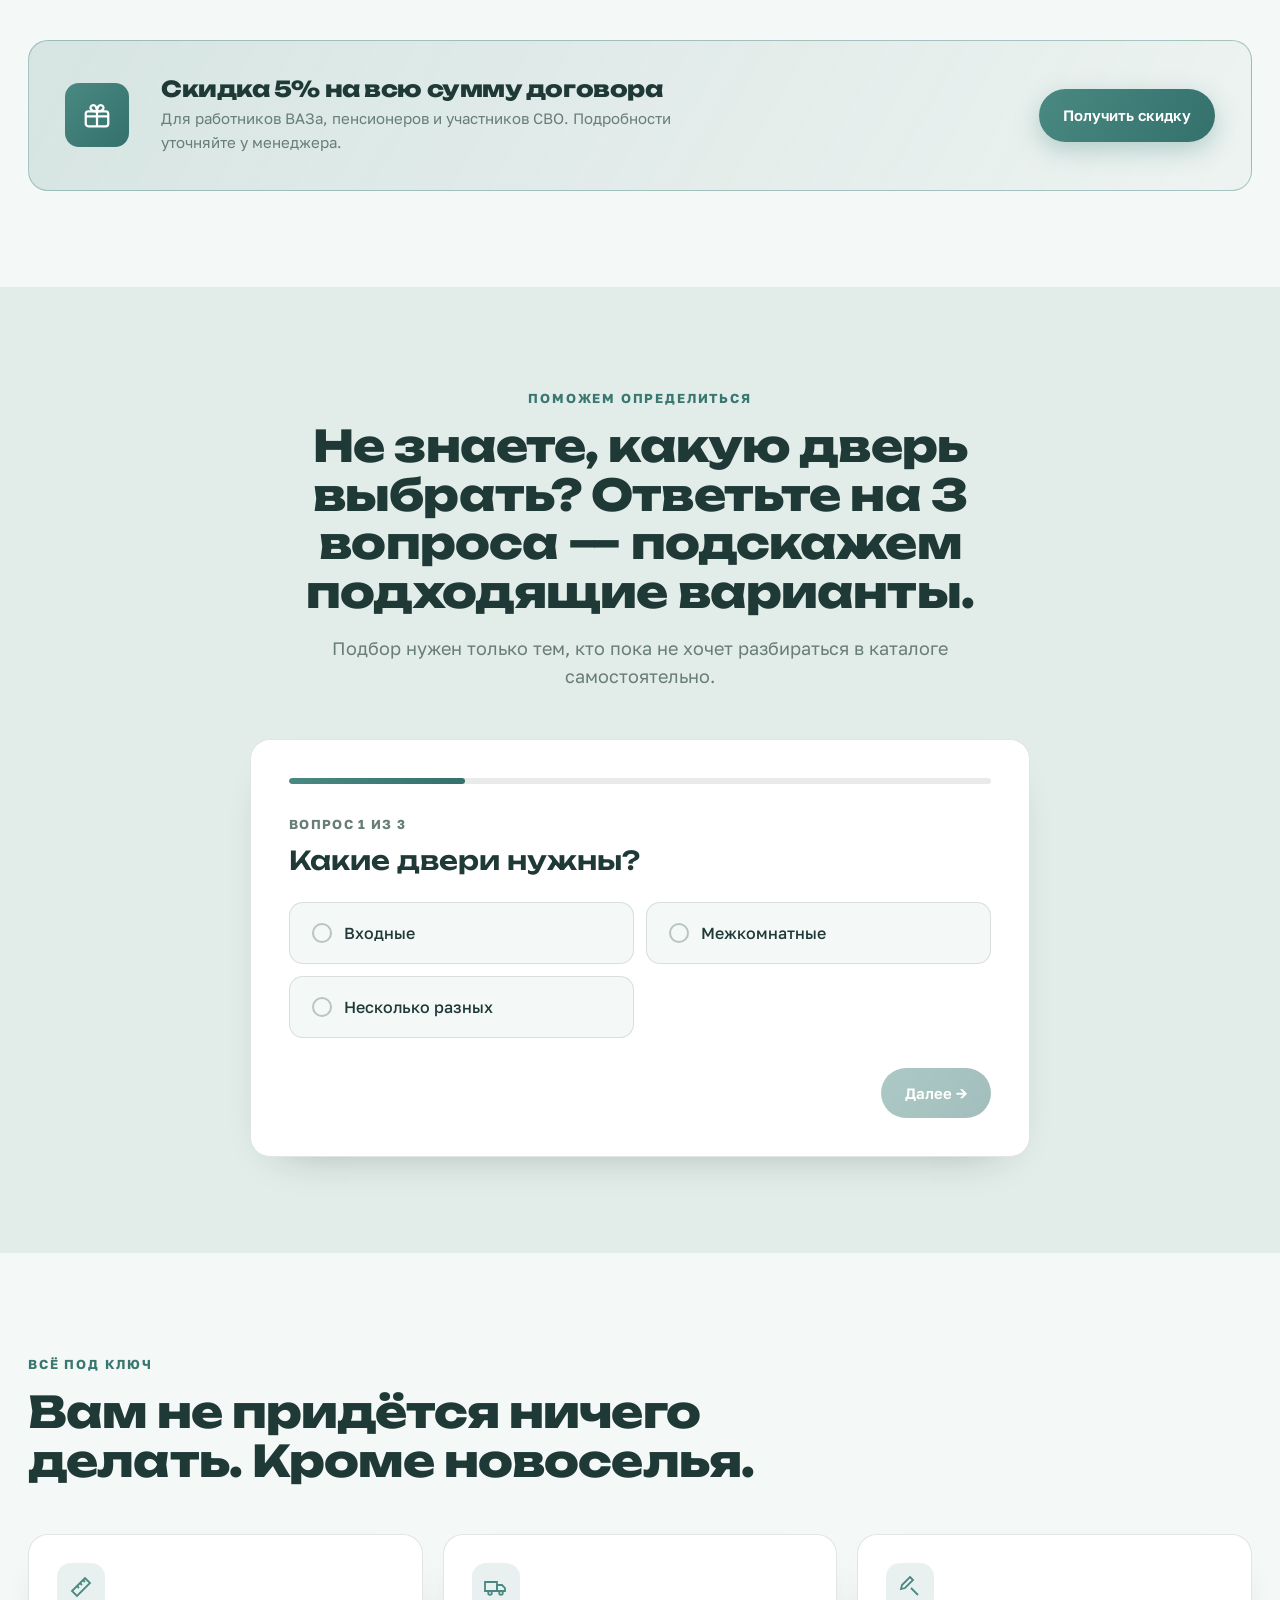
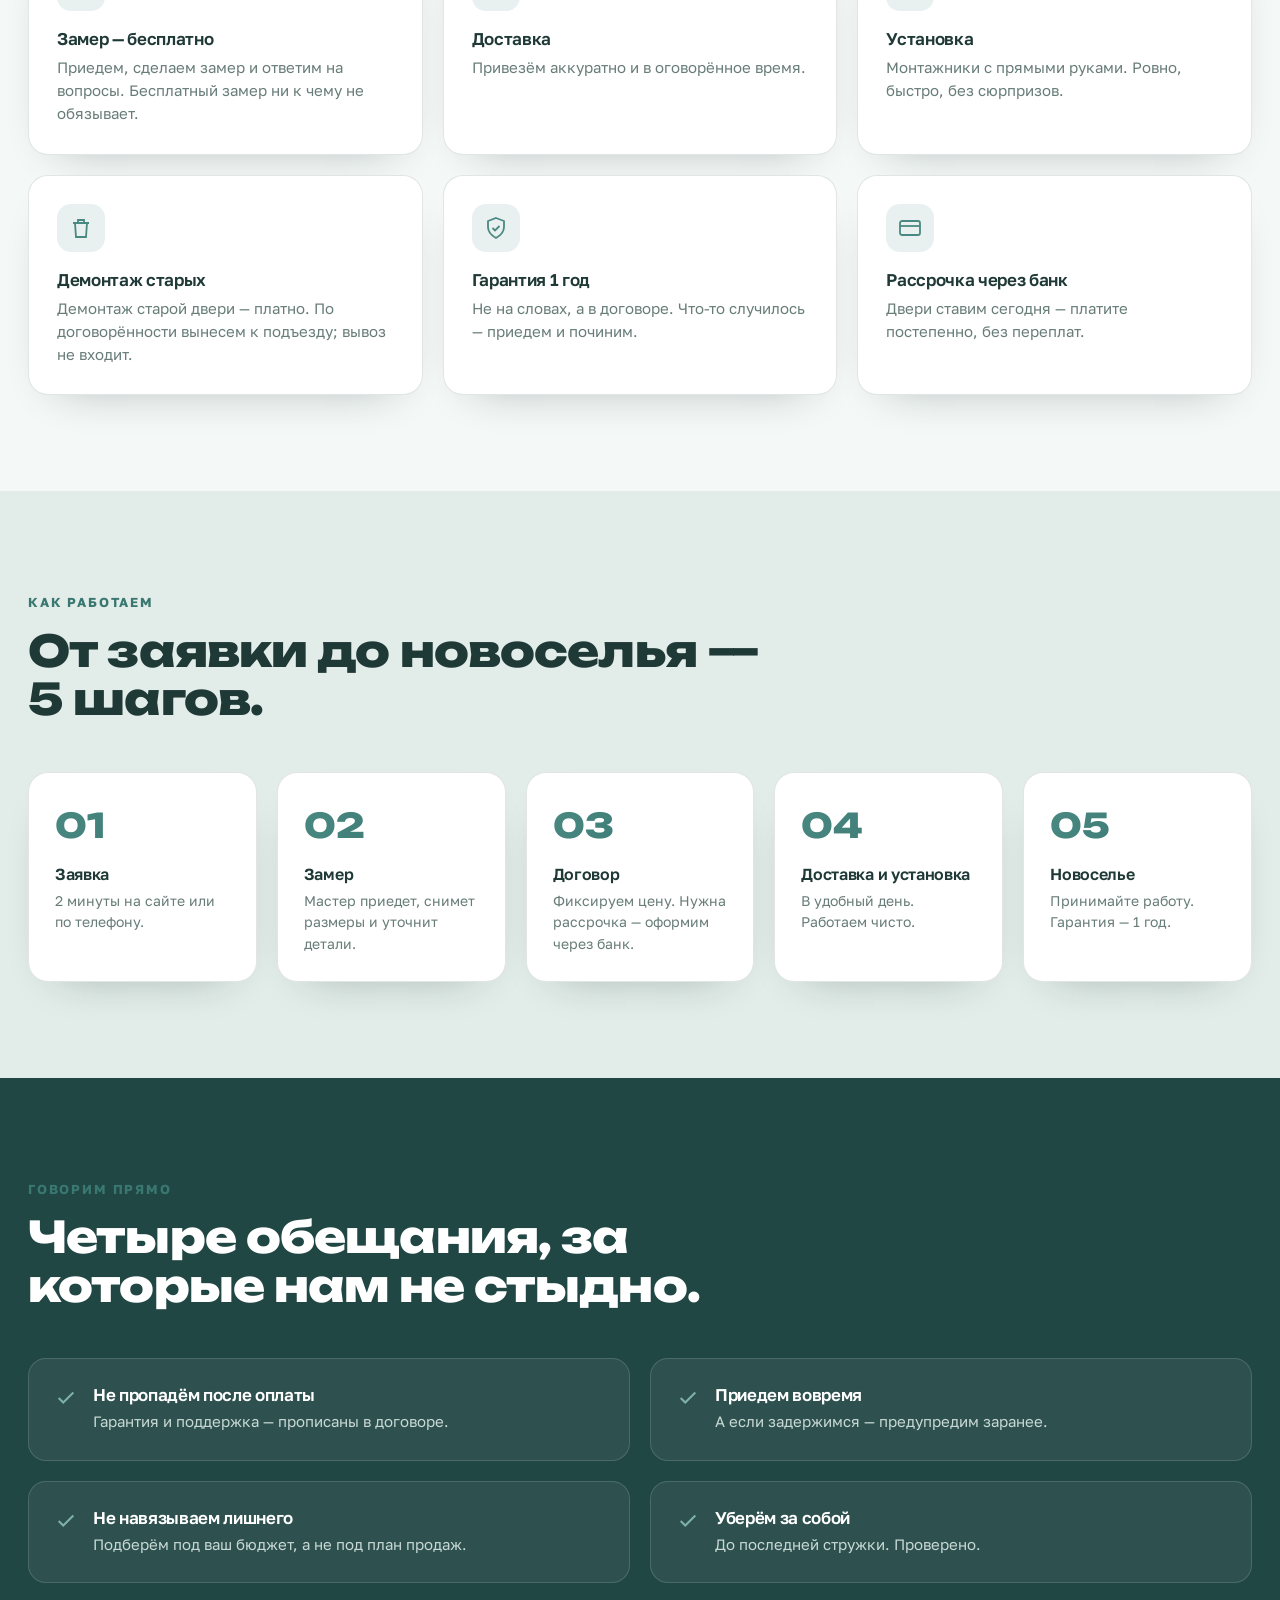
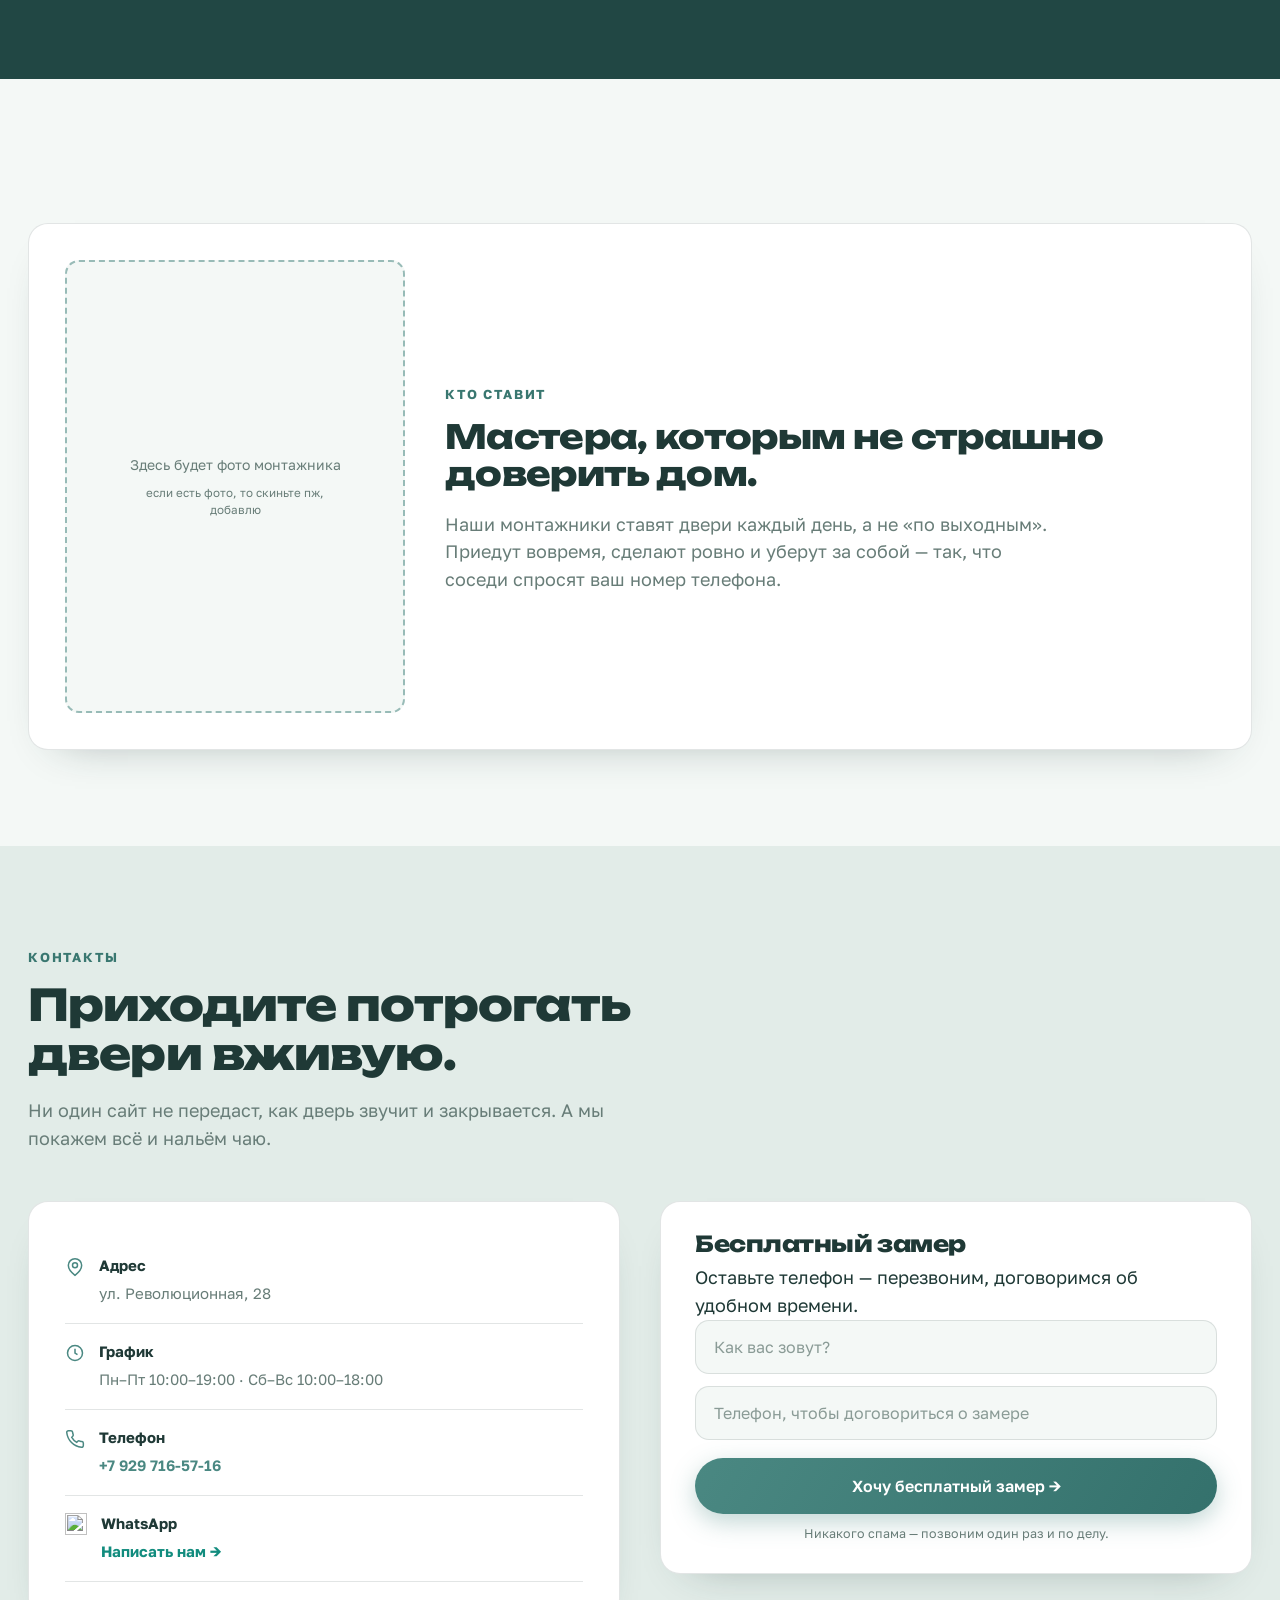
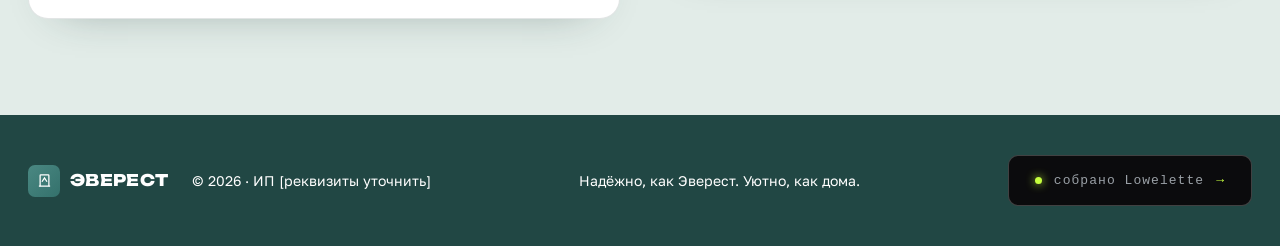
==== commit 2bcfd2c4: "fix 2.2" ====
--- a/index.html
+++ b/index.html
@@ -40,7 +40,7 @@
 <section class="hero dark">
 <div class="hero-grid">
 <div>
-<div class="badge">Скидка 5% на всю сумму договора</div>
+<div class="badge" data-promo-block><span data-setting="promo_title">Скидка 5% на всю сумму договора</span></div>
 <h1>Закроем <em>дверной вопрос</em>.<br/>Раз и навсегда.</h1>
 <p class="subtitle">Входные и межкомнатные двери: привезём, установим, уберём за собой. Гарантия 1 год — в договоре, а не на словах.</p>
 <div class="cta-row">
@@ -97,7 +97,7 @@
 </a>
 </div>
 <div class="cat-cta-row reveal">
-<a class="btn btn-ghost" href="#form">Нужна помощь с выбором</a><a class="btn btn-ghost" data-max-anchor="" data-max-link="" hidden="" href="#" rel="noopener" target="_blank">Написать в MAX</a>
+<a class="btn btn-ghost" href="#form">Нужна помощь с выбором</a><a class="btn btn-max messenger-btn" data-max-anchor="" data-max-link="" hidden="" href="#" rel="noopener" target="_blank"><img class="messenger-icon" src="https://max.ru/s/img/big-logo.png" alt="" aria-hidden="true">Написать в MAX</a>
 <span class="cat-note">Актуальные модели смотрите в каталоге или приходите на Революционную, 28.</span>
 </div>
 <!-- АКЦИЯ -->
@@ -253,12 +253,12 @@
 <svg fill="none" height="20" stroke="currentColor" stroke-width="1.8" viewbox="0 0 24 24" width="20"><path d="M22 16.9v3a2 2 0 0 1-2.2 2A19.8 19.8 0 0 1 2.1 4.2 2 2 0 0 1 4.1 2h3a2 2 0 0 1 2 1.7c.1 1 .4 2 .7 2.9a2 2 0 0 1-.5 2.1L8.1 10a16 16 0 0 0 6 6l1.2-1.2a2 2 0 0 1 2.1-.5c1 .3 2 .6 3 .7a2 2 0 0 1 1.6 2z"></path></svg>
 <div><b>Второй телефон</b><span><a data-setting-phone="secondary" href="#" style="color:var(--accent);font-weight:600">—</a></span></div>
 </div>
-<div class="c-row" data-wa-block>
-<svg fill="none" height="20" stroke="currentColor" stroke-width="1.8" viewbox="0 0 24 24" width="20"><path d="M21 11.5a8.5 8.5 0 0 1-8.5 8.5c-1.5 0-3-.4-4.2-1.1L3 20l1.1-5.3A8.5 8.5 0 1 1 21 11.5z"></path></svg>
-<div><b>WhatsApp</b><span><a data-wa-link="" href="#" style="color:#1DA851;font-weight:600" target="_blank">Написать нам →</a></span></div>
-</div><div class="c-row" data-max-link="" data-max-block hidden>
-<svg fill="none" height="20" stroke="currentColor" stroke-width="1.8" viewbox="0 0 24 24" width="20"><path d="M4 5h16v14H4z"></path><path d="M7 15V9l5 4 5-4v6"></path></svg>
-<div><b>MAX</b><span><a data-max-anchor="" href="#" rel="noopener" style="color:var(--accent);font-weight:600" target="_blank">Написать нам →</a></span></div>
+<div class="c-row messenger-contact" data-wa-block>
+<img class="messenger-contact-icon" src="https://static.whatsapp.net/rsrc.php/y1/r/FJbTMJqMap7.svg" alt="" aria-hidden="true">
+<div><b>WhatsApp</b><span><a class="wa-text-link" data-wa-link="" href="#" target="_blank">Написать нам →</a></span></div>
+</div><div class="c-row messenger-contact" data-max-link="" data-max-block hidden>
+<img class="messenger-contact-icon" src="https://max.ru/s/img/big-logo.png" alt="" aria-hidden="true">
+<div><b>MAX</b><span><a class="max-text-link" data-max-anchor="" href="#" rel="noopener" target="_blank">Написать нам →</a></span></div>
 </div>
 </div>
 <form class="form reveal" data-lead-form="" data-source="Форма «Бесплатный замер»" id="form" novalidate="">
@@ -354,9 +354,7 @@
 </script>
 </footer>
 <!-- ПЛАВАЮЩИЙ WHATSAPP -->
-<a aria-label="Написать в WhatsApp" class="wa-float" data-wa-link="" data-wa-text="Здравствуйте! Хочу подобрать дверь." href="#" target="_blank">
-<svg fill="currentColor" height="28" viewbox="0 0 24 24" width="28"><path d="M12 2a10 10 0 0 0-8.6 15.1L2 22l5-1.3A10 10 0 1 0 12 2zm0 18.2c-1.5 0-3-.4-4.3-1.2l-.3-.2-3 .8.8-2.9-.2-.3A8.2 8.2 0 1 1 12 20.2zm4.6-6.1c-.3-.1-1.5-.7-1.7-.8-.2-.1-.4-.1-.6.1-.2.3-.7.8-.8 1-.1.2-.3.2-.5.1a6.7 6.7 0 0 1-3.4-3c-.3-.4 0-.5.1-.7l.4-.5c.1-.2.1-.3.2-.5 0-.2 0-.4-.1-.5l-.8-1.9c-.2-.5-.4-.4-.6-.4h-.5c-.2 0-.5.1-.7.3-.2.3-.9.9-.9 2.2s.9 2.5 1.1 2.7c.1.2 1.9 2.9 4.6 4a15 15 0 0 0 1.5.6c.6.2 1.2.2 1.7.1.5-.1 1.5-.6 1.7-1.2.2-.6.2-1.1.2-1.2-.1-.1-.3-.2-.6-.3z"></path></svg>
-</a>
+<a aria-label="Написать в WhatsApp" class="wa-float" data-wa-link="" data-wa-text="Здравствуйте! Хочу подобрать дверь." href="#" target="_blank"><img class="wa-official-icon" src="https://static.whatsapp.net/rsrc.php/y1/r/FJbTMJqMap7.svg" alt="WhatsApp"></a>
 <!-- МОБИЛЬНАЯ ПЛАШКА -->
 <div class="mobile-bar">
 <a class="btn btn-ghost" data-setting-phone="primary" href="tel:+79297165716">📞 Позвонить</a>
--- a/css/styles.css
+++ b/css/styles.css
@@ -324,3 +324,19 @@
   .mobile-bar{padding-left:10px;padding-right:10px;gap:8px}
   .mobile-bar .btn{font-size:13px;padding:12px 9px}
 }
+
+
+/* ===== Everest v6.6 — official messenger marks ===== */
+.messenger-btn{display:inline-flex!important;align-items:center;justify-content:center;gap:8px}
+.messenger-icon{display:inline-block;width:20px;height:20px;flex:0 0 20px;object-fit:contain}
+.btn-max{background:#471AFF!important;border-color:#471AFF!important;color:#fff!important}
+.btn-max:hover{background:#3c12df!important;border-color:#3c12df!important;box-shadow:0 10px 28px rgba(71,26,255,.24)}
+.btn-whatsapp{border-color:#25D366!important;color:#128C7E!important;background:#fff!important}
+.messenger-contact-icon{width:22px;height:22px;object-fit:contain;align-self:flex-start;margin-top:1px}
+.messenger-contact .wa-text-link{color:#128C7E!important;font-weight:700}
+.messenger-contact .max-text-link{color:#471AFF!important;font-weight:700}
+.wa-float{background:#fff!important;border:1px solid rgba(37,211,102,.45)!important;color:inherit!important}
+.wa-float .wa-official-icon{display:block;width:38px;height:38px;object-fit:contain}
+.hero .badge[data-promo-block]{display:inline-flex;align-items:center}
+.hero .badge[data-promo-block][hidden]{display:none!important}
+.btn-max .messenger-icon{background:#fff;border-radius:6px;padding:2px;box-sizing:border-box}
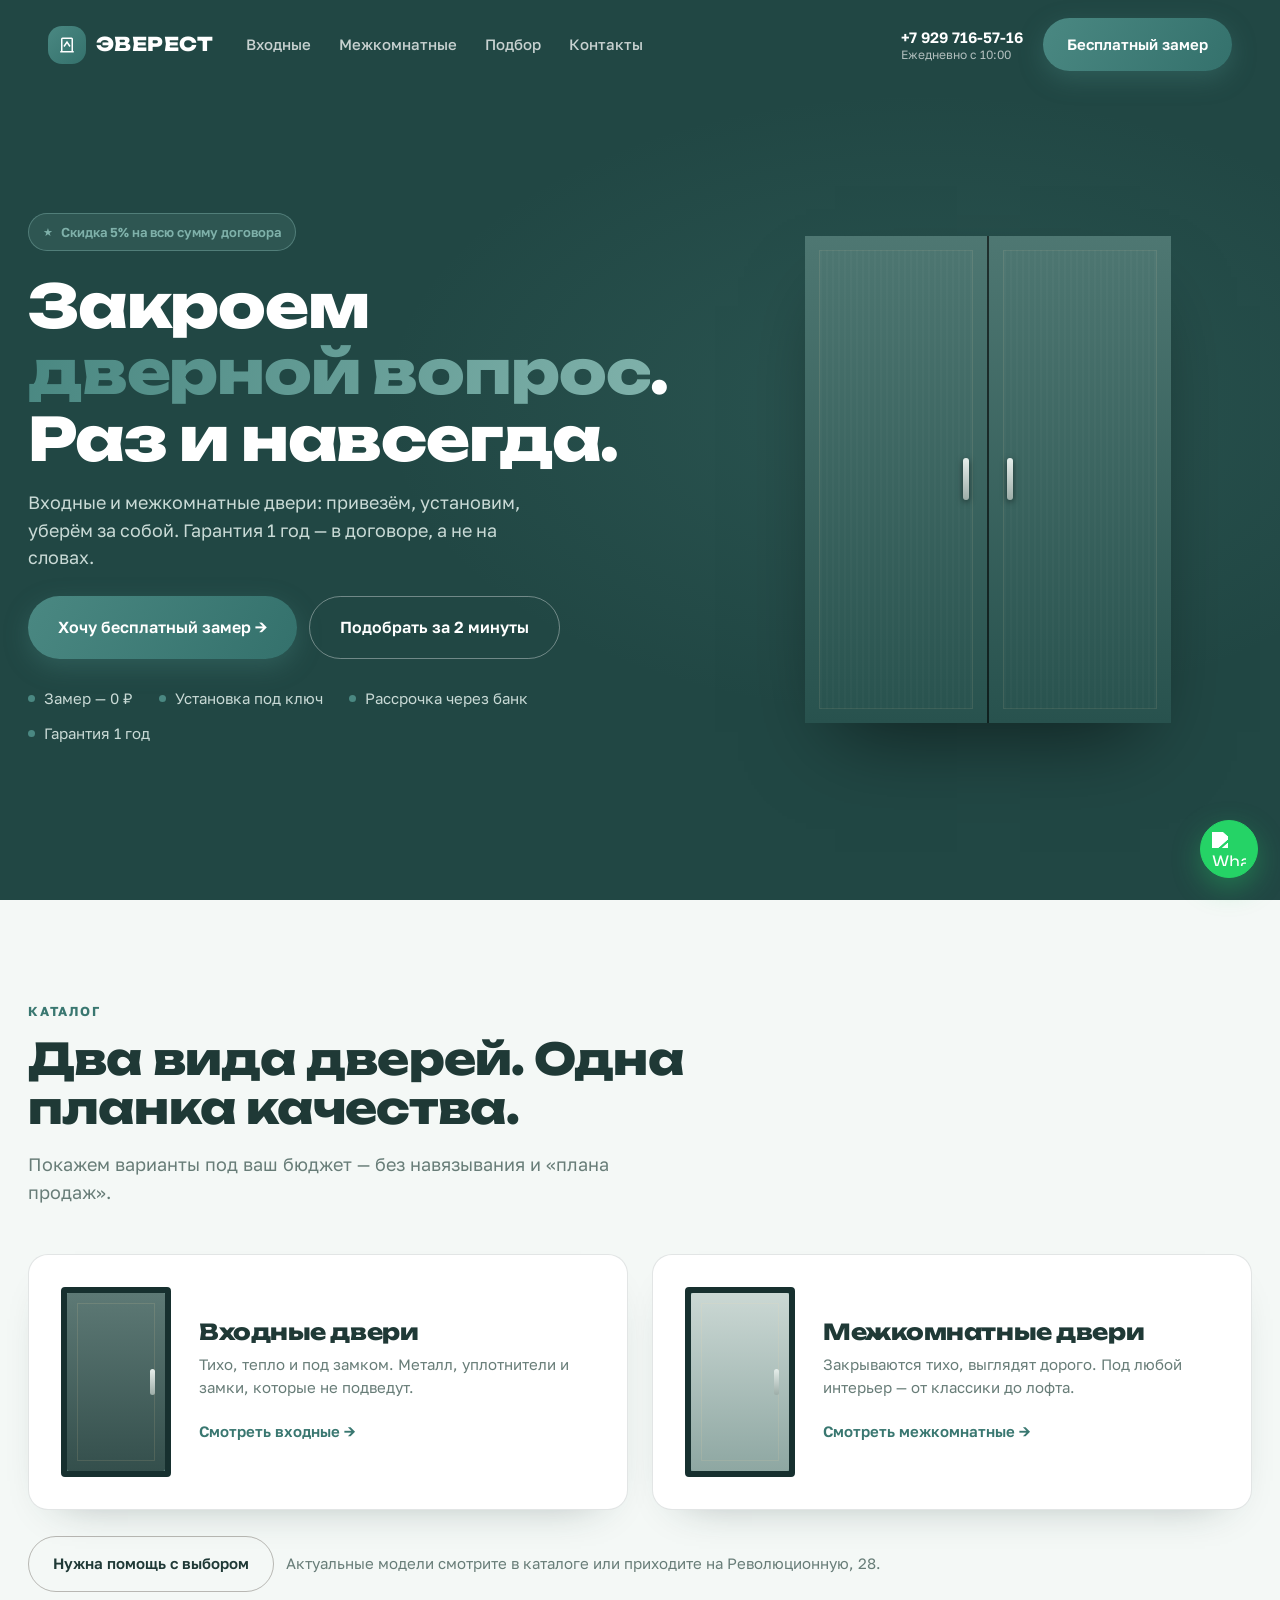
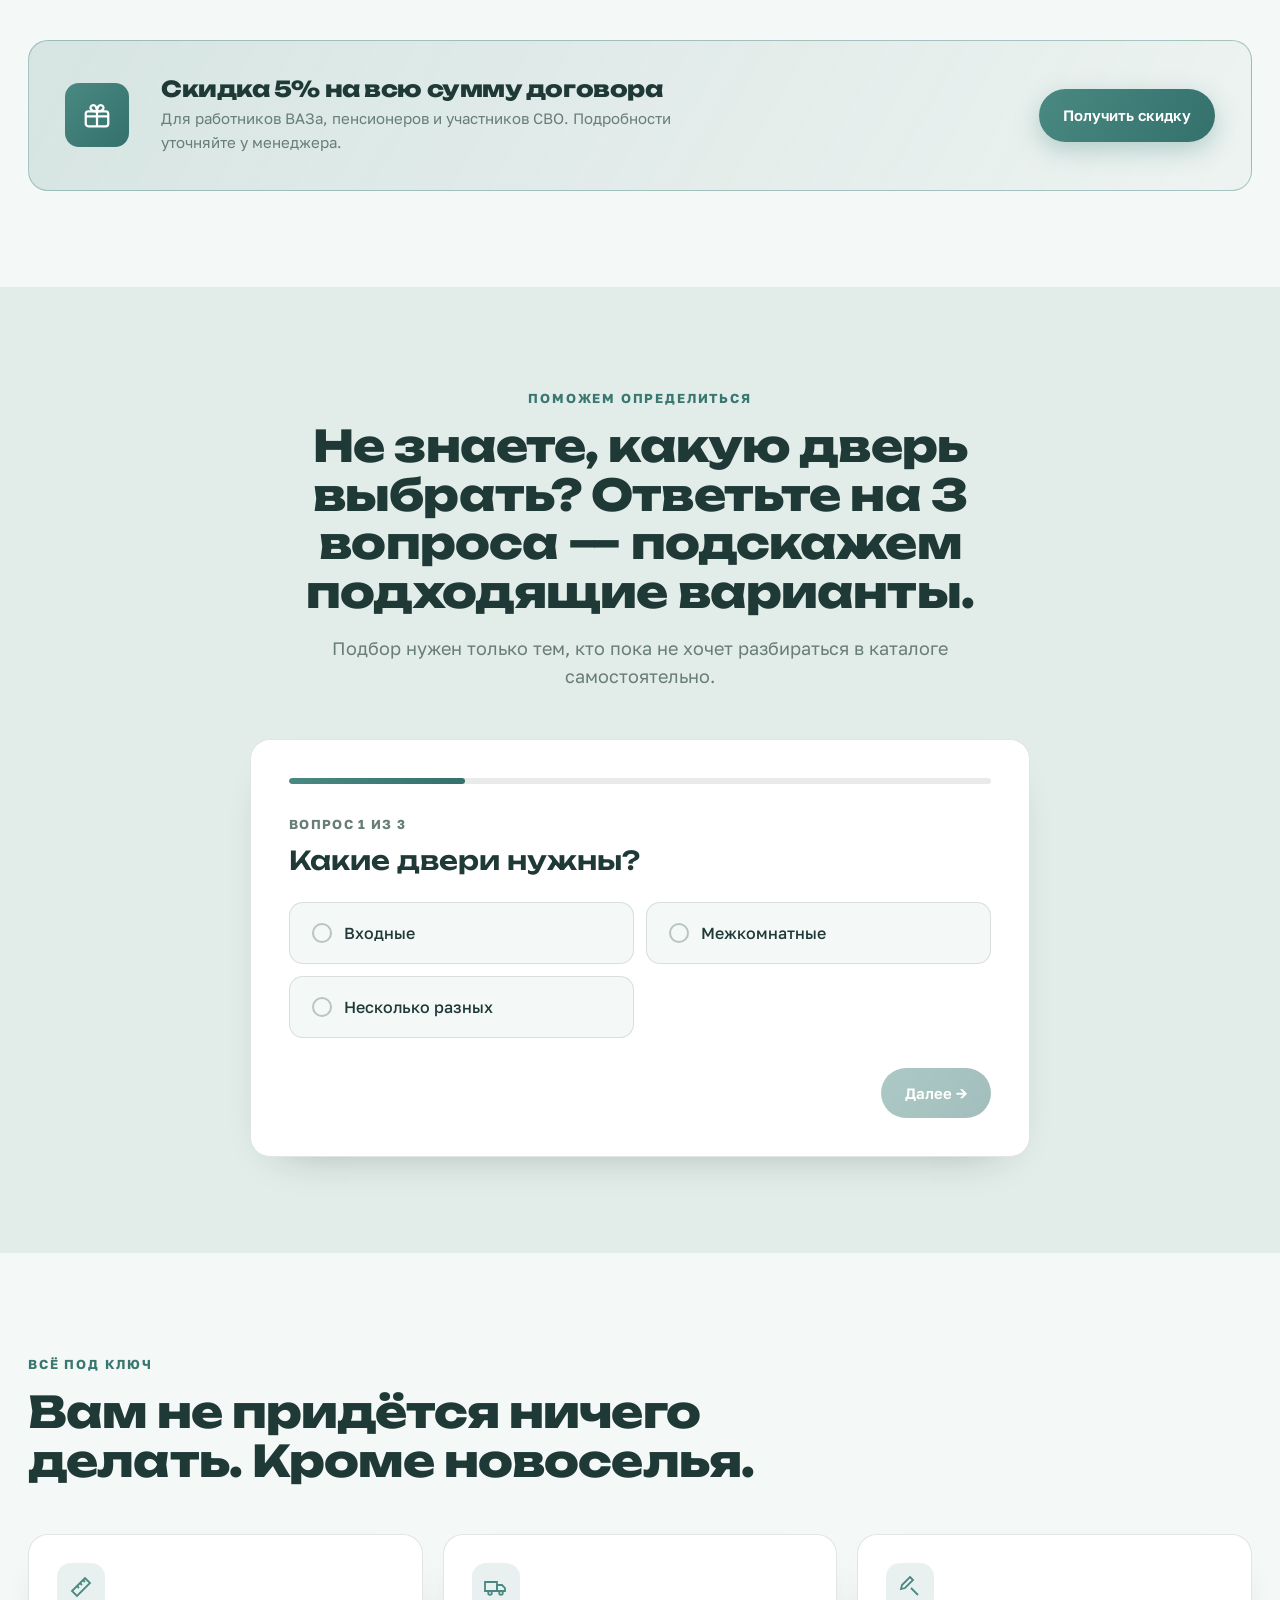
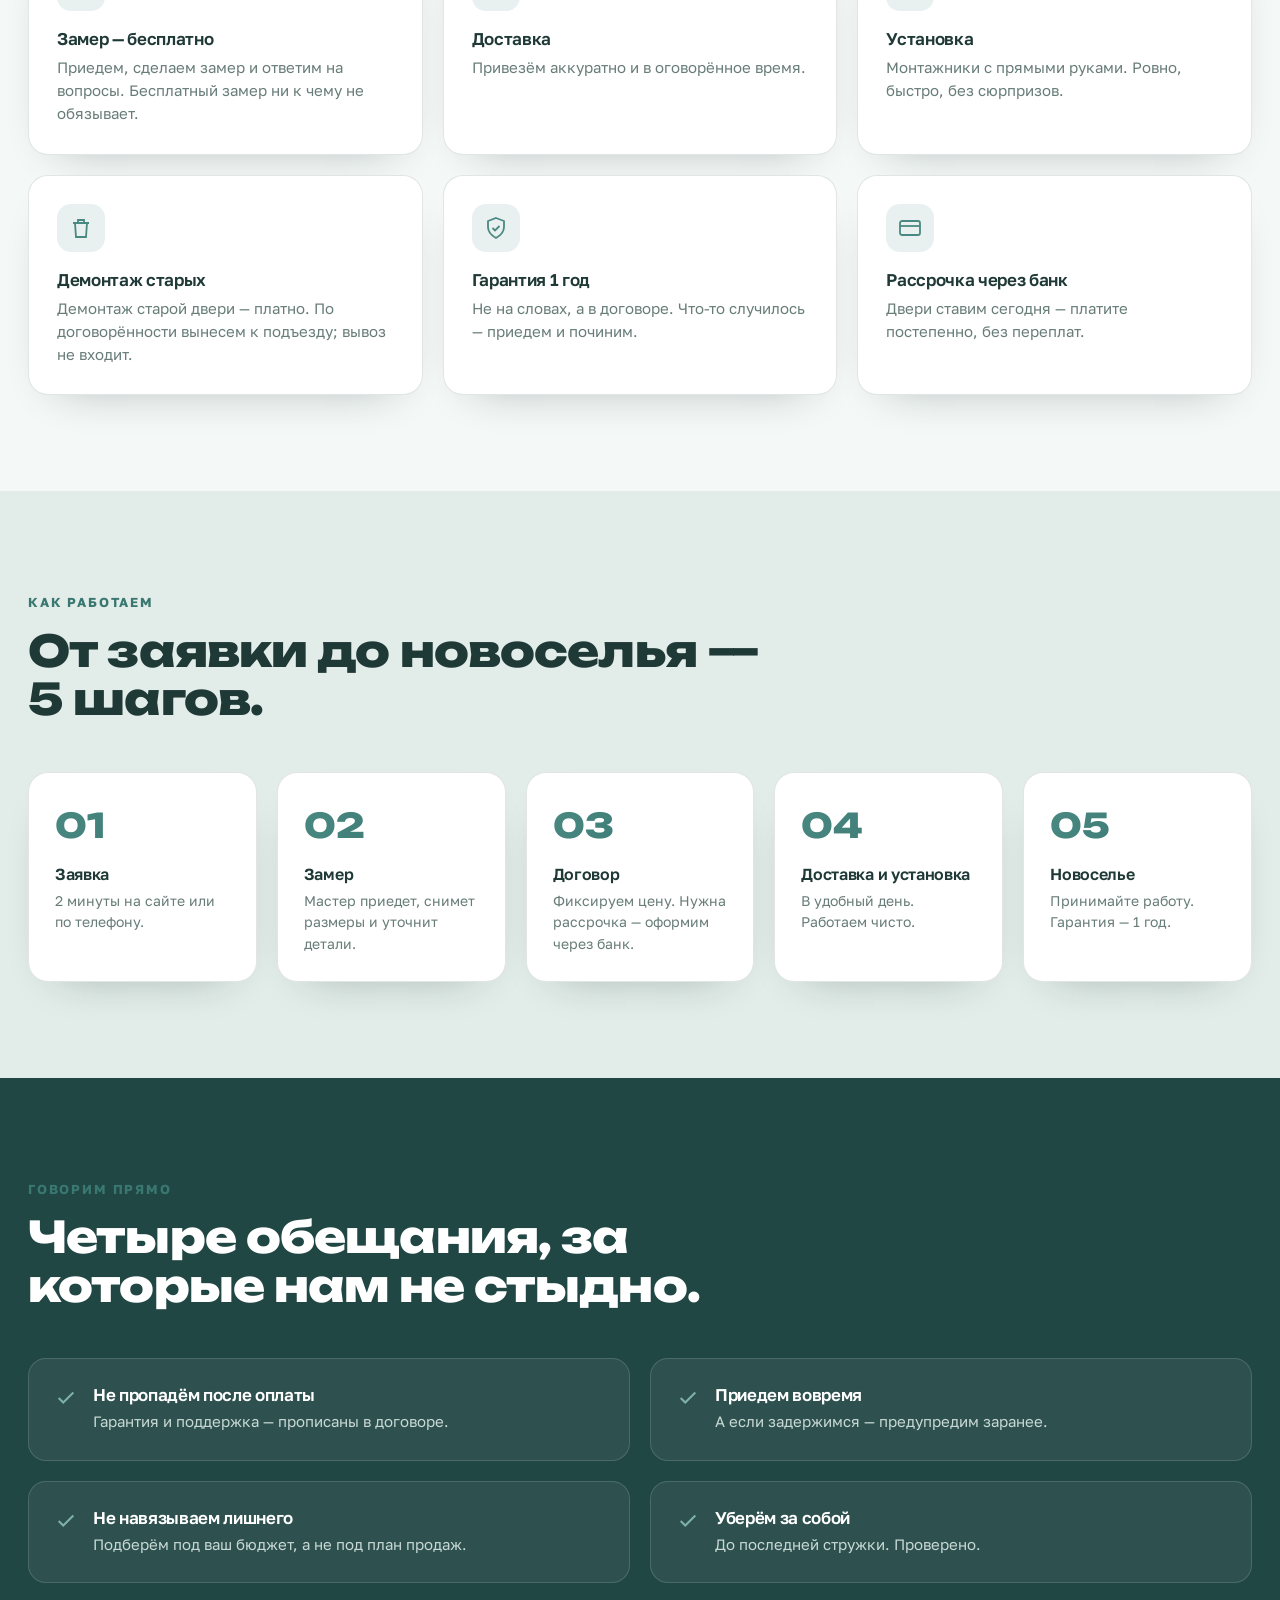
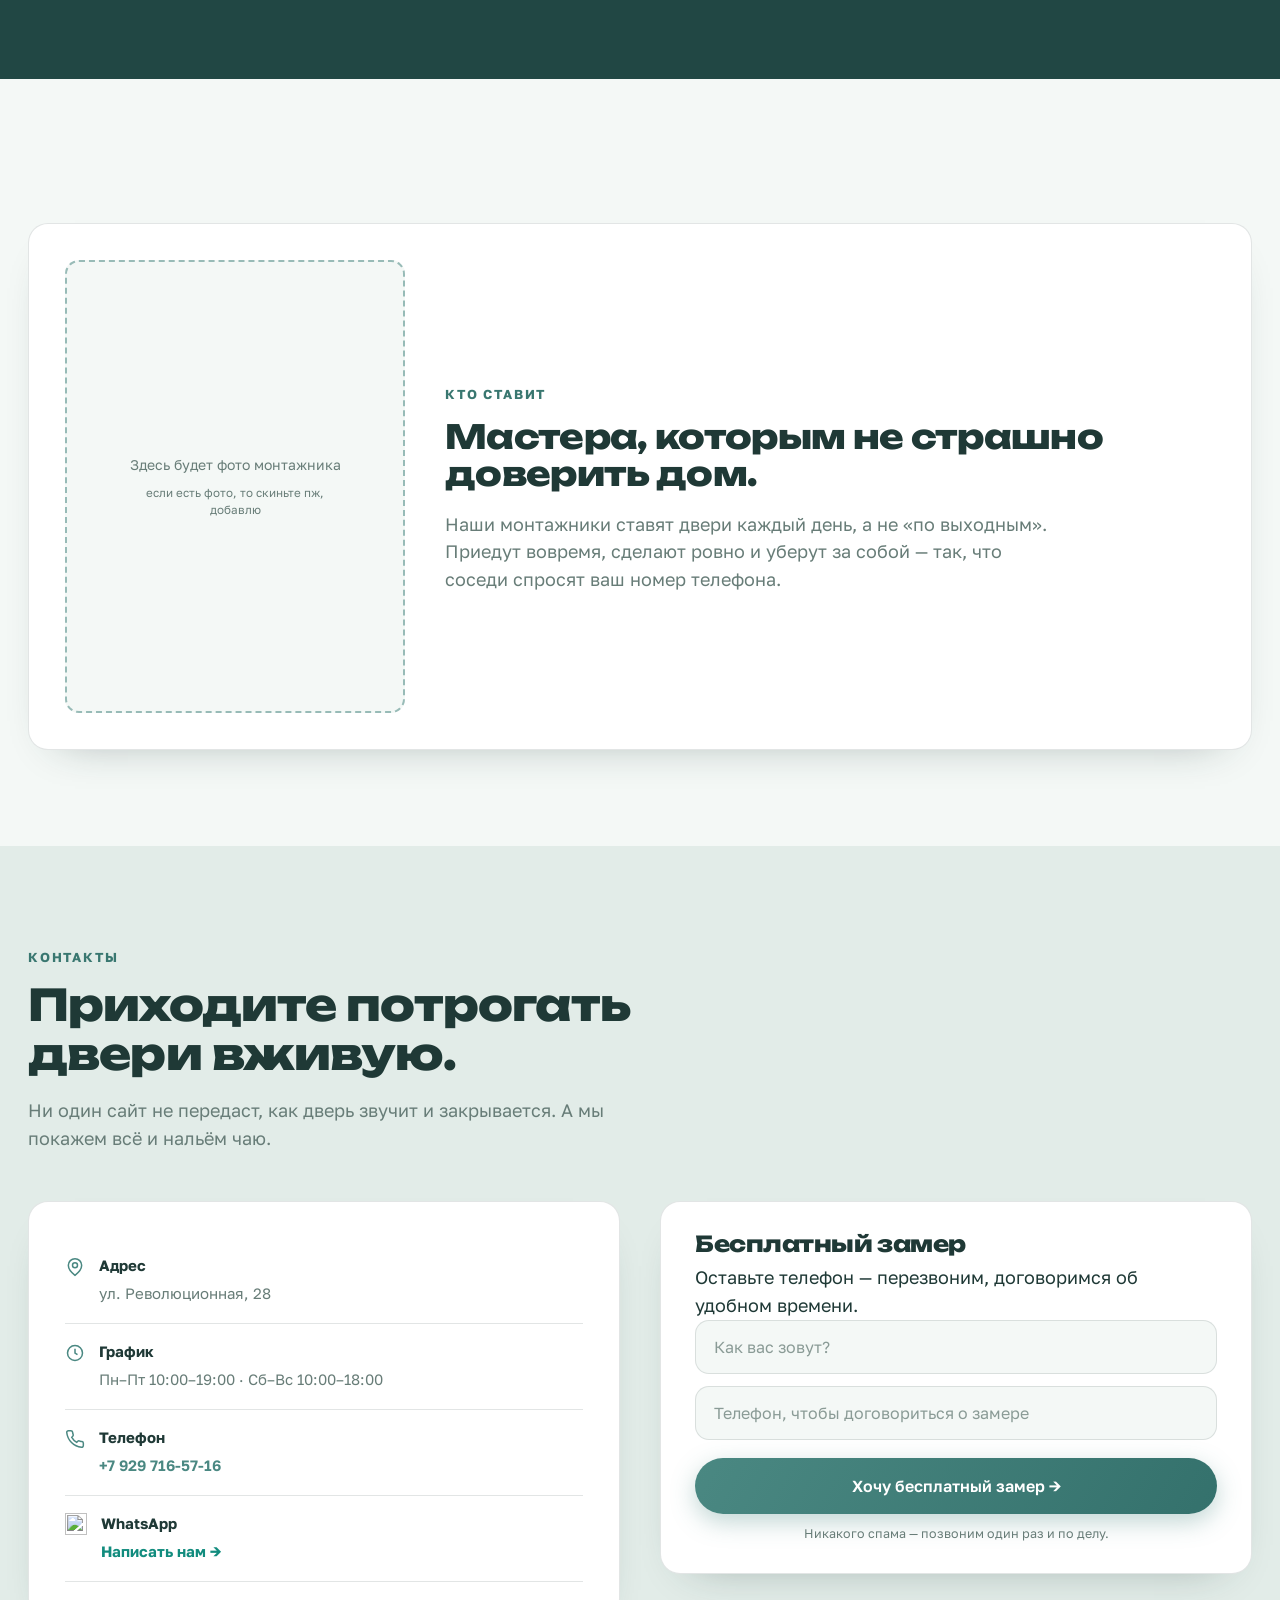
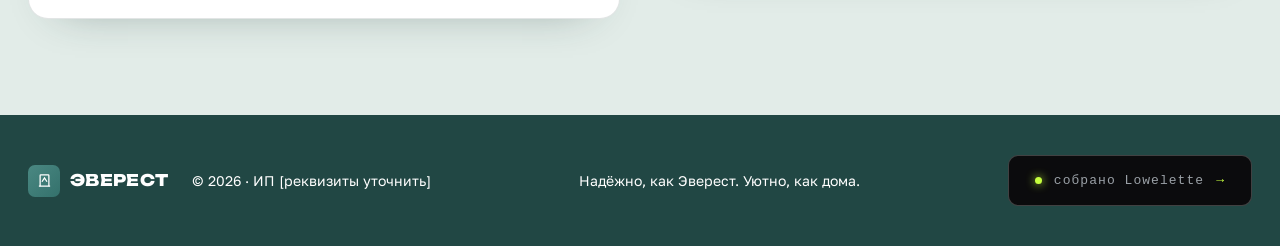
==== commit 85aa5597: "fix 2.4" ====
--- a/index.html
+++ b/index.html
@@ -7,12 +7,12 @@
 <meta content="no-cache, no-store, must-revalidate" http-equiv="Cache-Control"/>
 <meta content="no-cache" http-equiv="Pragma"/>
 <meta content="0" http-equiv="Expires"/>
-<meta content="2026-09-07-v6.4" name="site-version"/>
+<meta content="2026-09-08-v6.9" name="site-version"/>
 <title>Двери «Эверест» — надёжно, как Эверест. Уютно, как дома</title>
 <link href="https://fonts.googleapis.com" rel="preconnect"/>
 <link crossorigin="" href="https://fonts.gstatic.com" rel="preconnect"/>
 <link href="https://fonts.googleapis.com/css2?family=Unbounded:wght@400;600;800&amp;family=Golos+Text:wght@400;500;600;700&amp;display=swap" rel="stylesheet"/>
-<link href="css/styles.css?v=20260907-v64" rel="stylesheet"/>
+<link href="css/styles.css?v=20260908-v69" rel="stylesheet"/>
 <link href="css/fixed-theme.css?v=20260831-v55" rel="stylesheet"/><script defer="True" src="js/cms-site.js?v=20260831-content-v4"></script></head>
 <body>
 <!-- ШАПКА -->
--- a/css/styles.css
+++ b/css/styles.css
@@ -340,3 +340,44 @@
 .hero .badge[data-promo-block]{display:inline-flex;align-items:center}
 .hero .badge[data-promo-block][hidden]{display:none!important}
 .btn-max .messenger-icon{background:#fff;border-radius:6px;padding:2px;box-sizing:border-box}
+
+/* ===== Everest v6.7 — calmer MAX outline ===== */
+.btn-max{
+  background:rgba(71,26,255,.035)!important;
+  border:2px solid rgba(71,26,255,.72)!important;
+  color:#3f2bd6!important;
+  box-shadow:none!important;
+}
+.btn-max:hover{
+  background:rgba(71,26,255,.085)!important;
+  border-color:#471AFF!important;
+  color:#351fc4!important;
+  box-shadow:0 9px 24px -20px rgba(71,26,255,.7)!important;
+}
+.catalog-hero .btn-max,.hero .btn-max,.dark .btn-max{
+  background:rgba(71,26,255,.075)!important;
+  border-color:#7c6cff!important;
+  color:#fff!important;
+}
+.catalog-hero .btn-max:hover,.hero .btn-max:hover,.dark .btn-max:hover{
+  background:rgba(71,26,255,.15)!important;
+  border-color:#9588ff!important;
+  color:#fff!important;
+}
+
+/* ===== Everest v6.9 — WhatsApp: brand-green disc with white mark ===== */
+.wa-float{
+  background:#25D366!important;
+  border:1px solid #25D366!important;
+  color:#fff!important;
+  box-shadow:0 10px 28px rgba(37,211,102,.34)!important;
+}
+.wa-float:hover{
+  background:#20bd5a!important;
+  border-color:#20bd5a!important;
+}
+.wa-float .wa-official-icon{
+  width:34px!important;
+  height:34px!important;
+  filter:brightness(0) invert(1);
+}
